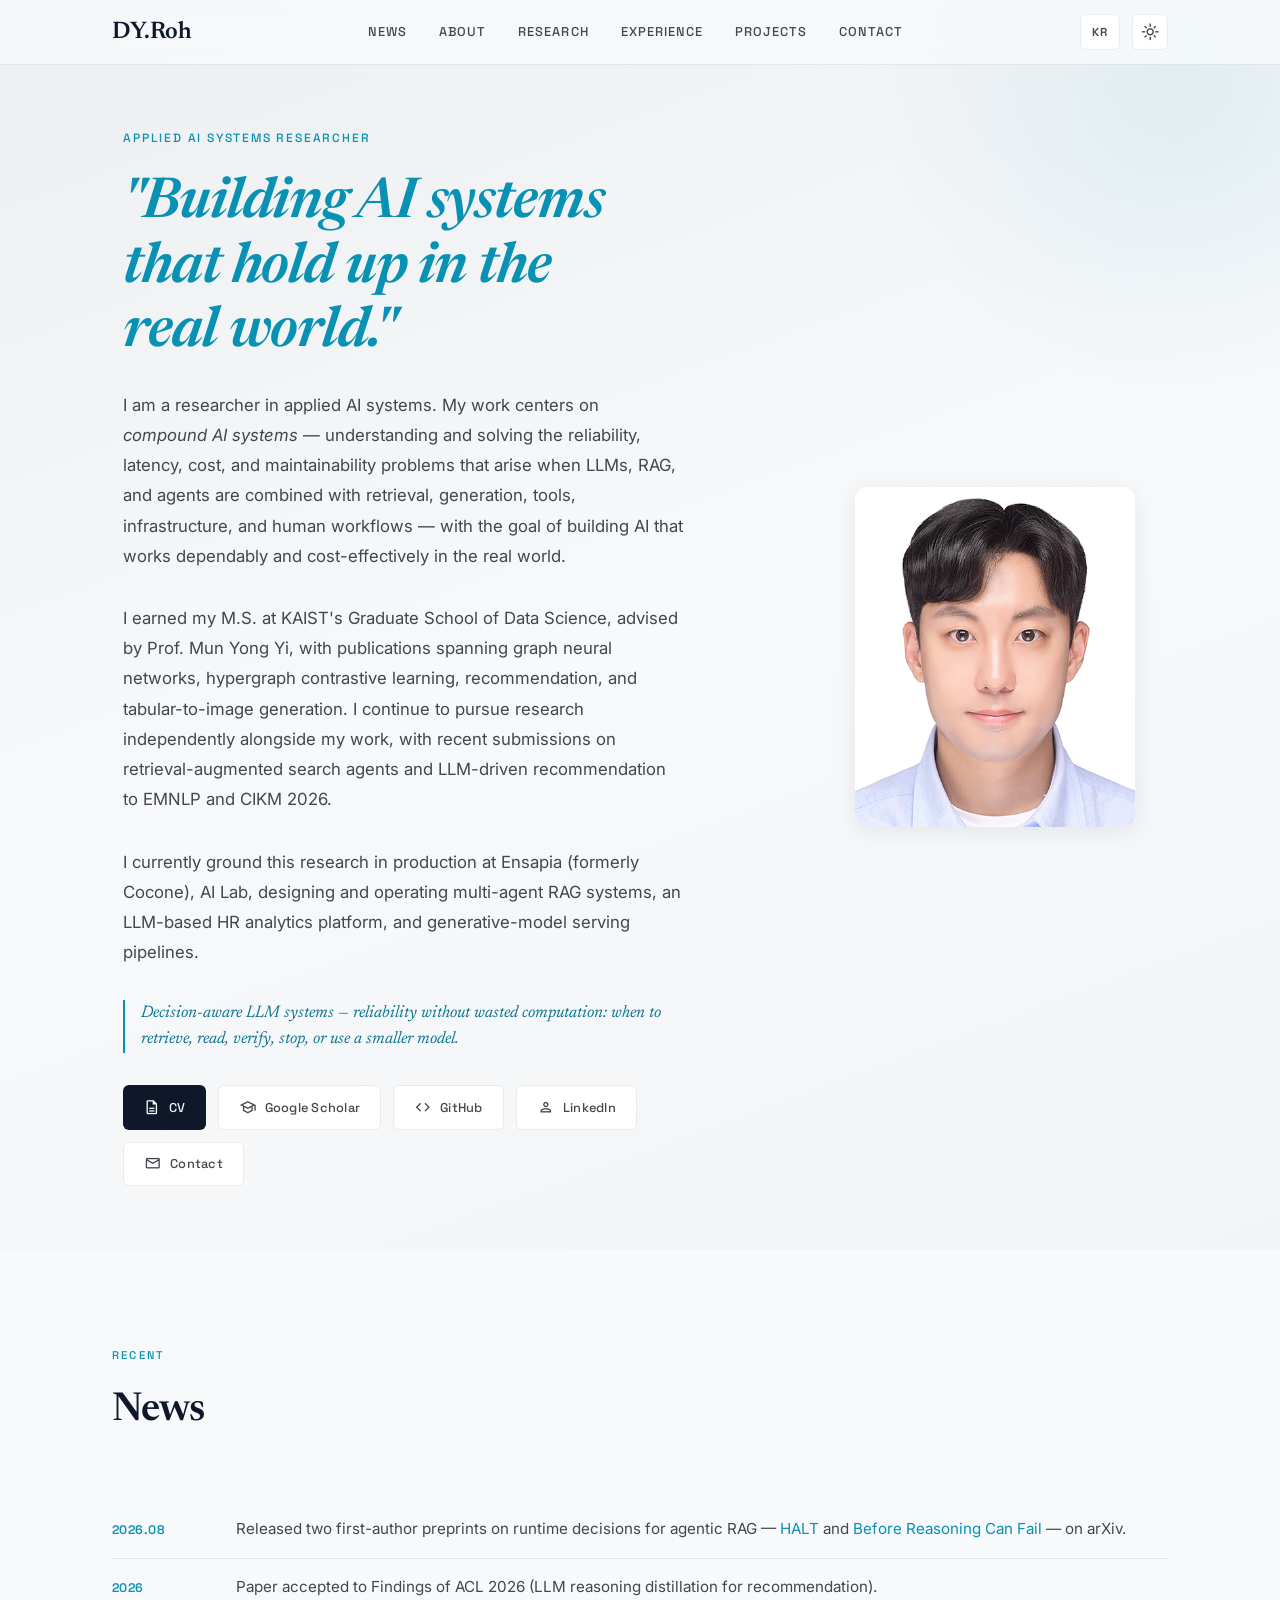
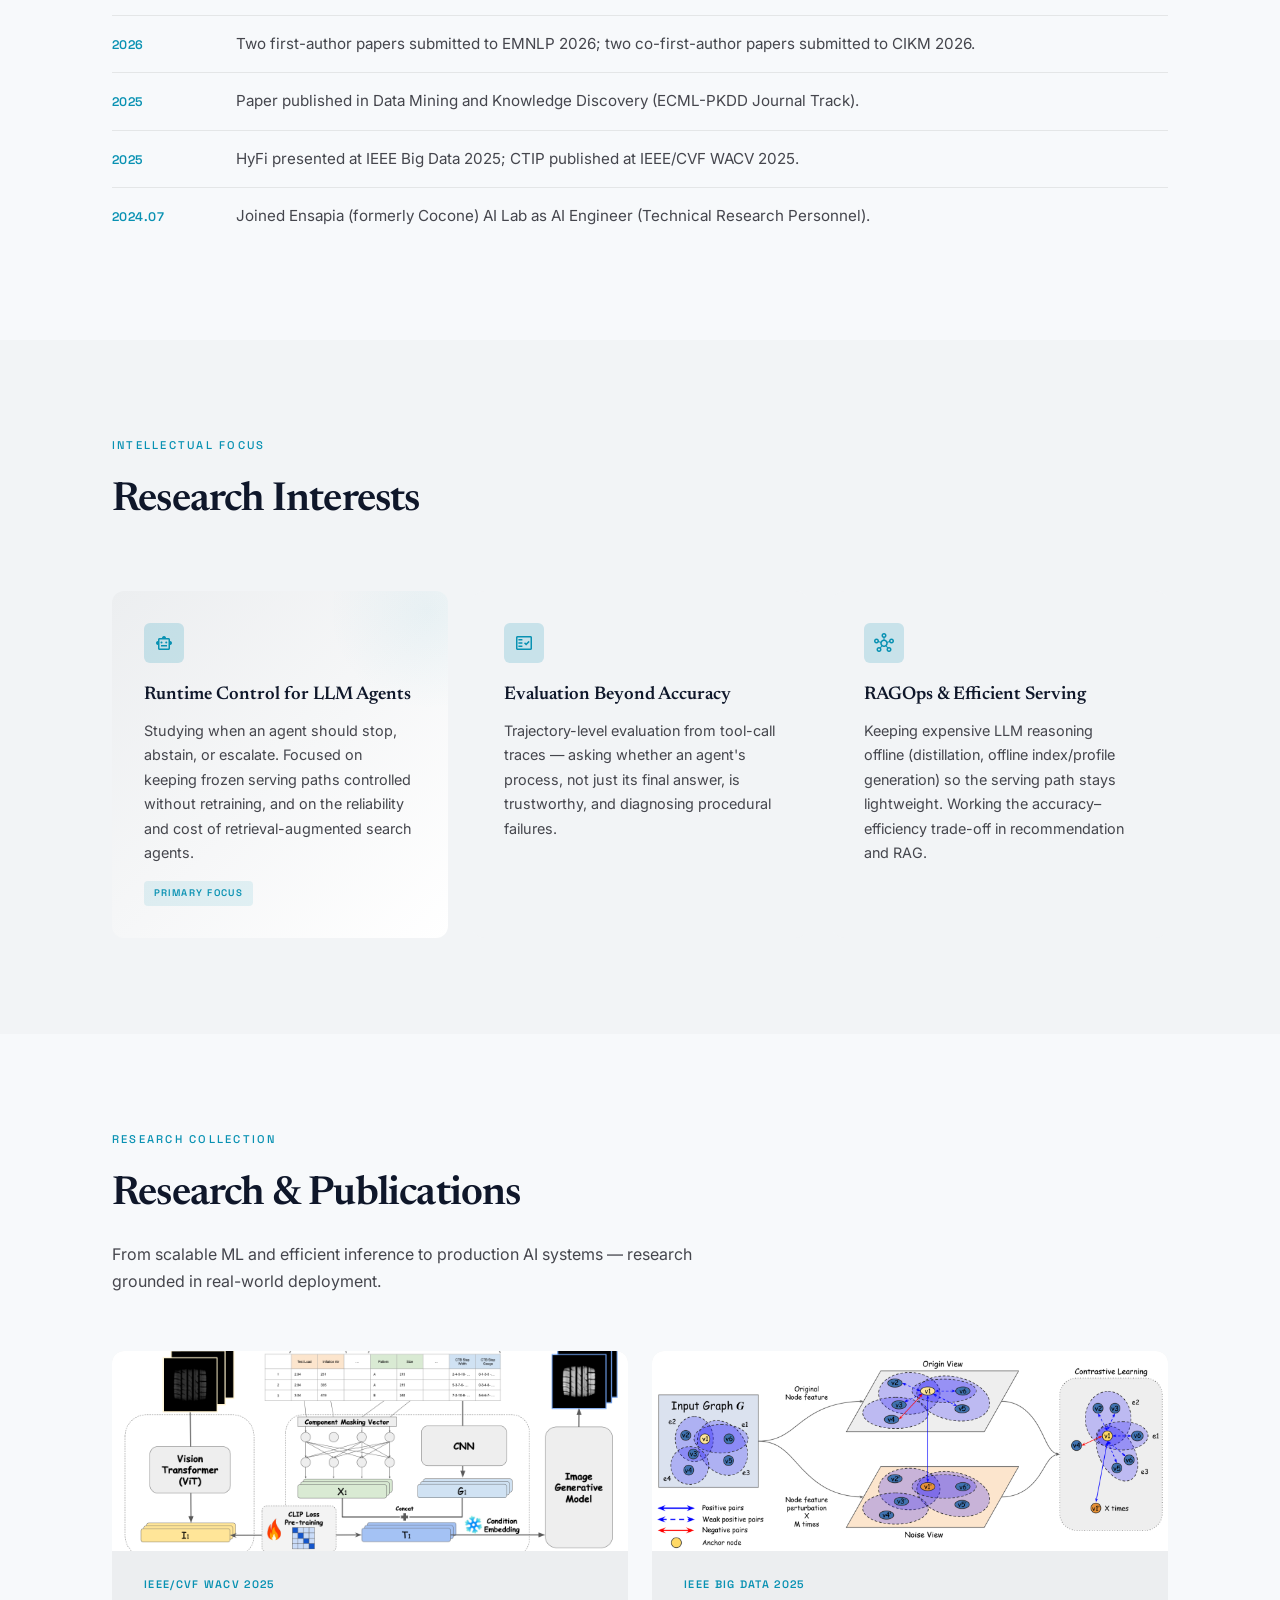
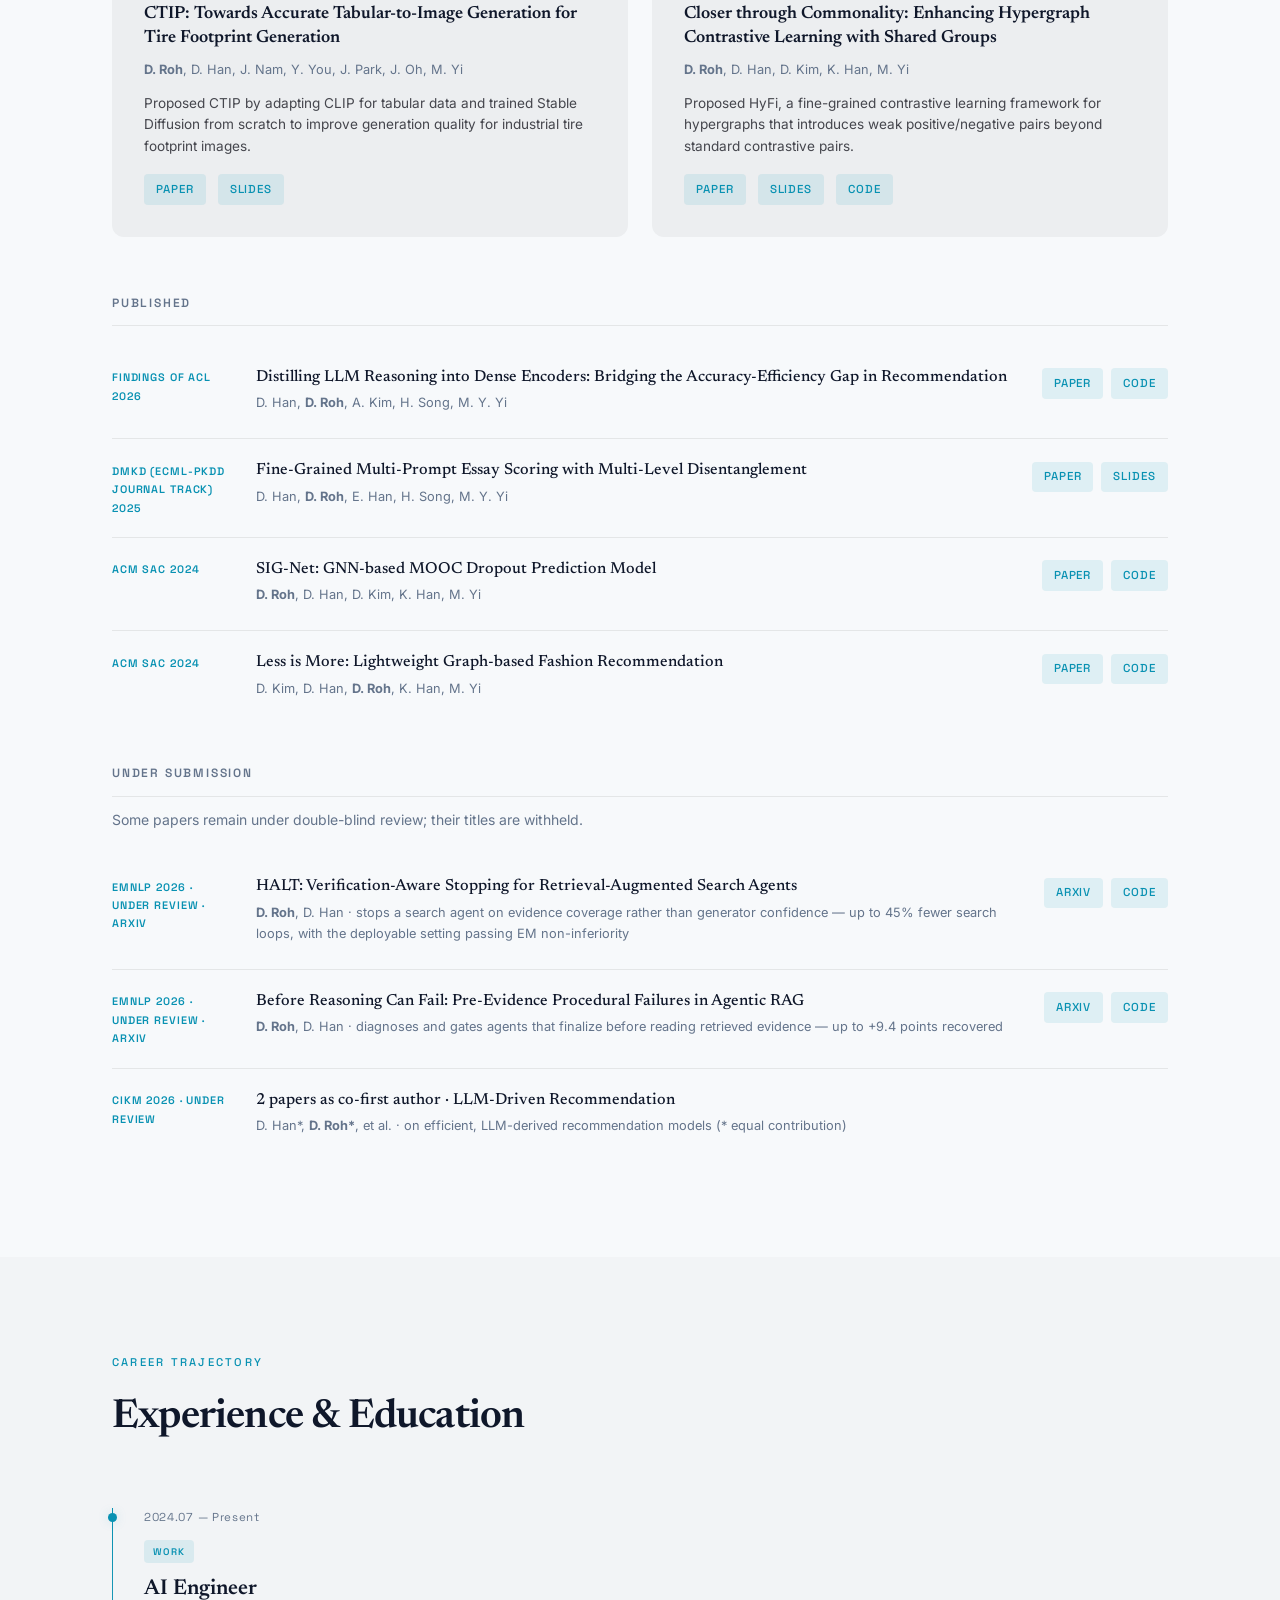
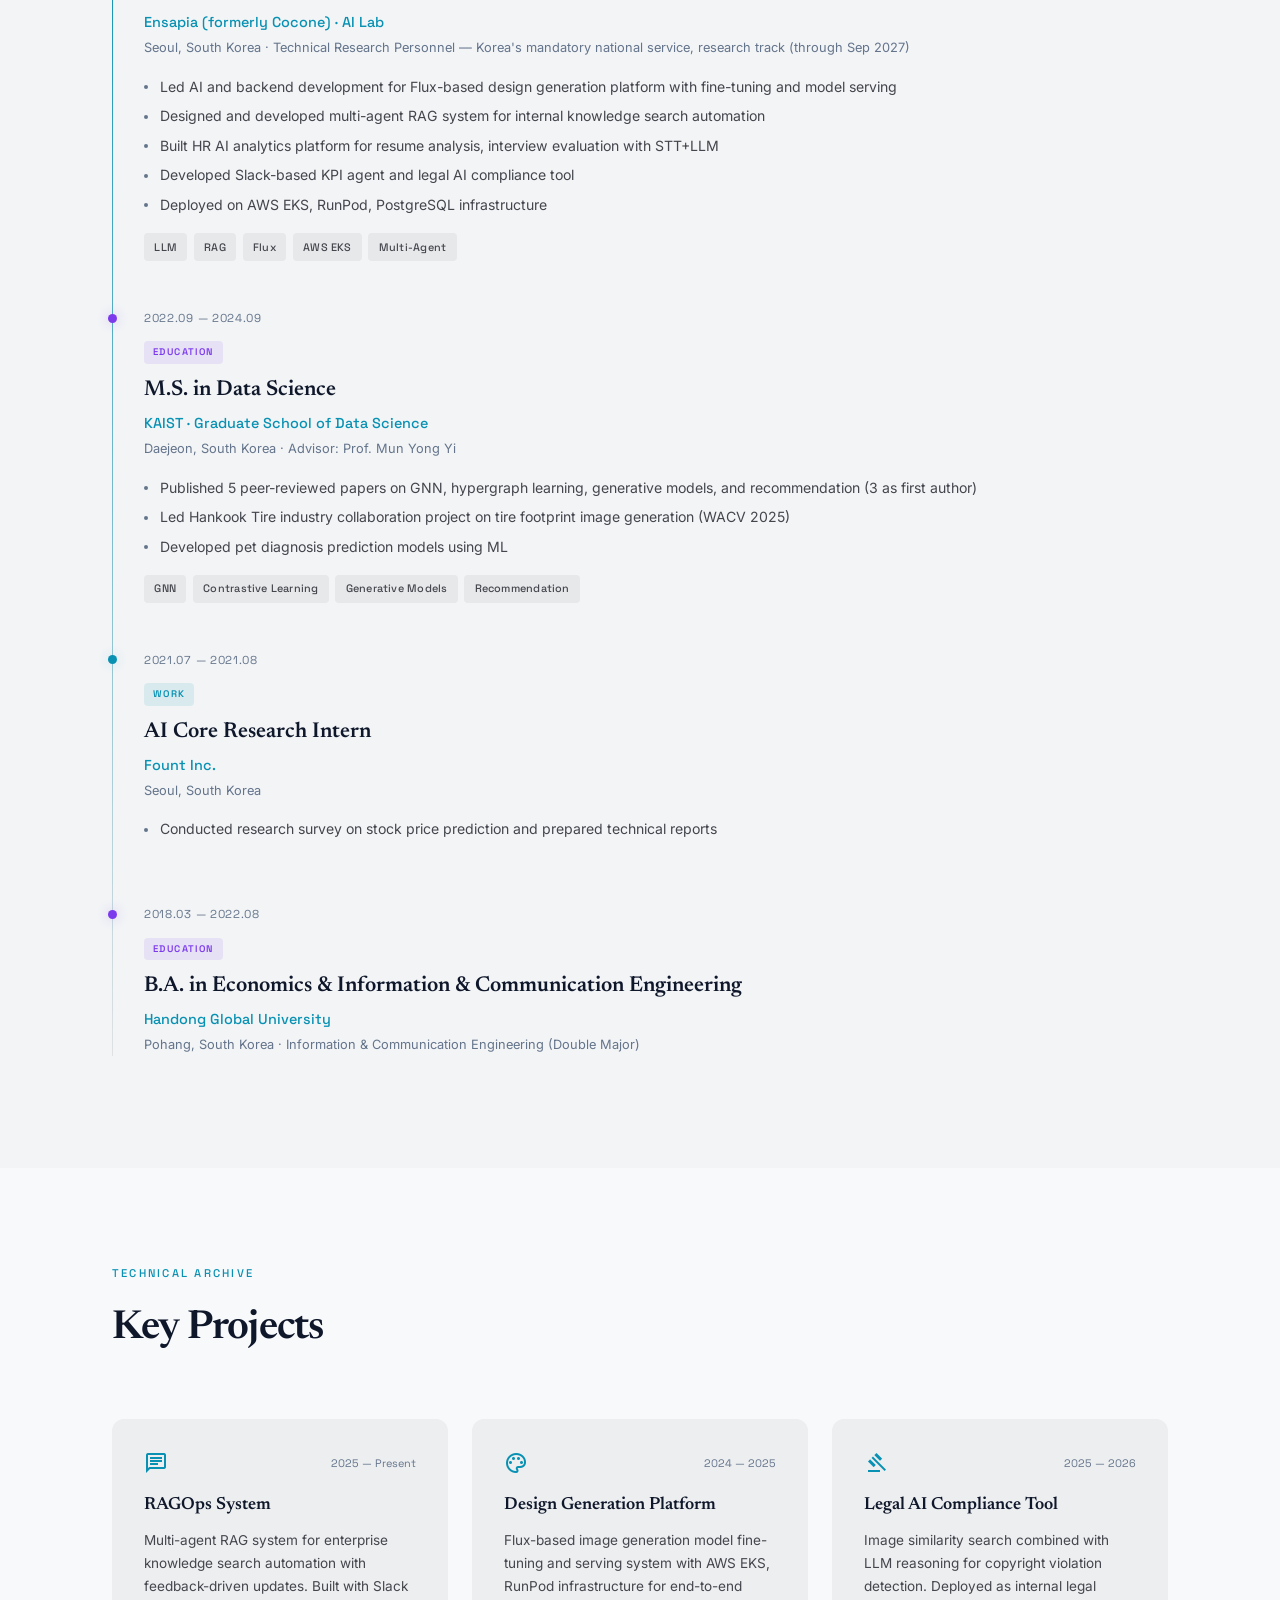
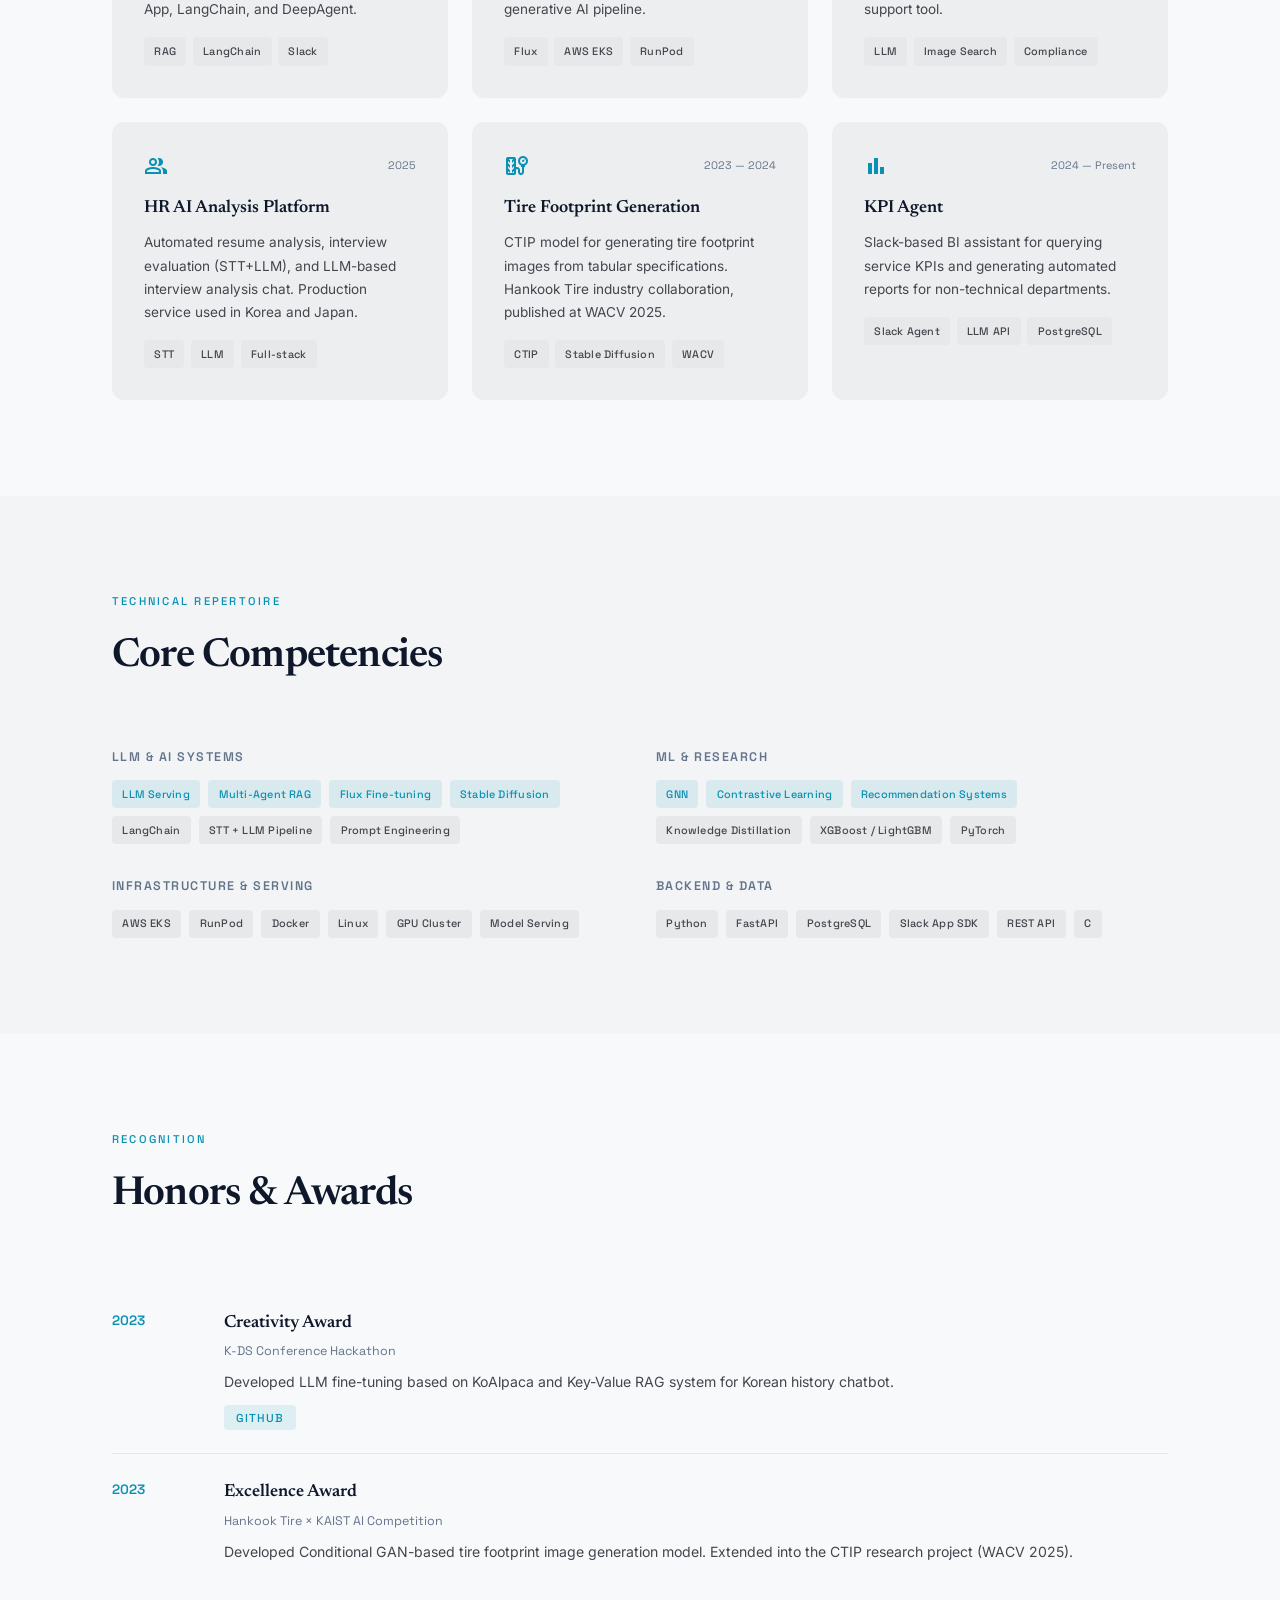
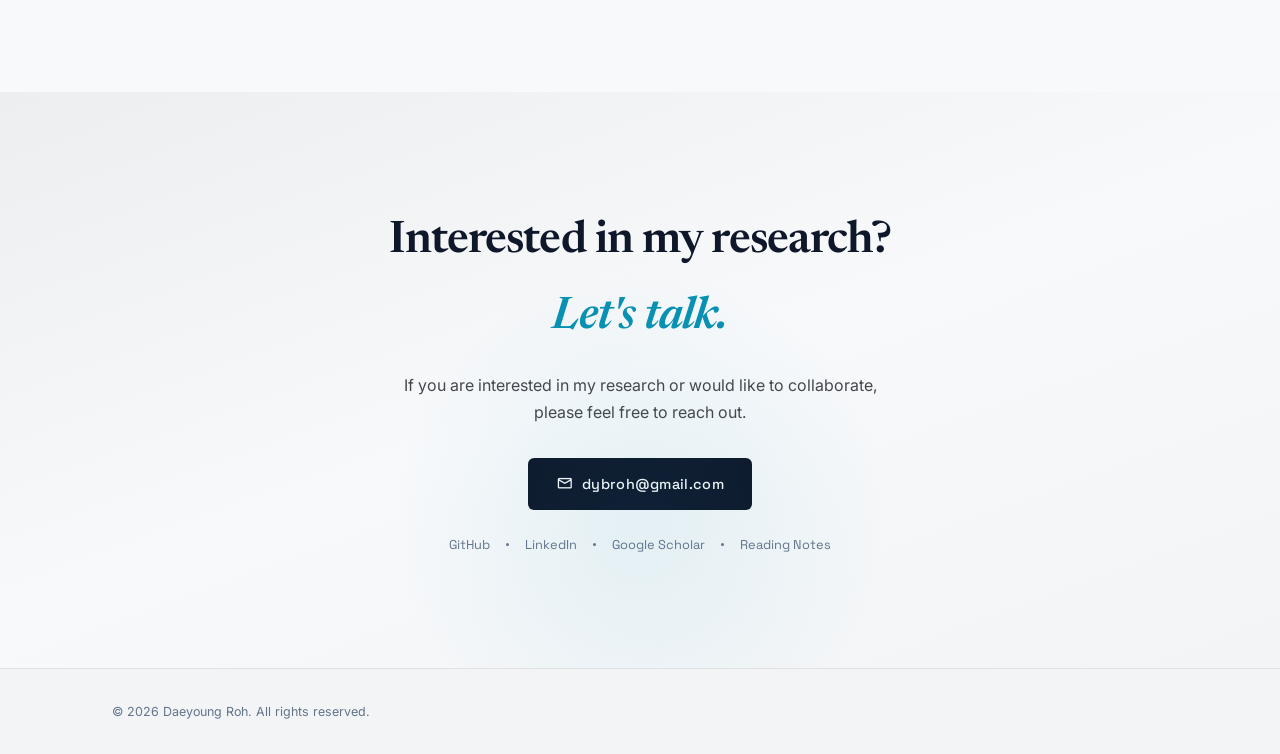
==== index.html @ 276435cd "fix: HALT numbers aligned to arXiv v2 (deployable vs diagnostic split) + READ-GATE code link" ====
<!DOCTYPE html>
<html lang="en" data-lang="en">
<head>
  <meta charset="UTF-8">
  <meta name="viewport" content="width=device-width, initial-scale=1.0">
  <title>Daeyoung Roh | Applied AI Systems Researcher</title>
  <meta name="description" content="Daeyoung Roh — Applied AI Systems Researcher. Compound AI systems, LLM agents, RAG, efficient recommendation, and AI system evaluation, grounded in production.">
  <link rel="canonical" href="https://noverse0.github.io/">

  <!-- Favicon -->
  <link rel="icon" href="favicon.svg" type="image/svg+xml">

  <!-- Open Graph -->
  <meta property="og:title" content="Daeyoung Roh | Applied AI Systems Researcher">
  <meta property="og:description" content="Compound AI systems, LLM agents, RAG, efficient recommendation, and AI system evaluation, grounded in production.">
  <meta property="og:type" content="profile">
  <meta property="og:url" content="https://noverse0.github.io/">
  <meta property="og:image" content="https://noverse0.github.io/assets/images/profile.jpg">
  <meta name="twitter:card" content="summary">
  <meta name="twitter:title" content="Daeyoung Roh | Applied AI Systems Researcher">
  <meta name="twitter:description" content="Compound AI systems, LLM agents, RAG, efficient recommendation, and AI system evaluation, grounded in production.">
  <meta name="twitter:image" content="https://noverse0.github.io/assets/images/profile.jpg">

  <link rel="preconnect" href="https://fonts.googleapis.com">
  <link rel="preconnect" href="https://fonts.gstatic.com" crossorigin>
  <link href="https://fonts.googleapis.com/css2?family=Newsreader:ital,opsz,wght@0,6..72,400;0,6..72,500;0,6..72,600;1,6..72,400;1,6..72,500;1,6..72,600&family=Inter:wght@400;500;600;700&family=Space+Grotesk:wght@400;500;600&family=Noto+Sans+KR:wght@400;500;700&display=swap" rel="stylesheet">
  <link href="https://fonts.googleapis.com/icon?family=Material+Symbols+Outlined" rel="stylesheet">
  <link rel="stylesheet" href="styles.css">

  <!-- JSON-LD Person schema -->
  <script type="application/ld+json">
  {
    "@context": "https://schema.org",
    "@type": "Person",
    "name": "Daeyoung Roh",
    "alternateName": "노대영",
    "url": "https://noverse0.github.io/",
    "image": "https://noverse0.github.io/assets/images/profile.jpg",
    "email": "mailto:dybroh@gmail.com",
    "jobTitle": "AI Engineer",
    "affiliation": {
      "@type": "Organization",
      "name": "Ensapia (formerly Cocone)"
    },
    "alumniOf": [
      {
        "@type": "CollegeOrUniversity",
        "name": "KAIST"
      },
      {
        "@type": "CollegeOrUniversity",
        "name": "Handong Global University"
      }
    ],
    "sameAs": [
      "https://github.com/Noverse0",
      "https://www.linkedin.com/in/rohdy",
      "https://scholar.google.com/citations?user=ma53skIAAAAJ"
    ]
  }
  </script>
</head>
<body>

  <!-- Navigation -->
  <nav class="nav" id="nav">
    <div class="nav-inner">
      <a href="#hero" class="nav-logo">DY.Roh</a>
      <div class="nav-links">
        <a href="#news"><span class="kr">소식</span><span class="en">News</span></a>
        <a href="#focus"><span class="kr">소개</span><span class="en">About</span></a>
        <a href="#research"><span class="kr">연구</span><span class="en">Research</span></a>
        <a href="#experience"><span class="kr">경력 및 학력</span><span class="en">Experience</span></a>
        <a href="#projects"><span class="kr">프로젝트</span><span class="en">Projects</span></a>
        <a href="#contact"><span class="kr">연락처</span><span class="en">Contact</span></a>
      </div>
      <div class="nav-right">
        <button class="lang-toggle" id="langToggle" aria-label="Toggle language">
          <span class="lang-label-kr">EN</span>
          <span class="lang-label-en">KR</span>
        </button>
        <button class="theme-toggle" id="themeToggle" aria-label="Toggle theme">
          <span class="material-symbols-outlined theme-icon-dark">dark_mode</span>
          <span class="material-symbols-outlined theme-icon-light">light_mode</span>
        </button>
        <button class="nav-toggle" id="navToggle" aria-label="Toggle menu">
          <span></span><span></span><span></span>
        </button>
      </div>
    </div>
    <div class="nav-mobile" id="navMobile">
      <a href="#news"><span class="kr">소식</span><span class="en">News</span></a>
      <a href="#focus"><span class="kr">소개</span><span class="en">About</span></a>
      <a href="#research"><span class="kr">연구</span><span class="en">Research</span></a>
      <a href="#experience"><span class="kr">경력 및 학력</span><span class="en">Experience</span></a>
      <a href="#projects"><span class="kr">프로젝트</span><span class="en">Projects</span></a>
      <a href="#contact"><span class="kr">연락처</span><span class="en">Contact</span></a>
    </div>
  </nav>

  <!-- Hero Section -->
  <section class="hero" id="hero">
    <div class="hero-inner">
      <div class="hero-content">
        <p class="hero-label">APPLIED AI SYSTEMS RESEARCHER</p>
        <h1 class="hero-title">
          <em>"Building AI systems<br>that hold up in the<br>real world."</em>
        </h1>
        <p class="hero-description">
          <span class="kr">
            저는 응용 AI 시스템을 연구합니다. LLM·RAG·에이전트가 검색, 생성, 도구, 인프라, 그리고 사람의 워크플로와 결합될 때 발생하는 신뢰성·지연·비용·유지보수 문제를 다루는 <em>compound AI systems</em>가 핵심 주제이며, 궁극적으로 실제 서비스 환경에서 신뢰 가능하고 비용 효율적으로 작동하는 시스템을 만드는 것을 목표로 합니다.
          </span>
          <span class="en">
            I am a researcher in applied AI systems. My work centers on <em>compound AI systems</em> — understanding and solving the reliability, latency, cost, and maintainability problems that arise when LLMs, RAG, and agents are combined with retrieval, generation, tools, infrastructure, and human workflows — with the goal of building AI that works dependably and cost-effectively in the real world.
          </span>
        </p>
        <p class="hero-description">
          <span class="kr">
            KAIST 데이터사이언스대학원에서 이문용 교수님 지도 아래 석사 학위를 취득했으며, 그래프 신경망·하이퍼그래프 대조 학습·추천 시스템·테이블-이미지 생성에 걸쳐 논문을 발표했습니다. 재직 중에도 독립적으로 연구를 지속하여, 최근 retrieval-augmented search agent와 LLM 기반 추천 연구를 EMNLP·CIKM 2026에 투고했습니다.
          </span>
          <span class="en">
            I earned my M.S. at KAIST's Graduate School of Data Science, advised by Prof. Mun Yong Yi, with publications spanning graph neural networks, hypergraph contrastive learning, recommendation, and tabular-to-image generation. I continue to pursue research independently alongside my work, with recent submissions on retrieval-augmented search agents and LLM-driven recommendation to EMNLP and CIKM 2026.
          </span>
        </p>
        <p class="hero-description">
          <span class="kr">
            현재 Ensapia (formerly Cocone) AI Lab에서 이 연구를 프로덕션으로 검증하고 있습니다 — 멀티 에이전트 RAG 시스템, LLM 기반 HR 분석 플랫폼, 생성 모델 서빙 파이프라인을 설계·운영합니다.
          </span>
          <span class="en">
            I currently ground this research in production at Ensapia (formerly Cocone), AI Lab, designing and operating multi-agent RAG systems, an LLM-based HR analytics platform, and generative-model serving pipelines.
          </span>
        </p>
        <p class="hero-signature">
          <span class="kr">Decision-aware LLM 시스템 — 낭비 없는 연산으로 지키는 신뢰: 언제 검색하고, 읽고, 검증하고, 멈추고, 언제 더 작은 모델을 쓸지.</span>
          <span class="en">Decision-aware LLM systems — reliability without wasted computation: when to retrieve, read, verify, stop, or use a smaller model.</span>
        </p>
        <div class="hero-actions">
          <a href="assets/papers/Daeyoung_Roh_CV.pdf" class="btn btn-primary" target="_blank" rel="noopener">
            <span class="material-symbols-outlined">description</span> CV
          </a>
          <a href="https://scholar.google.com/citations?user=ma53skIAAAAJ" class="btn btn-secondary" target="_blank" rel="noopener">
            <span class="material-symbols-outlined">school</span> Google Scholar
          </a>
          <a href="https://github.com/Noverse0" class="btn btn-secondary" target="_blank" rel="noopener">
            <span class="material-symbols-outlined">code</span> GitHub
          </a>
          <a href="https://www.linkedin.com/in/rohdy" class="btn btn-secondary" target="_blank" rel="noopener">
            <span class="material-symbols-outlined">person</span> LinkedIn
          </a>
          <a href="#contact" class="btn btn-secondary">
            <span class="material-symbols-outlined">mail</span> Contact
          </a>
        </div>
      </div>
      <div class="hero-photo">
        <img src="assets/images/profile.jpg" alt="Daeyoung Roh" class="profile-img" width="413" height="531">
      </div>
    </div>
  </section>

  <!-- News -->
  <section class="section" id="news">
    <div class="container">
      <div class="section-header">
        <p class="section-label">RECENT</p>
        <h2 class="section-title"><span class="kr">소식</span><span class="en">News</span></h2>
      </div>
      <ul class="news-list">
        <li class="news-item">
          <span class="news-date">2026.08</span>
          <span class="news-body"><span class="kr">Agentic RAG의 런타임 결정에 관한 제1저자 논문 2편(HALT · Before Reasoning Can Fail)을 arXiv에 공개했습니다.</span><span class="en">Released two first-author preprints on runtime decisions for agentic RAG — <a href="https://arxiv.org/abs/2608.02009" target="_blank" rel="noopener">HALT</a> and <a href="https://arxiv.org/abs/2608.02011" target="_blank" rel="noopener">Before Reasoning Can Fail</a> — on arXiv.</span></span>
        </li>
        <li class="news-item">
          <span class="news-date">2026</span>
          <span class="news-body"><span class="kr">추천을 위한 LLM 추론 distillation 논문이 Findings of ACL 2026에 채택되었습니다.</span><span class="en">Paper accepted to Findings of ACL 2026 (LLM reasoning distillation for recommendation).</span></span>
        </li>
        <li class="news-item">
          <span class="news-date">2026</span>
          <span class="news-body"><span class="kr">제1저자 2편을 EMNLP 2026에, 공동제1저자 2편을 CIKM 2026에 투고했습니다.</span><span class="en">Two first-author papers submitted to EMNLP 2026; two co-first-author papers submitted to CIKM 2026.</span></span>
        </li>
        <li class="news-item">
          <span class="news-date">2025</span>
          <span class="news-body"><span class="kr">Data Mining and Knowledge Discovery (ECML-PKDD Journal Track)에 논문이 게재되었습니다.</span><span class="en">Paper published in Data Mining and Knowledge Discovery (ECML-PKDD Journal Track).</span></span>
        </li>
        <li class="news-item">
          <span class="news-date">2025</span>
          <span class="news-body"><span class="kr">HyFi를 IEEE Big Data 2025에서 발표했고, CTIP가 IEEE/CVF WACV 2025에 게재되었습니다.</span><span class="en">HyFi presented at IEEE Big Data 2025; CTIP published at IEEE/CVF WACV 2025.</span></span>
        </li>
        <li class="news-item">
          <span class="news-date">2024.07</span>
          <span class="news-body"><span class="kr">Ensapia (formerly Cocone) AI Lab에 AI Engineer(전문연구요원)로 합류했습니다.</span><span class="en">Joined Ensapia (formerly Cocone) AI Lab as AI Engineer (Technical Research Personnel).</span></span>
        </li>
      </ul>
    </div>
  </section>

  <!-- Intellectual Focus -->
  <section class="section section-alt" id="focus">
    <div class="container">
      <div class="section-header">
        <p class="section-label">INTELLECTUAL FOCUS</p>
        <h2 class="section-title"><span class="kr">연구 관심사</span><span class="en">Research Interests</span></h2>
      </div>
      <div class="focus-grid focus-grid-3">
        <div class="focus-card focus-card-featured">
          <div class="focus-icon">
            <span class="material-symbols-outlined">smart_toy</span>
          </div>
          <h3>Runtime Control for LLM Agents</h3>
          <p>
            <span class="kr">에이전트가 언제 멈추고, 언제 답을 보류하고, 언제 사람에게 넘겨야 하는지를 연구합니다. 재학습 없이 고정된(frozen) 서빙 경로를 제어 가능하게 유지하고, retrieval-augmented search agent의 신뢰성과 비용을 함께 다루는 시스템 설계에 집중합니다.</span>
            <span class="en">Studying when an agent should stop, abstain, or escalate. Focused on keeping frozen serving paths controlled without retraining, and on the reliability and cost of retrieval-augmented search agents.</span>
          </p>
          <div class="focus-tag">PRIMARY FOCUS</div>
        </div>
        <div class="focus-card">
          <div class="focus-icon">
            <span class="material-symbols-outlined">fact_check</span>
          </div>
          <h3>Evaluation Beyond Accuracy</h3>
          <p>
            <span class="kr">최종 답만이 아니라 에이전트의 과정(process)이 신뢰할 만한지를 평가합니다. tool-call trace 기반의 trajectory-level 평가로 절차적 실패를 진단하는 방법을 탐구합니다.</span>
            <span class="en">Trajectory-level evaluation from tool-call traces — asking whether an agent's process, not just its final answer, is trustworthy, and diagnosing procedural failures.</span>
          </p>
        </div>
        <div class="focus-card">
          <div class="focus-icon">
            <span class="material-symbols-outlined">hub</span>
          </div>
          <h3>RAGOps & Efficient Serving</h3>
          <p>
            <span class="kr">비싼 LLM 추론을 오프라인에 두어(distillation, 오프라인 인덱스·프로파일 생성) 서빙 경로를 경량하게 유지합니다. 추천과 RAG에서의 정확도-효율 trade-off를 다룹니다.</span>
            <span class="en">Keeping expensive LLM reasoning offline (distillation, offline index/profile generation) so the serving path stays lightweight. Working the accuracy–efficiency trade-off in recommendation and RAG.</span>
          </p>
        </div>
      </div>
    </div>
  </section>

  <!-- Research & Publications -->
  <section class="section" id="research">
    <div class="container">
      <div class="section-header">
        <p class="section-label">RESEARCH COLLECTION</p>
        <h2 class="section-title"><span class="kr">연구 및 논문</span><span class="en">Research &amp; Publications</span></h2>
        <p class="section-subtitle">
          <span class="kr">확장 가능한 ML과 효율적인 추론에서 프로덕션 AI 시스템까지 — 실제 배포에 기반한 연구.</span>
          <span class="en">From scalable ML and efficient inference to production AI systems — research grounded in real-world deployment.</span>
        </p>
      </div>

      <!-- Featured Publications -->
      <div class="pub-featured-grid">
        <div class="pub-card pub-card-featured">
          <div class="pub-image">
            <img src="assets/images/ctip-framework.png" alt="CTIP framework diagram: tabular-to-image generation pipeline" loading="lazy" width="1352" height="676">
          </div>
          <div class="pub-content">
            <div class="pub-venue">IEEE/CVF WACV 2025</div>
            <h3 class="pub-title">CTIP: Towards Accurate Tabular-to-Image Generation for Tire Footprint Generation</h3>
            <p class="pub-authors"><strong>D. Roh</strong>, D. Han, J. Nam, Y. You, J. Park, J. Oh, M. Yi</p>
            <p class="pub-desc">
              <span class="kr">CLIP을 테이블 데이터에 적용한 CTIP를 제안하고, Stable Diffusion을 처음부터 학습하여 산업용 타이어 풋프린트 이미지의 생성 품질을 향상시켰습니다.</span>
              <span class="en">Proposed CTIP by adapting CLIP for tabular data and trained Stable Diffusion from scratch to improve generation quality for industrial tire footprint images.</span>
            </p>
            <div class="pub-links">
              <a href="assets/papers/ctip-paper.pdf" class="pub-link" target="_blank" rel="noopener">Paper</a>
              <a href="assets/slides/ctip-presentation.pdf" class="pub-link" target="_blank" rel="noopener">Slides</a>
            </div>
          </div>
        </div>

        <div class="pub-card pub-card-featured">
          <div class="pub-image">
            <img src="assets/images/hyfi-framework.png" alt="HyFi framework diagram: hypergraph contrastive learning with shared groups" loading="lazy" width="1600" height="645">
          </div>
          <div class="pub-content">
            <div class="pub-venue">IEEE Big Data 2025</div>
            <h3 class="pub-title">Closer through Commonality: Enhancing Hypergraph Contrastive Learning with Shared Groups</h3>
            <p class="pub-authors"><strong>D. Roh</strong>, D. Han, D. Kim, K. Han, M. Yi</p>
            <p class="pub-desc">
              <span class="kr">하이퍼그래프를 위한 세밀한 대조 학습 프레임워크 HyFi를 제안하여, 기존 대조 쌍을 넘어서는 약한 양성/음성 쌍을 도입했습니다.</span>
              <span class="en">Proposed HyFi, a fine-grained contrastive learning framework for hypergraphs that introduces weak positive/negative pairs beyond standard contrastive pairs.</span>
            </p>
            <div class="pub-links">
              <a href="assets/papers/hyfi-paper.pdf" class="pub-link" target="_blank" rel="noopener">Paper</a>
              <a href="assets/slides/hyfi-presentation.pdf" class="pub-link" target="_blank" rel="noopener">Slides</a>
              <a href="https://github.com/Noverse0/HyFi" class="pub-link" target="_blank" rel="noopener">Code</a>
            </div>
          </div>
        </div>
      </div>

      <!-- Published -->
      <div class="pub-section-sub">
        <h3 class="pub-section-title">Published</h3>
        <div class="pub-list">
          <div class="pub-item">
            <div class="pub-item-venue">Findings of ACL 2026</div>
            <div class="pub-item-body">
              <h4>Distilling LLM Reasoning into Dense Encoders: Bridging the Accuracy-Efficiency Gap in Recommendation</h4>
              <p class="pub-authors">D. Han, <strong>D. Roh</strong>, A. Kim, H. Song, M. Y. Yi</p>
            </div>
            <div class="pub-item-links">
              <a href="assets/papers/r2end-paper.pdf" class="pub-link" target="_blank" rel="noopener">Paper</a>
              <a href="https://github.com/venzino-han/R2END" class="pub-link" target="_blank" rel="noopener">Code</a>
            </div>
          </div>

          <div class="pub-item">
            <div class="pub-item-venue">DMKD (ECML-PKDD Journal Track) 2025</div>
            <div class="pub-item-body">
              <h4>Fine-Grained Multi-Prompt Essay Scoring with Multi-Level Disentanglement</h4>
              <p class="pub-authors">D. Han, <strong>D. Roh</strong>, E. Han, H. Song, M. Y. Yi</p>
            </div>
            <div class="pub-item-links">
              <a href="assets/papers/MLPAS-paper.pdf" class="pub-link" target="_blank" rel="noopener">Paper</a>
              <a href="assets/slides/mlpas-presentation.pdf" class="pub-link" target="_blank" rel="noopener">Slides</a>
            </div>
          </div>

          <div class="pub-item">
            <div class="pub-item-venue">ACM SAC 2024</div>
            <div class="pub-item-body">
              <h4>SIG-Net: GNN-based MOOC Dropout Prediction Model</h4>
              <p class="pub-authors"><strong>D. Roh</strong>, D. Han, D. Kim, K. Han, M. Yi</p>
            </div>
            <div class="pub-item-links">
              <a href="assets/papers/signet-paper.pdf" class="pub-link" target="_blank" rel="noopener">Paper</a>
              <a href="https://github.com/Noverse0/SIG-Net" class="pub-link" target="_blank" rel="noopener">Code</a>
            </div>
          </div>

          <div class="pub-item">
            <div class="pub-item-venue">ACM SAC 2024</div>
            <div class="pub-item-body">
              <h4>Less is More: Lightweight Graph-based Fashion Recommendation</h4>
              <p class="pub-authors">D. Kim, D. Han, <strong>D. Roh</strong>, K. Han, M. Yi</p>
            </div>
            <div class="pub-item-links">
              <a href="https://dl.acm.org/doi/pdf/10.1145/3605098.3636168" class="pub-link" target="_blank" rel="noopener">Paper</a>
              <a href="https://github.com/venzino-han/TGIF_SAC2024" class="pub-link" target="_blank" rel="noopener">Code</a>
            </div>
          </div>
        </div>
      </div>

      <!-- Under Submission -->
      <div class="pub-section-sub">
        <h3 class="pub-section-title">Under Submission</h3>
        <p class="pub-section-note"><span class="kr">일부 논문은 더블 블라인드 심사 중으로, 제목을 비공개합니다.</span><span class="en">Some papers remain under double-blind review; their titles are withheld.</span></p>
        <div class="pub-list">
          <div class="pub-item">
            <div class="pub-item-venue">EMNLP 2026 · Under Review · arXiv</div>
            <div class="pub-item-body">
              <h4>HALT: Verification-Aware Stopping for Retrieval-Augmented Search Agents</h4>
              <p class="pub-authors"><strong>D. Roh</strong>, D. Han<span class="kr"> · 검색 에이전트의 정지를 evidence coverage로 결정 — 최대 45% 검색 절감, 배포 설정은 EM 비열등 검증 통과</span><span class="en"> · stops a search agent on evidence coverage rather than generator confidence — up to 45% fewer search loops, with the deployable setting passing EM non-inferiority</span></p>
            </div>
            <div class="pub-item-links">
              <a href="https://arxiv.org/abs/2608.02009" class="pub-link" target="_blank" rel="noopener">arXiv</a>
              <a href="https://github.com/Noverse0/HALT" class="pub-link" target="_blank" rel="noopener">Code</a>
            </div>
          </div>

          <div class="pub-item">
            <div class="pub-item-venue">EMNLP 2026 · Under Review · arXiv</div>
            <div class="pub-item-body">
              <h4>Before Reasoning Can Fail: Pre-Evidence Procedural Failures in Agentic RAG</h4>
              <p class="pub-authors"><strong>D. Roh</strong>, D. Han<span class="kr"> · 에이전트가 검색한 증거를 읽기 전에 답을 확정하는 실패를 궤적 수준에서 진단·차단 — 최대 +9.4pt</span><span class="en"> · diagnoses and gates agents that finalize before reading retrieved evidence — up to +9.4 points recovered</span></p>
            </div>
            <div class="pub-item-links">
              <a href="https://arxiv.org/abs/2608.02011" class="pub-link" target="_blank" rel="noopener">arXiv</a>
              <a href="https://github.com/Noverse0/before-reasoning-fails" class="pub-link" target="_blank" rel="noopener">Code</a>
            </div>
          </div>

          <div class="pub-item">
            <div class="pub-item-venue">CIKM 2026 · Under Review</div>
            <div class="pub-item-body">
              <h4><span class="kr">공동제1저자 2편 · LLM 기반 추천 시스템</span><span class="en">2 papers as co-first author · LLM-Driven Recommendation</span></h4>
              <p class="pub-authors">D. Han*, <strong>D. Roh*</strong>, et al.<span class="kr"> · LLM을 활용한 경량·효율적 추천 모델에 관한 연구 (* 공동제1저자)</span><span class="en"> · on efficient, LLM-derived recommendation models (* equal contribution)</span></p>
            </div>
          </div>
        </div>
      </div>

    </div>
  </section>

  <!-- Experience & Education Section -->
  <section class="section section-alt" id="experience">
    <div class="container">
      <div class="section-header-split">
        <div>
          <p class="section-label">CAREER TRAJECTORY</p>
          <h2 class="section-title"><span class="kr">경력 및 학력</span><span class="en">Experience &amp; Education</span></h2>
        </div>
      </div>

      <div class="timeline">
        <div class="timeline-item">
          <div class="timeline-marker"></div>
          <div class="timeline-date">2024.07 — Present</div>
          <div class="timeline-content">
            <div class="timeline-badge">WORK</div>
            <div class="timeline-role">AI Engineer</div>
            <div class="timeline-company">Ensapia (formerly Cocone) · AI Lab</div>
            <div class="timeline-location"><span class="kr">Seoul, South Korea · 전문연구요원 (병역 대체복무, 연구직 · ~ 2027.09)</span><span class="en">Seoul, South Korea · Technical Research Personnel — Korea's mandatory national service, research track (through Sep 2027)</span></div>
            <ul class="timeline-details">
              <li><span class="kr">Flux 기반 디자인 생성 플랫폼의 AI 및 백엔드 개발 리드</span><span class="en">Led AI and backend development for Flux-based design generation platform with fine-tuning and model serving</span></li>
              <li><span class="kr">사내 지식 검색 자동화를 위한 멀티 에이전트 RAG 시스템 설계 및 개발</span><span class="en">Designed and developed multi-agent RAG system for internal knowledge search automation</span></li>
              <li><span class="kr">이력서 분석, STT+LLM 면접 평가 리포트 자동 생성 시스템 구축</span><span class="en">Built HR AI analytics platform for resume analysis, interview evaluation with STT+LLM</span></li>
              <li><span class="kr">Slack 기반 KPI 에이전트 및 법률 AI 저작권 분석 도구 개발</span><span class="en">Developed Slack-based KPI agent and legal AI compliance tool</span></li>
              <li><span class="kr">AWS EKS, RunPod, PostgreSQL 인프라에 배포 및 운영</span><span class="en">Deployed on AWS EKS, RunPod, PostgreSQL infrastructure</span></li>
            </ul>
            <div class="timeline-tags">
              <span class="tag">LLM</span>
              <span class="tag">RAG</span>
              <span class="tag">Flux</span>
              <span class="tag">AWS EKS</span>
              <span class="tag">Multi-Agent</span>
            </div>
          </div>
        </div>

        <div class="timeline-item">
          <div class="timeline-marker timeline-marker-edu"></div>
          <div class="timeline-date">2022.09 — 2024.09</div>
          <div class="timeline-content">
            <div class="timeline-badge timeline-badge-edu">EDUCATION</div>
            <div class="timeline-role"><span class="kr">데이터사이언스 석사</span><span class="en">M.S. in Data Science</span></div>
            <div class="timeline-company">KAIST · Graduate School of Data Science</div>
            <div class="timeline-location"><span class="kr">대전, 대한민국 · 지도교수: 이문용</span><span class="en">Daejeon, South Korea · Advisor: Prof. Mun Yong Yi</span></div>
            <ul class="timeline-details">
              <li><span class="kr">GNN, 하이퍼그래프 학습, 생성 모델, 추천 시스템 분야에서 5편의 동료 심사 논문 출판 (제1저자 3편)</span><span class="en">Published 5 peer-reviewed papers on GNN, hypergraph learning, generative models, and recommendation (3 as first author)</span></li>
              <li><span class="kr">한국타이어 산학협력 프로젝트 리드 — 타이어 풋프린트 이미지 생성 (WACV 2025)</span><span class="en">Led Hankook Tire industry collaboration project on tire footprint image generation (WACV 2025)</span></li>
              <li><span class="kr">ML 기반 반려동물 진단 예측 모델 개발</span><span class="en">Developed pet diagnosis prediction models using ML</span></li>
            </ul>
            <div class="timeline-tags">
              <span class="tag">GNN</span>
              <span class="tag">Contrastive Learning</span>
              <span class="tag">Generative Models</span>
              <span class="tag">Recommendation</span>
            </div>
          </div>
        </div>

        <div class="timeline-item">
          <div class="timeline-marker"></div>
          <div class="timeline-date">2021.07 — 2021.08</div>
          <div class="timeline-content">
            <div class="timeline-badge">WORK</div>
            <div class="timeline-role">AI Core Research Intern</div>
            <div class="timeline-company">Fount Inc.</div>
            <div class="timeline-location">Seoul, South Korea</div>
            <ul class="timeline-details">
              <li><span class="kr">주가 예측 관련 최신 연구 조사 및 기술 보고서 작성</span><span class="en">Conducted research survey on stock price prediction and prepared technical reports</span></li>
            </ul>
          </div>
        </div>

        <div class="timeline-item">
          <div class="timeline-marker timeline-marker-edu"></div>
          <div class="timeline-date">2018.03 — 2022.08</div>
          <div class="timeline-content">
            <div class="timeline-badge timeline-badge-edu">EDUCATION</div>
            <div class="timeline-role"><span class="kr">경제학 · 정보통신공학 학사</span><span class="en">B.A. in Economics &amp; Information &amp; Communication Engineering</span></div>
            <div class="timeline-company"><span class="kr">한동대학교</span><span class="en">Handong Global University</span></div>
            <div class="timeline-location"><span class="kr">포항, 대한민국 · 정보통신공학 복수전공</span><span class="en">Pohang, South Korea · Information &amp; Communication Engineering (Double Major)</span></div>
          </div>
        </div>
      </div>
    </div>
  </section>

  <!-- Projects Section -->
  <section class="section" id="projects">
    <div class="container">
      <div class="section-header">
        <p class="section-label">TECHNICAL ARCHIVE</p>
        <h2 class="section-title"><span class="kr">주요 프로젝트</span><span class="en">Key Projects</span></h2>
      </div>
      <div class="projects-grid">
        <div class="project-card">
          <div class="project-header">
            <span class="material-symbols-outlined">chat</span>
            <span class="project-date">2025 — Present</span>
          </div>
          <h3><span class="kr">RAGOps 시스템</span><span class="en">RAGOps System</span></h3>
          <p>
            <span class="kr">사내 지식(PDF, 포털, Google 데이터) 검색 자동화를 위한 멀티 에이전트 RAG 시스템. Slack App, LangChain, DeepAgent 기반.</span>
            <span class="en">Multi-agent RAG system for enterprise knowledge search automation with feedback-driven updates. Built with Slack App, LangChain, and DeepAgent.</span>
          </p>
          <div class="project-tags">
            <span class="tag">RAG</span>
            <span class="tag">LangChain</span>
            <span class="tag">Slack</span>
          </div>
        </div>

        <div class="project-card">
          <div class="project-header">
            <span class="material-symbols-outlined">palette</span>
            <span class="project-date">2024 — 2025</span>
          </div>
          <h3><span class="kr">디자인 생성 플랫폼</span><span class="en">Design Generation Platform</span></h3>
          <p>
            <span class="kr">Flux 기반 이미지 생성 모델 파인튜닝 및 서빙 시스템. AWS EKS, RunPod 인프라에서 end-to-end 생성 AI 파이프라인 구축.</span>
            <span class="en">Flux-based image generation model fine-tuning and serving system with AWS EKS, RunPod infrastructure for end-to-end generative AI pipeline.</span>
          </p>
          <div class="project-tags">
            <span class="tag">Flux</span>
            <span class="tag">AWS EKS</span>
            <span class="tag">RunPod</span>
          </div>
        </div>

        <div class="project-card">
          <div class="project-header">
            <span class="material-symbols-outlined">gavel</span>
            <span class="project-date">2025 — 2026</span>
          </div>
          <h3><span class="kr">법률 AI 저작권 분석 도구</span><span class="en">Legal AI Compliance Tool</span></h3>
          <p>
            <span class="kr">이미지 유사도 검색과 LLM 추론을 결합한 저작권 위반 판단 시스템. 법무팀 실제 검토 프로세스에 적용.</span>
            <span class="en">Image similarity search combined with LLM reasoning for copyright violation detection. Deployed as internal legal support tool.</span>
          </p>
          <div class="project-tags">
            <span class="tag">LLM</span>
            <span class="tag">Image Search</span>
            <span class="tag">Compliance</span>
          </div>
        </div>

        <div class="project-card">
          <div class="project-header">
            <span class="material-symbols-outlined">group</span>
            <span class="project-date">2025</span>
          </div>
          <h3><span class="kr">HR AI 분석 플랫폼</span><span class="en">HR AI Analysis Platform</span></h3>
          <p>
            <span class="kr">이력서 분석, 면접 평가(STT+LLM), LLM 기반 인터뷰 분석 챗. 한국·일본에서 실제 HR이 사용하는 프로덕션 서비스.</span>
            <span class="en">Automated resume analysis, interview evaluation (STT+LLM), and LLM-based interview analysis chat. Production service used in Korea and Japan.</span>
          </p>
          <div class="project-tags">
            <span class="tag">STT</span>
            <span class="tag">LLM</span>
            <span class="tag">Full-stack</span>
          </div>
        </div>

        <div class="project-card">
          <div class="project-header">
            <span class="material-symbols-outlined">tire_repair</span>
            <span class="project-date">2023 — 2024</span>
          </div>
          <h3><span class="kr">타이어 풋프린트 이미지 생성</span><span class="en">Tire Footprint Generation</span></h3>
          <p>
            <span class="kr">테이블 사양 정보로부터 타이어 풋프린트 이미지를 생성하는 CTIP 모델. 한국타이어 산학협력, WACV 2025 출판.</span>
            <span class="en">CTIP model for generating tire footprint images from tabular specifications. Hankook Tire industry collaboration, published at WACV 2025.</span>
          </p>
          <div class="project-tags">
            <span class="tag">CTIP</span>
            <span class="tag">Stable Diffusion</span>
            <span class="tag">WACV</span>
          </div>
        </div>

        <div class="project-card">
          <div class="project-header">
            <span class="material-symbols-outlined">bar_chart</span>
            <span class="project-date">2024 — Present</span>
          </div>
          <h3><span class="kr">KPI 에이전트</span><span class="en">KPI Agent</span></h3>
          <p>
            <span class="kr">서비스 KPI 조회 및 자동 보고서 생성을 위한 Slack 기반 BI 어시스턴트. 비기술 부서의 실시간 KPI 활용 지원.</span>
            <span class="en">Slack-based BI assistant for querying service KPIs and generating automated reports for non-technical departments.</span>
          </p>
          <div class="project-tags">
            <span class="tag">Slack Agent</span>
            <span class="tag">LLM API</span>
            <span class="tag">PostgreSQL</span>
          </div>
        </div>
      </div>
    </div>
  </section>

  <!-- Skills Section -->
  <section class="section section-alt">
    <div class="container">
      <div class="section-header">
        <p class="section-label">TECHNICAL REPERTOIRE</p>
        <h2 class="section-title"><span class="kr">핵심 역량</span><span class="en">Core Competencies</span></h2>
      </div>
      <div class="skills-grid">
        <div class="skill-group">
          <h3>LLM & AI Systems</h3>
          <div class="skill-tags">
            <span class="tag tag-accent">LLM Serving</span>
            <span class="tag tag-accent">Multi-Agent RAG</span>
            <span class="tag tag-accent">Flux Fine-tuning</span>
            <span class="tag tag-accent">Stable Diffusion</span>
            <span class="tag">LangChain</span>
            <span class="tag">STT + LLM Pipeline</span>
            <span class="tag">Prompt Engineering</span>
          </div>
        </div>
        <div class="skill-group">
          <h3>ML & Research</h3>
          <div class="skill-tags">
            <span class="tag tag-accent">GNN</span>
            <span class="tag tag-accent">Contrastive Learning</span>
            <span class="tag tag-accent">Recommendation Systems</span>
            <span class="tag">Knowledge Distillation</span>
            <span class="tag">XGBoost / LightGBM</span>
            <span class="tag">PyTorch</span>
          </div>
        </div>
        <div class="skill-group">
          <h3>Infrastructure & Serving</h3>
          <div class="skill-tags">
            <span class="tag">AWS EKS</span>
            <span class="tag">RunPod</span>
            <span class="tag">Docker</span>
            <span class="tag">Linux</span>
            <span class="tag">GPU Cluster</span>
            <span class="tag">Model Serving</span>
          </div>
        </div>
        <div class="skill-group">
          <h3>Backend & Data</h3>
          <div class="skill-tags">
            <span class="tag">Python</span>
            <span class="tag">FastAPI</span>
            <span class="tag">PostgreSQL</span>
            <span class="tag">Slack App SDK</span>
            <span class="tag">REST API</span>
            <span class="tag">C</span>
          </div>
        </div>
      </div>
    </div>
  </section>

  <!-- Awards Section -->
  <section class="section">
    <div class="container">
      <div class="section-header">
        <p class="section-label">RECOGNITION</p>
        <h2 class="section-title"><span class="kr">수상 경력</span><span class="en">Honors &amp; Awards</span></h2>
      </div>
      <div class="awards-list">
        <div class="award-item">
          <div class="award-year">2023</div>
          <div class="award-content">
            <h3><span class="kr">창의상</span><span class="en">Creativity Award</span></h3>
            <div class="award-org"><span class="kr">K-DS 컨퍼런스 해커톤</span><span class="en">K-DS Conference Hackathon</span></div>
            <p>
              <span class="kr">KoAlpaca 기반 LLM 파인튜닝과 Key-Value RAG 시스템을 활용한 한국 역사 챗봇 개발.</span>
              <span class="en">Developed LLM fine-tuning based on KoAlpaca and Key-Value RAG system for Korean history chatbot.</span>
            </p>
            <a href="https://github.com/Noverse0/K-HyunmooGPT" class="pub-link" target="_blank" rel="noopener">GitHub</a>
          </div>
        </div>
        <div class="award-item">
          <div class="award-year">2023</div>
          <div class="award-content">
            <h3><span class="kr">우수상</span><span class="en">Excellence Award</span></h3>
            <div class="award-org"><span class="kr">한국앤컴퍼니그룹 &times; KAIST AI 경진대회</span><span class="en">Hankook Tire &times; KAIST AI Competition</span></div>
            <p>
              <span class="kr">Conditional GAN 기반 타이어 풋프린트 이미지 생성 모델 개발. CTIP 연구 프로젝트(WACV 2025)로 확장.</span>
              <span class="en">Developed Conditional GAN-based tire footprint image generation model. Extended into the CTIP research project (WACV 2025).</span>
            </p>
          </div>
        </div>
      </div>
    </div>
  </section>

  <!-- Contact Section -->
  <section class="section section-cta" id="contact">
    <div class="container">
      <h2 class="cta-title">
        <span class="kr">제 연구에 관심이 있으시다면<br><em>언제든 연락 주세요.</em></span>
        <span class="en">Interested in my research?<br><em>Let's talk.</em></span>
      </h2>
      <p class="cta-description">
        <span class="kr">제 연구에 관심이 있으시거나 협업을 원하시면 편하게 연락 주세요.</span>
        <span class="en">If you are interested in my research or would like to collaborate, please feel free to reach out.</span>
      </p>
      <div class="cta-links">
        <a href="mailto:dybroh@gmail.com" class="btn btn-primary btn-lg">
          <span class="material-symbols-outlined">mail</span> dybroh@gmail.com
        </a>
      </div>
      <div class="cta-social">
        <a href="https://github.com/Noverse0" target="_blank" rel="noopener">GitHub</a>
        <span class="cta-dot"></span>
        <a href="https://www.linkedin.com/in/rohdy" target="_blank" rel="noopener">LinkedIn</a>
        <span class="cta-dot"></span>
        <a href="https://scholar.google.com/citations?user=ma53skIAAAAJ" target="_blank" rel="noopener">Google Scholar</a>
        <span class="cta-dot"></span>
        <a href="https://drive.google.com/drive/folders/1ZV2OU0GKbqV6w_wD-u7p3OAgCZe7-UH6" target="_blank" rel="noopener">Reading Notes</a>
      </div>
    </div>
  </section>

  <!-- Footer -->
  <footer class="footer">
    <div class="container footer-inner">
      <p>&copy; 2026 Daeyoung Roh. All rights reserved.</p>
    </div>
  </footer>

  <script src="main.js"></script>
</body>
</html>
---- styles.css ----
/* ============================================
   Design System: "The Digital Curator"
   Fonts: Newsreader (display), Inter (body), Space Grotesk (labels)
   Colors: Deep Slate + Teal Accent
   ============================================ */

/* --- CSS Custom Properties --- */
:root {
  --bg: #0d1117;
  --surface: #0f172a;
  --surface-container: #131b2e;
  --surface-container-low: #161e31;
  --surface-container-high: #1a2332;
  --surface-bright: #1e293b;
  --on-surface: #e2e8f0;
  --on-surface-variant: #94a3b8;
  --on-surface-dim: #7b889d;
  --primary: #ffffff;
  --accent: #00d2ff;
  --accent-dim: #47d6ff;
  --accent-glow: rgba(0, 210, 255, 0.15);
  --accent-glow-strong: rgba(0, 210, 255, 0.25);
  --outline: rgba(148, 163, 184, 0.12);
  --outline-hover: rgba(148, 163, 184, 0.2);

  --font-display: 'Newsreader', Georgia, serif;
  --font-body: 'Inter', -apple-system, sans-serif;
  --font-label: 'Space Grotesk', monospace;

  --radius-sm: 0.25rem;
  --radius-md: 0.375rem;
  --radius-lg: 0.5rem;
  --radius-xl: 0.75rem;
  --radius-2xl: 1rem;

  --shadow-ambient: 0 20px 40px rgba(0, 0, 0, 0.15);
  --shadow-card: 0 4px 24px rgba(0, 0, 0, 0.2);

  --nav-height: 4rem;
}

/* --- Light Theme --- */
[data-theme="light"] {
  --bg: #f7f9fb;
  --surface: #f2f4f6;
  --surface-container: #eceef0;
  --surface-container-low: #f2f4f6;
  --surface-container-high: #e6e8ea;
  --surface-bright: #ffffff;
  --on-surface: #191c1e;
  --on-surface-variant: #45464d;
  --on-surface-dim: #64748b;
  --primary: #0f172a;
  --accent: #0891b2;
  --accent-dim: #0e7490;
  --accent-glow: rgba(8, 145, 178, 0.1);
  --accent-glow-strong: rgba(8, 145, 178, 0.18);
  --outline: rgba(0, 0, 0, 0.08);
  --outline-hover: rgba(0, 0, 0, 0.15);
  --shadow-ambient: 0 20px 40px rgba(0, 0, 0, 0.06);
  --shadow-card: 0 4px 24px rgba(0, 0, 0, 0.08);
}

/* --- Language Toggle --- */
[data-lang="kr"] .en { display: none !important; }
[data-lang="en"] .kr { display: none !important; }
[data-lang="kr"] .lang-label-kr { display: inline; }
[data-lang="kr"] .lang-label-en { display: none; }
[data-lang="en"] .lang-label-kr { display: none; }
[data-lang="en"] .lang-label-en { display: inline; }

/* Korean font override */
[data-lang="kr"] body {
  word-break: keep-all;
}

/* --- Reset & Base --- */
*, *::before, *::after {
  margin: 0;
  padding: 0;
  box-sizing: border-box;
}

html {
  scroll-behavior: smooth;
  scroll-padding-top: var(--nav-height);
}

body {
  font-family: var(--font-body);
  background: var(--bg);
  color: var(--on-surface);
  line-height: 1.7;
  -webkit-font-smoothing: antialiased;
  -moz-osx-font-smoothing: grayscale;
  transition: background-color 0.3s ease, color 0.3s ease;
}

a {
  color: var(--accent);
  text-decoration: none;
  transition: color 0.2s ease;
}

a:hover {
  color: var(--accent-dim);
}

img {
  max-width: 100%;
  display: block;
}

/* --- Layout --- */
.container {
  max-width: 1120px;
  margin: 0 auto;
  padding: 0 2rem;
}

.section {
  padding: 6rem 0;
}

.section-alt {
  background: var(--surface);
}

/* --- Navigation --- */
.nav {
  position: fixed;
  top: 0;
  left: 0;
  right: 0;
  z-index: 100;
  background: rgba(13, 17, 23, 0.8);
  backdrop-filter: saturate(180%) blur(20px);
  -webkit-backdrop-filter: saturate(180%) blur(20px);
  border-bottom: 1px solid var(--outline);
  transition: background 0.3s ease;
}

.nav-inner {
  max-width: 1120px;
  margin: 0 auto;
  padding: 0 2rem;
  height: var(--nav-height);
  display: flex;
  align-items: center;
  justify-content: space-between;
}

.nav-logo {
  font-family: var(--font-display);
  font-size: 1.5rem;
  font-weight: 600;
  color: var(--primary);
  letter-spacing: -0.02em;
}

.nav-logo:hover {
  color: var(--accent);
}

.nav-links {
  display: flex;
  gap: 2rem;
}

.nav-links a {
  font-family: var(--font-label);
  font-size: 0.8rem;
  font-weight: 500;
  color: var(--on-surface-variant);
  text-transform: uppercase;
  letter-spacing: 0.08em;
  transition: color 0.2s ease;
}

.nav-links a:hover {
  color: var(--primary);
}

.nav-right {
  display: flex;
  align-items: center;
  gap: 0.75rem;
}

/* Language Toggle */
.lang-toggle {
  height: 2.25rem;
  padding: 0 0.7rem;
  background: var(--surface-bright);
  border: 1px solid var(--outline);
  border-radius: var(--radius-md);
  cursor: pointer;
  font-family: var(--font-label);
  font-size: 0.72rem;
  font-weight: 600;
  color: var(--on-surface-variant);
  letter-spacing: 0.06em;
  transition: background 0.2s ease, border-color 0.2s ease, color 0.2s ease;
}

.lang-toggle:hover {
  background: var(--surface-container-high);
  border-color: var(--outline-hover);
  color: var(--accent);
}

/* Theme Toggle */
.theme-toggle {
  position: relative;
  width: 2.25rem;
  height: 2.25rem;
  background: var(--surface-bright);
  border: 1px solid var(--outline);
  border-radius: var(--radius-md);
  cursor: pointer;
  display: flex;
  align-items: center;
  justify-content: center;
  transition: background 0.2s ease, border-color 0.2s ease;
}

.theme-toggle:hover {
  background: var(--surface-container-high);
  border-color: var(--outline-hover);
}

.theme-toggle .material-symbols-outlined {
  font-size: 1.15rem;
  position: absolute;
  transition: opacity 0.3s ease, transform 0.3s ease;
}

.theme-icon-dark {
  color: var(--on-surface-variant);
  opacity: 1;
  transform: rotate(0deg);
}

.theme-icon-light {
  color: var(--on-surface-variant);
  opacity: 0;
  transform: rotate(-90deg);
}

[data-theme="light"] .theme-icon-dark {
  opacity: 0;
  transform: rotate(90deg);
}

[data-theme="light"] .theme-icon-light {
  opacity: 1;
  transform: rotate(0deg);
}

.nav-toggle {
  display: none;
  flex-direction: column;
  gap: 5px;
  background: none;
  border: none;
  cursor: pointer;
  padding: 4px;
}

.nav-toggle span {
  display: block;
  width: 22px;
  height: 2px;
  background: var(--on-surface-variant);
  border-radius: 1px;
  transition: all 0.3s ease;
}

.nav-mobile {
  display: none;
  flex-direction: column;
  padding: 1rem 2rem 1.5rem;
  gap: 0.75rem;
  border-top: 1px solid var(--outline);
}

.nav-mobile a {
  font-family: var(--font-label);
  font-size: 0.85rem;
  color: var(--on-surface-variant);
  text-transform: uppercase;
  letter-spacing: 0.08em;
}

.nav-mobile.active {
  display: flex;
}

/* --- Hero Section --- */
.hero {
  min-height: 100vh;
  display: flex;
  align-items: center;
  background: linear-gradient(160deg, var(--surface-container) 0%, var(--bg) 50%, var(--surface) 100%);
  padding-top: var(--nav-height);
  position: relative;
  overflow: hidden;
}

.hero::before {
  content: '';
  position: absolute;
  top: -200px;
  right: -200px;
  width: 600px;
  height: 600px;
  background: radial-gradient(circle, var(--accent-glow) 0%, transparent 70%);
  pointer-events: none;
}

.hero-inner {
  max-width: 1120px;
  margin: 0 auto;
  padding: 4rem 2rem;
  display: grid;
  grid-template-columns: 2fr 1fr;
  gap: 4rem;
  align-items: center;
}

.hero-label {
  font-family: var(--font-label);
  font-size: 0.75rem;
  font-weight: 500;
  color: var(--accent);
  text-transform: uppercase;
  letter-spacing: 0.15em;
  margin-bottom: 1.5rem;
}

.hero-title {
  font-family: var(--font-display);
  font-size: 3.5rem;
  font-weight: 600;
  line-height: 1.15;
  color: var(--primary);
  margin-bottom: 1.5rem;
  letter-spacing: -0.02em;
}

.hero-title em {
  font-style: italic;
  color: var(--accent);
}

.hero-description {
  font-size: 1.05rem;
  color: var(--on-surface-variant);
  max-width: 560px;
  margin-bottom: 2rem;
  line-height: 1.8;
}

.hero-note {
  font-family: var(--font-label);
  font-size: 0.75rem;
  color: var(--on-surface-dim);
  margin-bottom: 2rem;
  letter-spacing: 0.02em;
  font-style: italic;
}

.text-accent {
  color: var(--accent-dim);
  font-weight: 500;
}

.hero-actions {
  display: flex;
  gap: 0.75rem;
  flex-wrap: wrap;
}

.hero-photo {
  display: flex;
  justify-content: center;
  align-items: center;
}

.profile-img {
  width: 280px;
  height: 340px;
  object-fit: cover;
  border-radius: var(--radius-xl);
  box-shadow: var(--shadow-card);
}

/* --- Buttons --- */
.btn {
  display: inline-flex;
  align-items: center;
  gap: 0.5rem;
  padding: 0.65rem 1.25rem;
  border-radius: var(--radius-md);
  font-family: var(--font-label);
  font-size: 0.8rem;
  font-weight: 500;
  letter-spacing: 0.02em;
  transition: all 0.2s ease;
  cursor: pointer;
  border: none;
}

.btn .material-symbols-outlined {
  font-size: 1.1rem;
}

.btn-primary {
  background: var(--primary);
  color: var(--bg);
}

.btn-primary:hover {
  background: var(--accent);
  color: var(--bg);
  transform: translateY(-1px);
}

.btn-secondary {
  background: var(--surface-bright);
  color: var(--on-surface-variant);
  border: 1px solid var(--outline);
}

.btn-secondary:hover {
  background: var(--surface-container-high);
  color: var(--primary);
  border-color: var(--outline-hover);
}

.btn-lg {
  padding: 0.85rem 1.75rem;
  font-size: 0.9rem;
}

/* --- Section Headers --- */
.section-header {
  margin-bottom: 3.5rem;
}

.section-header-split {
  margin-bottom: 3.5rem;
}

.section-label {
  font-family: var(--font-label);
  font-size: 0.7rem;
  font-weight: 500;
  color: var(--accent);
  text-transform: uppercase;
  letter-spacing: 0.2em;
  margin-bottom: 0.75rem;
}

.section-title {
  font-family: var(--font-display);
  font-size: 2.5rem;
  font-weight: 600;
  color: var(--primary);
  letter-spacing: -0.02em;
}

.section-subtitle {
  font-size: 1rem;
  color: var(--on-surface-variant);
  margin-top: 0.75rem;
  max-width: 600px;
}

/* --- Education --- */
.education-grid {
  display: grid;
  grid-template-columns: 1fr 1fr;
  gap: 1.5rem;
}

.edu-card {
  background: var(--surface-container);
  border-radius: var(--radius-xl);
  padding: 2rem;
  transition: transform 0.2s ease, box-shadow 0.2s ease;
}

.edu-card:hover {
  transform: translateY(-2px);
  box-shadow: var(--shadow-card);
}

.edu-degree {
  font-family: var(--font-display);
  font-size: 1.25rem;
  font-weight: 600;
  color: var(--primary);
  margin-bottom: 0.25rem;
}

.edu-school {
  font-family: var(--font-label);
  font-size: 1rem;
  font-weight: 600;
  color: var(--accent);
  margin-bottom: 0.25rem;
}

.edu-detail {
  font-size: 0.85rem;
  color: var(--on-surface-variant);
  margin-bottom: 1rem;
}

.edu-meta {
  display: flex;
  justify-content: space-between;
  align-items: center;
  font-family: var(--font-label);
  font-size: 0.72rem;
  color: var(--on-surface-dim);
}

.edu-date {
  font-weight: 500;
}

/* --- Research Focus --- */
.focus-grid {
  display: grid;
  grid-template-columns: repeat(2, 1fr);
  gap: 1.5rem;
}

.focus-card {
  background: var(--surface);
  border-radius: var(--radius-xl);
  padding: 2rem;
  transition: transform 0.2s ease, box-shadow 0.2s ease;
}

.focus-card:hover {
  transform: translateY(-2px);
  box-shadow: var(--shadow-card);
}

.focus-card-featured {
  grid-column: 1 / -1;
  background: linear-gradient(135deg, var(--surface-container) 0%, var(--surface-bright) 100%);
  position: relative;
  overflow: hidden;
}

.focus-card-featured::after {
  content: '';
  position: absolute;
  top: -80px;
  right: -80px;
  width: 200px;
  height: 200px;
  background: radial-gradient(circle, var(--accent-glow) 0%, transparent 70%);
  pointer-events: none;
}

.focus-icon {
  width: 2.5rem;
  height: 2.5rem;
  background: var(--accent-glow-strong);
  border-radius: var(--radius-md);
  display: flex;
  align-items: center;
  justify-content: center;
  margin-bottom: 1rem;
}

.focus-icon .material-symbols-outlined {
  font-size: 1.25rem;
  color: var(--accent);
}

.focus-grid-3 {
  grid-template-columns: repeat(3, 1fr);
}

.focus-grid-3 .focus-card-featured {
  grid-column: auto;
}

.focus-tag {
  display: inline-block;
  margin-top: 1rem;
  font-family: var(--font-label);
  font-size: 0.6rem;
  font-weight: 600;
  color: var(--accent);
  text-transform: uppercase;
  letter-spacing: 0.15em;
  background: var(--accent-glow);
  padding: 0.25rem 0.6rem;
  border-radius: var(--radius-sm);
}

.focus-card h3 {
  font-family: var(--font-display);
  font-size: 1.15rem;
  font-weight: 600;
  color: var(--primary);
  margin-bottom: 0.5rem;
}

.focus-card p {
  font-size: 0.9rem;
  color: var(--on-surface-variant);
  line-height: 1.7;
}

/* --- Publications --- */
.pub-featured-grid {
  display: grid;
  grid-template-columns: 1fr 1fr;
  gap: 1.5rem;
  margin-bottom: 3.5rem;
}

.pub-card-featured {
  background: var(--surface-container);
  border-radius: var(--radius-xl);
  overflow: hidden;
  transition: transform 0.2s ease, box-shadow 0.2s ease;
}

.pub-card-featured:hover {
  transform: translateY(-3px);
  box-shadow: var(--shadow-ambient);
}

.pub-image {
  width: 100%;
  height: 200px;
  overflow: hidden;
  background: var(--surface-container-high);
}

.pub-image img {
  width: 100%;
  height: 100%;
  object-fit: cover;
  transition: transform 0.3s ease;
}

.pub-card-featured:hover .pub-image img {
  transform: scale(1.03);
}

.pub-content {
  padding: 1.5rem 2rem 2rem;
}

.pub-venue {
  font-family: var(--font-label);
  font-size: 0.68rem;
  font-weight: 600;
  color: var(--accent);
  text-transform: uppercase;
  letter-spacing: 0.12em;
  margin-bottom: 0.5rem;
}

.pub-title {
  font-family: var(--font-display);
  font-size: 1.1rem;
  font-weight: 600;
  color: var(--primary);
  line-height: 1.4;
  margin-bottom: 0.5rem;
}

.pub-authors {
  font-size: 0.8rem;
  color: var(--on-surface-dim);
  margin-bottom: 0.75rem;
}

.pub-desc {
  font-size: 0.85rem;
  color: var(--on-surface-variant);
  line-height: 1.6;
  margin-bottom: 1rem;
}

.pub-links {
  display: flex;
  gap: 0.75rem;
}

.pub-link {
  font-family: var(--font-label);
  font-size: 0.72rem;
  font-weight: 500;
  color: var(--accent);
  text-transform: uppercase;
  letter-spacing: 0.08em;
  padding: 0.35rem 0.75rem;
  background: var(--accent-glow);
  border-radius: var(--radius-sm);
  transition: background 0.2s ease;
}

.pub-link:hover {
  background: var(--accent-glow-strong);
  color: var(--accent);
}

/* Publication Sub-sections */
.pub-section-sub {
  margin-bottom: 2.5rem;
}

.pub-section-sub:last-child {
  margin-bottom: 0;
}

.pub-section-title {
  font-family: var(--font-label);
  font-size: 0.75rem;
  font-weight: 600;
  color: var(--on-surface-dim);
  text-transform: uppercase;
  letter-spacing: 0.15em;
  margin-bottom: 1.25rem;
  padding-bottom: 0.75rem;
  border-bottom: 1px solid var(--outline);
}

.pub-section-note {
  font-size: 0.875rem;
  color: var(--on-surface-dim);
  line-height: 1.6;
  margin: -0.5rem 0 1.5rem;
}

.pub-list {
  display: flex;
  flex-direction: column;
  gap: 0;
}

.pub-item {
  display: grid;
  grid-template-columns: 120px 1fr auto;
  gap: 1.5rem;
  padding: 1.25rem 0;
  align-items: start;
  border-bottom: 1px solid var(--outline);
}

.pub-item:last-child {
  border-bottom: none;
}

.pub-item-venue {
  font-family: var(--font-label);
  font-size: 0.68rem;
  font-weight: 600;
  color: var(--accent);
  text-transform: uppercase;
  letter-spacing: 0.08em;
  padding-top: 0.15rem;
}

.pub-item-body h4 {
  font-family: var(--font-display);
  font-size: 1rem;
  font-weight: 500;
  color: var(--primary);
  line-height: 1.4;
  margin-bottom: 0.25rem;
}

.pub-item-body .pub-authors {
  margin-bottom: 0.25rem;
}

.pub-note {
  font-size: 0.78rem;
  color: var(--on-surface-dim);
  font-style: italic;
}

.pub-item-links {
  display: flex;
  gap: 0.5rem;
  padding-top: 0.15rem;
}

/* --- Timeline (Experience) --- */
.timeline {
  position: relative;
  padding-left: 2rem;
}

.timeline::before {
  content: '';
  position: absolute;
  left: 0;
  top: 0;
  bottom: 0;
  width: 1px;
  background: linear-gradient(to bottom, var(--accent), var(--outline));
}

.timeline-item {
  position: relative;
  padding-bottom: 3rem;
}

.timeline-item:last-child {
  padding-bottom: 0;
}

.timeline-marker {
  position: absolute;
  left: -2rem;
  top: 0.3rem;
  width: 9px;
  height: 9px;
  background: var(--accent);
  border-radius: 50%;
  transform: translateX(-4px);
  box-shadow: 0 0 12px var(--accent-glow-strong);
}

.timeline-date {
  font-family: var(--font-label);
  font-size: 0.72rem;
  color: var(--on-surface-dim);
  letter-spacing: 0.06em;
  margin-bottom: 0.5rem;
}

.timeline-badge {
  font-family: var(--font-label);
  font-size: 0.6rem;
  font-weight: 600;
  color: var(--accent);
  text-transform: uppercase;
  letter-spacing: 0.15em;
  background: var(--accent-glow);
  padding: 0.2rem 0.55rem;
  border-radius: var(--radius-sm);
  display: inline-block;
  margin-bottom: 0.5rem;
}

.timeline-badge-edu {
  color: #a78bfa;
  background: rgba(167, 139, 250, 0.12);
}

[data-theme="light"] .timeline-badge-edu {
  color: #7c3aed;
  background: rgba(124, 58, 237, 0.1);
}

.timeline-marker-edu {
  background: #a78bfa !important;
  box-shadow: 0 0 12px rgba(167, 139, 250, 0.35) !important;
}

[data-theme="light"] .timeline-marker-edu {
  background: #7c3aed !important;
  box-shadow: 0 0 12px rgba(124, 58, 237, 0.25) !important;
}

.timeline-role {
  font-family: var(--font-display);
  font-size: 1.35rem;
  font-weight: 600;
  color: var(--primary);
  margin-bottom: 0.15rem;
}

.timeline-company {
  font-family: var(--font-label);
  font-size: 0.9rem;
  font-weight: 500;
  color: var(--accent);
  margin-bottom: 0.15rem;
}

.timeline-location {
  font-size: 0.8rem;
  color: var(--on-surface-dim);
  margin-bottom: 1rem;
}

.timeline-details {
  list-style: none;
  margin-bottom: 1rem;
}

.timeline-details li {
  position: relative;
  padding-left: 1rem;
  font-size: 0.88rem;
  color: var(--on-surface-variant);
  line-height: 1.7;
  margin-bottom: 0.35rem;
}

.timeline-details li::before {
  content: '';
  position: absolute;
  left: 0;
  top: 0.65rem;
  width: 4px;
  height: 4px;
  background: var(--on-surface-dim);
  border-radius: 50%;
}

.timeline-tags {
  display: flex;
  flex-wrap: wrap;
  gap: 0.4rem;
}

/* --- Tags --- */
.tag {
  font-family: var(--font-label);
  font-size: 0.68rem;
  font-weight: 500;
  color: var(--on-surface-variant);
  background: var(--surface-container-high);
  padding: 0.3rem 0.65rem;
  border-radius: var(--radius-sm);
  letter-spacing: 0.02em;
}

.tag-accent {
  color: var(--accent);
  background: var(--accent-glow);
}

/* --- Projects --- */
.projects-grid {
  display: grid;
  grid-template-columns: repeat(3, 1fr);
  gap: 1.5rem;
}

.project-card {
  background: var(--surface-container);
  border-radius: var(--radius-xl);
  padding: 2rem;
  transition: transform 0.2s ease, box-shadow 0.2s ease;
}

.project-card:hover {
  transform: translateY(-3px);
  box-shadow: var(--shadow-card);
}

.project-header {
  display: flex;
  justify-content: space-between;
  align-items: center;
  margin-bottom: 1rem;
}

.project-header .material-symbols-outlined {
  font-size: 1.5rem;
  color: var(--accent);
}

.project-date {
  font-family: var(--font-label);
  font-size: 0.68rem;
  color: var(--on-surface-dim);
}

.project-card h3 {
  font-family: var(--font-display);
  font-size: 1.1rem;
  font-weight: 600;
  color: var(--primary);
  margin-bottom: 0.5rem;
}

.project-card p {
  font-size: 0.85rem;
  color: var(--on-surface-variant);
  line-height: 1.7;
  margin-bottom: 1rem;
}

.project-tags {
  display: flex;
  flex-wrap: wrap;
  gap: 0.4rem;
}

/* --- Skills --- */
.skills-grid {
  display: grid;
  grid-template-columns: repeat(2, 1fr);
  gap: 2rem;
}

.skill-group h3 {
  font-family: var(--font-label);
  font-size: 0.78rem;
  font-weight: 600;
  color: var(--on-surface-dim);
  text-transform: uppercase;
  letter-spacing: 0.12em;
  margin-bottom: 0.75rem;
}

.skill-tags {
  display: flex;
  flex-wrap: wrap;
  gap: 0.5rem;
}

/* --- Awards --- */
.awards-list {
  display: flex;
  flex-direction: column;
  gap: 0;
}

.award-item {
  display: grid;
  grid-template-columns: 80px 1fr;
  gap: 2rem;
  padding: 1.5rem 0;
  border-bottom: 1px solid var(--outline);
}

.award-item:last-child {
  border-bottom: none;
}

.award-year {
  font-family: var(--font-label);
  font-size: 0.85rem;
  font-weight: 600;
  color: var(--accent);
}

.award-content h3 {
  font-family: var(--font-display);
  font-size: 1.1rem;
  font-weight: 600;
  color: var(--primary);
  margin-bottom: 0.15rem;
}

.award-org {
  font-family: var(--font-label);
  font-size: 0.78rem;
  color: var(--on-surface-dim);
  margin-bottom: 0.5rem;
}

.award-content p {
  font-size: 0.88rem;
  color: var(--on-surface-variant);
  line-height: 1.7;
  margin-bottom: 0.5rem;
}

/* --- Contact CTA --- */
.section-cta {
  background: linear-gradient(160deg, var(--surface-container) 0%, var(--bg) 50%, var(--surface) 100%);
  text-align: center;
  padding: 7rem 0;
  position: relative;
  overflow: hidden;
}

.section-cta::before {
  content: '';
  position: absolute;
  bottom: -100px;
  left: 50%;
  transform: translateX(-50%);
  width: 500px;
  height: 500px;
  background: radial-gradient(circle, var(--accent-glow) 0%, transparent 70%);
  pointer-events: none;
}

.cta-title {
  font-family: var(--font-display);
  font-size: 2.8rem;
  font-weight: 600;
  color: var(--primary);
  margin-bottom: 1rem;
  letter-spacing: -0.02em;
}

.cta-title em {
  color: var(--accent);
  font-style: italic;
}

.cta-description {
  font-size: 1rem;
  color: var(--on-surface-variant);
  max-width: 480px;
  margin: 0 auto 2rem;
}

.cta-links {
  margin-bottom: 1.5rem;
}

.cta-social {
  display: flex;
  align-items: center;
  justify-content: center;
  gap: 1rem;
  font-family: var(--font-label);
  font-size: 0.8rem;
}

.cta-social a {
  color: var(--on-surface-dim);
}

.cta-social a:hover {
  color: var(--accent);
}

.cta-dot {
  width: 3px;
  height: 3px;
  background: var(--on-surface-dim);
  border-radius: 50%;
}

/* --- Footer --- */
.footer {
  background: var(--surface);
  padding: 2rem 0;
  border-top: 1px solid var(--outline);
}

.footer-inner {
  display: flex;
  justify-content: space-between;
  align-items: center;
}

.footer p {
  font-size: 0.78rem;
  color: var(--on-surface-dim);
}

.footer-quote {
  font-family: var(--font-display);
  font-style: italic;
}

/* ============================================
   Responsive Design
   ============================================ */

@media (max-width: 1024px) {
  .hero-inner {
    grid-template-columns: 1fr;
    text-align: center;
  }

  .hero-description {
    margin-left: auto;
    margin-right: auto;
  }

  .hero-actions {
    justify-content: center;
  }

  .hero-photo {
    order: -1;
  }

  .photo-placeholder {
    width: 200px;
    height: 240px;
  }

  .pub-featured-grid {
    grid-template-columns: 1fr;
  }

  .projects-grid {
    grid-template-columns: repeat(2, 1fr);
  }
}

@media (max-width: 768px) {
  .nav-links {
    display: none;
  }

  .nav-toggle {
    display: flex;
  }

  .hero-title {
    font-size: 2.5rem;
  }

  .section {
    padding: 4rem 0;
  }

  .section-title {
    font-size: 2rem;
  }

  .education-grid {
    grid-template-columns: 1fr;
  }

  .focus-grid,
  .focus-grid-3 {
    grid-template-columns: 1fr;
  }

  .focus-card-featured {
    grid-column: auto;
  }

  .pub-item {
    grid-template-columns: 1fr;
    gap: 0.5rem;
  }

  .pub-item-links {
    padding-top: 0.5rem;
  }

  .projects-grid {
    grid-template-columns: 1fr;
  }

  .skills-grid {
    grid-template-columns: 1fr;
  }

  .award-item {
    grid-template-columns: 1fr;
    gap: 0.5rem;
  }

  .cta-title {
    font-size: 2rem;
  }

  .footer-inner {
    flex-direction: column;
    gap: 0.5rem;
    text-align: center;
  }
}

@media (max-width: 480px) {
  .container {
    padding: 0 1.25rem;
  }

  .hero-title {
    font-size: 2rem;
  }

  .hero-actions {
    flex-direction: column;
    align-items: center;
  }

  .btn {
    width: 100%;
    justify-content: center;
  }
}

/* --- Light Theme Overrides --- */
[data-theme="light"] .nav {
  background: rgba(247, 249, 251, 0.85);
}

[data-theme="light"] .hero {
  background: linear-gradient(160deg, #eceef0 0%, #f7f9fb 50%, #f2f4f6 100%);
}

[data-theme="light"] .hero::before {
  background: radial-gradient(circle, rgba(8, 145, 178, 0.08) 0%, transparent 70%);
}

[data-theme="light"] .section-cta {
  background: linear-gradient(160deg, #eceef0 0%, #f7f9fb 50%, #f2f4f6 100%);
}

[data-theme="light"] .section-cta::before {
  background: radial-gradient(circle, rgba(8, 145, 178, 0.08) 0%, transparent 70%);
}

[data-theme="light"] .focus-card-featured {
  background: linear-gradient(135deg, #eceef0 0%, #ffffff 100%);
}

[data-theme="light"] .focus-card-featured::after {
  background: radial-gradient(circle, rgba(8, 145, 178, 0.06) 0%, transparent 70%);
}

[data-theme="light"] .pub-image-placeholder {
  background: linear-gradient(135deg, #e0e7ef 0%, #f2f4f6 100%);
}

/* --- Animations --- */
@keyframes fadeInUp {
  from {
    opacity: 0;
    transform: translateY(20px);
  }
  to {
    opacity: 1;
    transform: translateY(0);
  }
}

.fade-in {
  opacity: 0;
  transform: translateY(20px);
  transition: opacity 0.6s ease, transform 0.6s ease;
}

.fade-in.visible {
  opacity: 1;
  transform: translateY(0);
}

/* --- Hero Signature --- */
.hero-signature {
  font-family: var(--font-display);
  font-style: italic;
  font-size: 1.05rem;
  line-height: 1.6;
  color: var(--accent-dim);
  max-width: 560px;
  margin-bottom: 2rem;
  padding-left: 1rem;
  border-left: 2px solid var(--accent);
}

@media (max-width: 1024px) {
  .hero-signature {
    margin-left: auto;
    margin-right: auto;
    text-align: left;
  }
}

/* --- News --- */
.news-list {
  list-style: none;
  display: flex;
  flex-direction: column;
}

.news-item {
  display: grid;
  grid-template-columns: 100px 1fr;
  gap: 1.5rem;
  padding: 1rem 0;
  border-bottom: 1px solid var(--outline);
  align-items: baseline;
}

.news-item:last-child {
  border-bottom: none;
}

.news-date {
  font-family: var(--font-label);
  font-size: 0.78rem;
  font-weight: 600;
  color: var(--accent);
  letter-spacing: 0.04em;
}

.news-body {
  font-size: 0.95rem;
  color: var(--on-surface-variant);
  line-height: 1.6;
}

@media (max-width: 768px) {
  .news-item {
    grid-template-columns: 1fr;
    gap: 0.35rem;
  }
}

/* --- Active Nav Link --- */
.nav-links a.active {
  color: var(--accent);
}

/* --- Reduced Motion --- */
@media (prefers-reduced-motion: reduce) {
  html {
    scroll-behavior: auto;
  }

  *, *::before, *::after {
    animation-duration: 0.001ms !important;
    animation-iteration-count: 1 !important;
    transition-duration: 0.001ms !important;
  }

  .fade-in {
    opacity: 1;
    transform: none;
  }
}
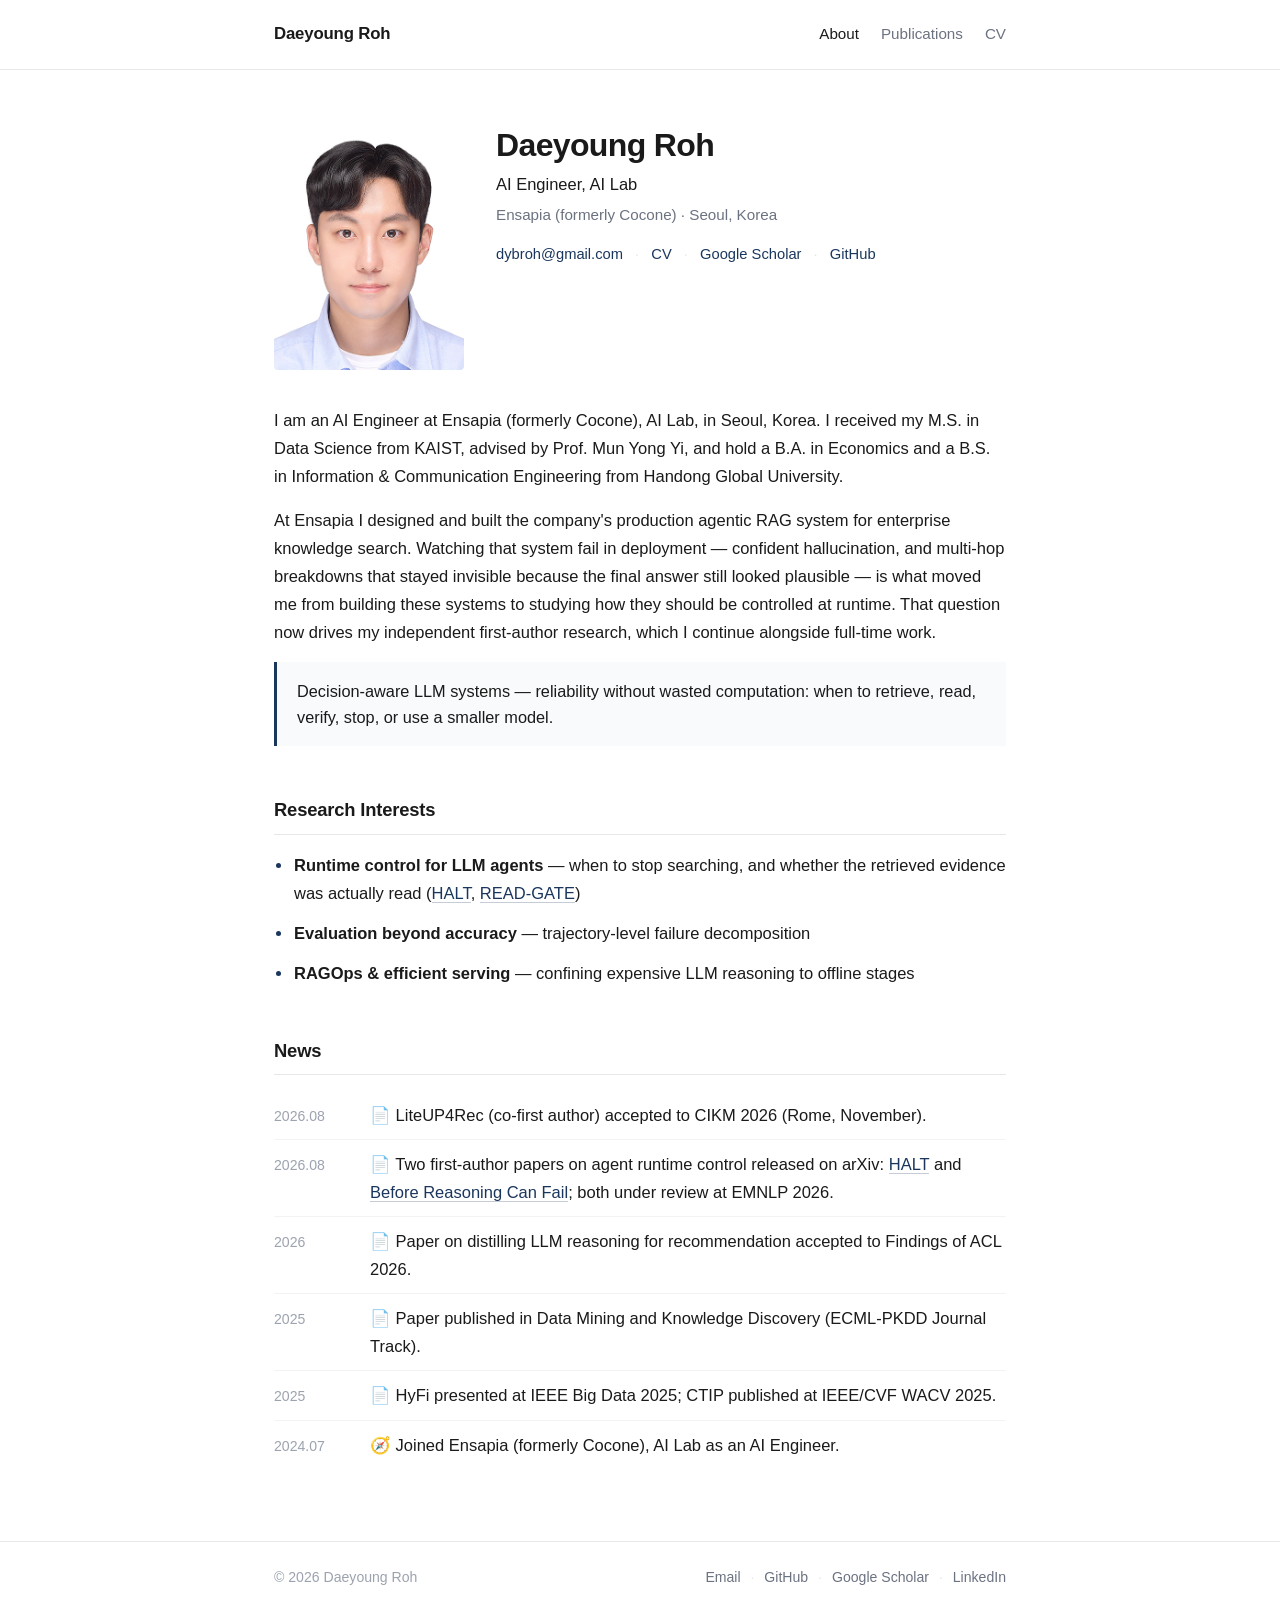
==== commit 1c93b49c: "refactor(site): rebuild as minimal two-page academic homepage Replace the single-page marketing-styl" ====
--- a/index.html
+++ b/index.html
@@ -1,30 +1,26 @@
 <!DOCTYPE html>
-<html lang="en" data-lang="en">
+<html lang="en">
 <head>
   <meta charset="UTF-8">
   <meta name="viewport" content="width=device-width, initial-scale=1.0">
-  <title>Daeyoung Roh | Applied AI Systems Researcher</title>
-  <meta name="description" content="Daeyoung Roh — Applied AI Systems Researcher. Compound AI systems, LLM agents, RAG, efficient recommendation, and AI system evaluation, grounded in production.">
+  <title>Daeyoung Roh</title>
+  <meta name="description" content="Daeyoung Roh — AI Engineer at Ensapia AI Lab, Seoul. Decision-aware LLM systems: runtime control for LLM agents, trajectory-level evaluation, and efficient serving for RAG and recommendation.">
   <link rel="canonical" href="https://noverse0.github.io/">
 
   <!-- Favicon -->
   <link rel="icon" href="favicon.svg" type="image/svg+xml">
 
   <!-- Open Graph -->
-  <meta property="og:title" content="Daeyoung Roh | Applied AI Systems Researcher">
-  <meta property="og:description" content="Compound AI systems, LLM agents, RAG, efficient recommendation, and AI system evaluation, grounded in production.">
+  <meta property="og:title" content="Daeyoung Roh">
+  <meta property="og:description" content="Decision-aware LLM systems — reliability without wasted computation: when to retrieve, read, verify, stop, or use a smaller model.">
   <meta property="og:type" content="profile">
   <meta property="og:url" content="https://noverse0.github.io/">
   <meta property="og:image" content="https://noverse0.github.io/assets/images/profile.jpg">
   <meta name="twitter:card" content="summary">
-  <meta name="twitter:title" content="Daeyoung Roh | Applied AI Systems Researcher">
-  <meta name="twitter:description" content="Compound AI systems, LLM agents, RAG, efficient recommendation, and AI system evaluation, grounded in production.">
+  <meta name="twitter:title" content="Daeyoung Roh">
+  <meta name="twitter:description" content="Decision-aware LLM systems — reliability without wasted computation: when to retrieve, read, verify, stop, or use a smaller model.">
   <meta name="twitter:image" content="https://noverse0.github.io/assets/images/profile.jpg">
 
-  <link rel="preconnect" href="https://fonts.googleapis.com">
-  <link rel="preconnect" href="https://fonts.gstatic.com" crossorigin>
-  <link href="https://fonts.googleapis.com/css2?family=Newsreader:ital,opsz,wght@0,6..72,400;0,6..72,500;0,6..72,600;1,6..72,400;1,6..72,500;1,6..72,600&family=Inter:wght@400;500;600;700&family=Space+Grotesk:wght@400;500;600&family=Noto+Sans+KR:wght@400;500;700&display=swap" rel="stylesheet">
-  <link href="https://fonts.googleapis.com/icon?family=Material+Symbols+Outlined" rel="stylesheet">
   <link rel="stylesheet" href="styles.css">
 
   <!-- JSON-LD Person schema -->
@@ -38,6 +34,7 @@
     "image": "https://noverse0.github.io/assets/images/profile.jpg",
     "email": "mailto:dybroh@gmail.com",
     "jobTitle": "AI Engineer",
+    "description": "Decision-aware LLM systems — reliability without wasted computation: when to retrieve, read, verify, stop, or use a smaller model.",
     "affiliation": {
       "@type": "Organization",
       "name": "Ensapia (formerly Cocone)"
@@ -62,657 +59,117 @@
 </head>
 <body>
 
-  <!-- Navigation -->
-  <nav class="nav" id="nav">
+  <nav class="nav">
     <div class="nav-inner">
-      <a href="#hero" class="nav-logo">DY.Roh</a>
+      <a href="index.html" class="nav-name">Daeyoung Roh</a>
       <div class="nav-links">
-        <a href="#news"><span class="kr">소식</span><span class="en">News</span></a>
-        <a href="#focus"><span class="kr">소개</span><span class="en">About</span></a>
-        <a href="#research"><span class="kr">연구</span><span class="en">Research</span></a>
-        <a href="#experience"><span class="kr">경력 및 학력</span><span class="en">Experience</span></a>
-        <a href="#projects"><span class="kr">프로젝트</span><span class="en">Projects</span></a>
-        <a href="#contact"><span class="kr">연락처</span><span class="en">Contact</span></a>
+        <a href="index.html" class="current">About</a>
+        <a href="publications.html">Publications</a>
+        <a href="assets/papers/Daeyoung_Roh_CV.pdf" target="_blank" rel="noopener">CV</a>
       </div>
-      <div class="nav-right">
-        <button class="lang-toggle" id="langToggle" aria-label="Toggle language">
-          <span class="lang-label-kr">EN</span>
-          <span class="lang-label-en">KR</span>
-        </button>
-        <button class="theme-toggle" id="themeToggle" aria-label="Toggle theme">
-          <span class="material-symbols-outlined theme-icon-dark">dark_mode</span>
-          <span class="material-symbols-outlined theme-icon-light">light_mode</span>
-        </button>
-        <button class="nav-toggle" id="navToggle" aria-label="Toggle menu">
-          <span></span><span></span><span></span>
-        </button>
-      </div>
-    </div>
-    <div class="nav-mobile" id="navMobile">
-      <a href="#news"><span class="kr">소식</span><span class="en">News</span></a>
-      <a href="#focus"><span class="kr">소개</span><span class="en">About</span></a>
-      <a href="#research"><span class="kr">연구</span><span class="en">Research</span></a>
-      <a href="#experience"><span class="kr">경력 및 학력</span><span class="en">Experience</span></a>
-      <a href="#projects"><span class="kr">프로젝트</span><span class="en">Projects</span></a>
-      <a href="#contact"><span class="kr">연락처</span><span class="en">Contact</span></a>
     </div>
   </nav>
 
-  <!-- Hero Section -->
-  <section class="hero" id="hero">
-    <div class="hero-inner">
-      <div class="hero-content">
-        <p class="hero-label">APPLIED AI SYSTEMS RESEARCHER</p>
-        <h1 class="hero-title">
-          <em>"Building AI systems<br>that hold up in the<br>real world."</em>
-        </h1>
-        <p class="hero-description">
-          <span class="kr">
-            저는 응용 AI 시스템을 연구합니다. LLM·RAG·에이전트가 검색, 생성, 도구, 인프라, 그리고 사람의 워크플로와 결합될 때 발생하는 신뢰성·지연·비용·유지보수 문제를 다루는 <em>compound AI systems</em>가 핵심 주제이며, 궁극적으로 실제 서비스 환경에서 신뢰 가능하고 비용 효율적으로 작동하는 시스템을 만드는 것을 목표로 합니다.
-          </span>
-          <span class="en">
-            I am a researcher in applied AI systems. My work centers on <em>compound AI systems</em> — understanding and solving the reliability, latency, cost, and maintainability problems that arise when LLMs, RAG, and agents are combined with retrieval, generation, tools, infrastructure, and human workflows — with the goal of building AI that works dependably and cost-effectively in the real world.
-          </span>
-        </p>
-        <p class="hero-description">
-          <span class="kr">
-            KAIST 데이터사이언스대학원에서 이문용 교수님 지도 아래 석사 학위를 취득했으며, 그래프 신경망·하이퍼그래프 대조 학습·추천 시스템·테이블-이미지 생성에 걸쳐 논문을 발표했습니다. 재직 중에도 독립적으로 연구를 지속하여, 최근 retrieval-augmented search agent와 LLM 기반 추천 연구를 EMNLP·CIKM 2026에 투고했습니다.
-          </span>
-          <span class="en">
-            I earned my M.S. at KAIST's Graduate School of Data Science, advised by Prof. Mun Yong Yi, with publications spanning graph neural networks, hypergraph contrastive learning, recommendation, and tabular-to-image generation. I continue to pursue research independently alongside my work, with recent submissions on retrieval-augmented search agents and LLM-driven recommendation to EMNLP and CIKM 2026.
-          </span>
-        </p>
-        <p class="hero-description">
-          <span class="kr">
-            현재 Ensapia (formerly Cocone) AI Lab에서 이 연구를 프로덕션으로 검증하고 있습니다 — 멀티 에이전트 RAG 시스템, LLM 기반 HR 분석 플랫폼, 생성 모델 서빙 파이프라인을 설계·운영합니다.
-          </span>
-          <span class="en">
-            I currently ground this research in production at Ensapia (formerly Cocone), AI Lab, designing and operating multi-agent RAG systems, an LLM-based HR analytics platform, and generative-model serving pipelines.
-          </span>
-        </p>
-        <p class="hero-signature">
-          <span class="kr">Decision-aware LLM 시스템 — 낭비 없는 연산으로 지키는 신뢰: 언제 검색하고, 읽고, 검증하고, 멈추고, 언제 더 작은 모델을 쓸지.</span>
-          <span class="en">Decision-aware LLM systems — reliability without wasted computation: when to retrieve, read, verify, stop, or use a smaller model.</span>
-        </p>
-        <div class="hero-actions">
-          <a href="assets/papers/Daeyoung_Roh_CV.pdf" class="btn btn-primary" target="_blank" rel="noopener">
-            <span class="material-symbols-outlined">description</span> CV
-          </a>
-          <a href="https://scholar.google.com/citations?user=ma53skIAAAAJ" class="btn btn-secondary" target="_blank" rel="noopener">
-            <span class="material-symbols-outlined">school</span> Google Scholar
-          </a>
-          <a href="https://github.com/Noverse0" class="btn btn-secondary" target="_blank" rel="noopener">
-            <span class="material-symbols-outlined">code</span> GitHub
-          </a>
-          <a href="https://www.linkedin.com/in/rohdy" class="btn btn-secondary" target="_blank" rel="noopener">
-            <span class="material-symbols-outlined">person</span> LinkedIn
-          </a>
-          <a href="#contact" class="btn btn-secondary">
-            <span class="material-symbols-outlined">mail</span> Contact
-          </a>
-        </div>
-      </div>
-      <div class="hero-photo">
-        <img src="assets/images/profile.jpg" alt="Daeyoung Roh" class="profile-img" width="413" height="531">
-      </div>
-    </div>
-  </section>
+  <main class="wrap">
 
-  <!-- News -->
-  <section class="section" id="news">
-    <div class="container">
-      <div class="section-header">
-        <p class="section-label">RECENT</p>
-        <h2 class="section-title"><span class="kr">소식</span><span class="en">News</span></h2>
-      </div>
-      <ul class="news-list">
-        <li class="news-item">
-          <span class="news-date">2026.08</span>
-          <span class="news-body"><span class="kr">Agentic RAG의 런타임 결정에 관한 제1저자 논문 2편(HALT · Before Reasoning Can Fail)을 arXiv에 공개했습니다.</span><span class="en">Released two first-author preprints on runtime decisions for agentic RAG — <a href="https://arxiv.org/abs/2608.02009" target="_blank" rel="noopener">HALT</a> and <a href="https://arxiv.org/abs/2608.02011" target="_blank" rel="noopener">Before Reasoning Can Fail</a> — on arXiv.</span></span>
-        </li>
-        <li class="news-item">
-          <span class="news-date">2026</span>
-          <span class="news-body"><span class="kr">추천을 위한 LLM 추론 distillation 논문이 Findings of ACL 2026에 채택되었습니다.</span><span class="en">Paper accepted to Findings of ACL 2026 (LLM reasoning distillation for recommendation).</span></span>
-        </li>
-        <li class="news-item">
-          <span class="news-date">2026</span>
-          <span class="news-body"><span class="kr">제1저자 2편을 EMNLP 2026에, 공동제1저자 2편을 CIKM 2026에 투고했습니다.</span><span class="en">Two first-author papers submitted to EMNLP 2026; two co-first-author papers submitted to CIKM 2026.</span></span>
-        </li>
-        <li class="news-item">
-          <span class="news-date">2025</span>
-          <span class="news-body"><span class="kr">Data Mining and Knowledge Discovery (ECML-PKDD Journal Track)에 논문이 게재되었습니다.</span><span class="en">Paper published in Data Mining and Knowledge Discovery (ECML-PKDD Journal Track).</span></span>
-        </li>
-        <li class="news-item">
-          <span class="news-date">2025</span>
-          <span class="news-body"><span class="kr">HyFi를 IEEE Big Data 2025에서 발표했고, CTIP가 IEEE/CVF WACV 2025에 게재되었습니다.</span><span class="en">HyFi presented at IEEE Big Data 2025; CTIP published at IEEE/CVF WACV 2025.</span></span>
-        </li>
-        <li class="news-item">
-          <span class="news-date">2024.07</span>
-          <span class="news-body"><span class="kr">Ensapia (formerly Cocone) AI Lab에 AI Engineer(전문연구요원)로 합류했습니다.</span><span class="en">Joined Ensapia (formerly Cocone) AI Lab as AI Engineer (Technical Research Personnel).</span></span>
-        </li>
-      </ul>
-    </div>
-  </section>
-
-  <!-- Intellectual Focus -->
-  <section class="section section-alt" id="focus">
-    <div class="container">
-      <div class="section-header">
-        <p class="section-label">INTELLECTUAL FOCUS</p>
-        <h2 class="section-title"><span class="kr">연구 관심사</span><span class="en">Research Interests</span></h2>
-      </div>
-      <div class="focus-grid focus-grid-3">
-        <div class="focus-card focus-card-featured">
-          <div class="focus-icon">
-            <span class="material-symbols-outlined">smart_toy</span>
-          </div>
-          <h3>Runtime Control for LLM Agents</h3>
-          <p>
-            <span class="kr">에이전트가 언제 멈추고, 언제 답을 보류하고, 언제 사람에게 넘겨야 하는지를 연구합니다. 재학습 없이 고정된(frozen) 서빙 경로를 제어 가능하게 유지하고, retrieval-augmented search agent의 신뢰성과 비용을 함께 다루는 시스템 설계에 집중합니다.</span>
-            <span class="en">Studying when an agent should stop, abstain, or escalate. Focused on keeping frozen serving paths controlled without retraining, and on the reliability and cost of retrieval-augmented search agents.</span>
-          </p>
-          <div class="focus-tag">PRIMARY FOCUS</div>
-        </div>
-        <div class="focus-card">
-          <div class="focus-icon">
-            <span class="material-symbols-outlined">fact_check</span>
-          </div>
-          <h3>Evaluation Beyond Accuracy</h3>
-          <p>
-            <span class="kr">최종 답만이 아니라 에이전트의 과정(process)이 신뢰할 만한지를 평가합니다. tool-call trace 기반의 trajectory-level 평가로 절차적 실패를 진단하는 방법을 탐구합니다.</span>
-            <span class="en">Trajectory-level evaluation from tool-call traces — asking whether an agent's process, not just its final answer, is trustworthy, and diagnosing procedural failures.</span>
-          </p>
-        </div>
-        <div class="focus-card">
-          <div class="focus-icon">
-            <span class="material-symbols-outlined">hub</span>
-          </div>
-          <h3>RAGOps & Efficient Serving</h3>
-          <p>
-            <span class="kr">비싼 LLM 추론을 오프라인에 두어(distillation, 오프라인 인덱스·프로파일 생성) 서빙 경로를 경량하게 유지합니다. 추천과 RAG에서의 정확도-효율 trade-off를 다룹니다.</span>
-            <span class="en">Keeping expensive LLM reasoning offline (distillation, offline index/profile generation) so the serving path stays lightweight. Working the accuracy–efficiency trade-off in recommendation and RAG.</span>
-          </p>
-        </div>
-      </div>
-    </div>
-  </section>
-
-  <!-- Research & Publications -->
-  <section class="section" id="research">
-    <div class="container">
-      <div class="section-header">
-        <p class="section-label">RESEARCH COLLECTION</p>
-        <h2 class="section-title"><span class="kr">연구 및 논문</span><span class="en">Research &amp; Publications</span></h2>
-        <p class="section-subtitle">
-          <span class="kr">확장 가능한 ML과 효율적인 추론에서 프로덕션 AI 시스템까지 — 실제 배포에 기반한 연구.</span>
-          <span class="en">From scalable ML and efficient inference to production AI systems — research grounded in real-world deployment.</span>
+    <header class="profile">
+      <img src="assets/images/profile.jpg" alt="Daeyoung Roh" class="profile-photo" width="413" height="531">
+      <div class="profile-head">
+        <h1>Daeyoung Roh</h1>
+        <p class="profile-role">AI Engineer, AI Lab</p>
+        <p class="profile-affil">Ensapia (formerly Cocone) &middot; Seoul, Korea</p>
+        <p class="profile-links">
+          <a href="mailto:dybroh@gmail.com">dybroh@gmail.com</a>
+          <span class="sep">&middot;</span>
+          <a href="assets/papers/Daeyoung_Roh_CV.pdf" target="_blank" rel="noopener">CV</a>
+          <span class="sep">&middot;</span>
+          <a href="https://scholar.google.com/citations?user=ma53skIAAAAJ" target="_blank" rel="noopener">Google Scholar</a>
+          <span class="sep">&middot;</span>
+          <a href="https://github.com/Noverse0" target="_blank" rel="noopener">GitHub</a>
         </p>
       </div>
+    </header>
 
-      <!-- Featured Publications -->
-      <div class="pub-featured-grid">
-        <div class="pub-card pub-card-featured">
-          <div class="pub-image">
-            <img src="assets/images/ctip-framework.png" alt="CTIP framework diagram: tabular-to-image generation pipeline" loading="lazy" width="1352" height="676">
-          </div>
-          <div class="pub-content">
-            <div class="pub-venue">IEEE/CVF WACV 2025</div>
-            <h3 class="pub-title">CTIP: Towards Accurate Tabular-to-Image Generation for Tire Footprint Generation</h3>
-            <p class="pub-authors"><strong>D. Roh</strong>, D. Han, J. Nam, Y. You, J. Park, J. Oh, M. Yi</p>
-            <p class="pub-desc">
-              <span class="kr">CLIP을 테이블 데이터에 적용한 CTIP를 제안하고, Stable Diffusion을 처음부터 학습하여 산업용 타이어 풋프린트 이미지의 생성 품질을 향상시켰습니다.</span>
-              <span class="en">Proposed CTIP by adapting CLIP for tabular data and trained Stable Diffusion from scratch to improve generation quality for industrial tire footprint images.</span>
-            </p>
-            <div class="pub-links">
-              <a href="assets/papers/ctip-paper.pdf" class="pub-link" target="_blank" rel="noopener">Paper</a>
-              <a href="assets/slides/ctip-presentation.pdf" class="pub-link" target="_blank" rel="noopener">Slides</a>
-            </div>
-          </div>
-        </div>
+    <section class="bio">
+      <p>
+        I am an AI Engineer at Ensapia (formerly Cocone), AI Lab, in Seoul, Korea. I received my M.S. in Data Science
+        from KAIST, advised by Prof. Mun Yong Yi, and hold a B.A. in Economics and a B.S. in Information &amp;
+        Communication Engineering from Handong Global University.
+      </p>
+      <p>
+        At Ensapia I designed and built the company's production agentic RAG system for enterprise knowledge search.
+        Watching that system fail in deployment — confident hallucination, and multi-hop breakdowns that stayed
+        invisible because the final answer still looked plausible — is what moved me from building these systems to
+        studying how they should be controlled at runtime. That question now drives my independent first-author
+        research, which I continue alongside full-time work.
+      </p>
+      <p class="signature">
+        Decision-aware LLM systems — reliability without wasted computation: when to retrieve, read, verify, stop,
+        or use a smaller model.
+      </p>
+    </section>
 
-        <div class="pub-card pub-card-featured">
-          <div class="pub-image">
-            <img src="assets/images/hyfi-framework.png" alt="HyFi framework diagram: hypergraph contrastive learning with shared groups" loading="lazy" width="1600" height="645">
-          </div>
-          <div class="pub-content">
-            <div class="pub-venue">IEEE Big Data 2025</div>
-            <h3 class="pub-title">Closer through Commonality: Enhancing Hypergraph Contrastive Learning with Shared Groups</h3>
-            <p class="pub-authors"><strong>D. Roh</strong>, D. Han, D. Kim, K. Han, M. Yi</p>
-            <p class="pub-desc">
-              <span class="kr">하이퍼그래프를 위한 세밀한 대조 학습 프레임워크 HyFi를 제안하여, 기존 대조 쌍을 넘어서는 약한 양성/음성 쌍을 도입했습니다.</span>
-              <span class="en">Proposed HyFi, a fine-grained contrastive learning framework for hypergraphs that introduces weak positive/negative pairs beyond standard contrastive pairs.</span>
-            </p>
-            <div class="pub-links">
-              <a href="assets/papers/hyfi-paper.pdf" class="pub-link" target="_blank" rel="noopener">Paper</a>
-              <a href="assets/slides/hyfi-presentation.pdf" class="pub-link" target="_blank" rel="noopener">Slides</a>
-              <a href="https://github.com/Noverse0/HyFi" class="pub-link" target="_blank" rel="noopener">Code</a>
-            </div>
-          </div>
-        </div>
-      </div>
+    <h2 class="section-title">Research Interests</h2>
+    <ul class="interests">
+      <li>
+        <strong>Runtime control for LLM agents</strong> — when to stop searching, and whether the retrieved evidence
+        was actually read (<a href="publications.html">HALT</a>, <a href="publications.html">READ-GATE</a>)
+      </li>
+      <li>
+        <strong>Evaluation beyond accuracy</strong> — trajectory-level failure decomposition
+      </li>
+      <li>
+        <strong>RAGOps &amp; efficient serving</strong> — confining expensive LLM reasoning to offline stages
+      </li>
+    </ul>
 
-      <!-- Published -->
-      <div class="pub-section-sub">
-        <h3 class="pub-section-title">Published</h3>
-        <div class="pub-list">
-          <div class="pub-item">
-            <div class="pub-item-venue">Findings of ACL 2026</div>
-            <div class="pub-item-body">
-              <h4>Distilling LLM Reasoning into Dense Encoders: Bridging the Accuracy-Efficiency Gap in Recommendation</h4>
-              <p class="pub-authors">D. Han, <strong>D. Roh</strong>, A. Kim, H. Song, M. Y. Yi</p>
-            </div>
-            <div class="pub-item-links">
-              <a href="assets/papers/r2end-paper.pdf" class="pub-link" target="_blank" rel="noopener">Paper</a>
-              <a href="https://github.com/venzino-han/R2END" class="pub-link" target="_blank" rel="noopener">Code</a>
-            </div>
-          </div>
+    <h2 class="section-title">News</h2>
+    <ul class="news">
+      <li>
+        <span class="news-date">2026.08</span>
+        <span class="news-body">📄 LiteUP4Rec (co-first author) accepted to CIKM 2026 (Rome, November).</span>
+      </li>
+      <li>
+        <span class="news-date">2026.08</span>
+        <span class="news-body">📄 Two first-author papers on agent runtime control released on arXiv:
+          <a href="https://arxiv.org/abs/2608.02009" target="_blank" rel="noopener">HALT</a> and
+          <a href="https://arxiv.org/abs/2608.02011" target="_blank" rel="noopener">Before Reasoning Can Fail</a>;
+          both under review at EMNLP 2026.</span>
+      </li>
+      <li>
+        <span class="news-date">2026</span>
+        <span class="news-body">📄 Paper on distilling LLM reasoning for recommendation accepted to Findings of ACL 2026.</span>
+      </li>
+      <li>
+        <span class="news-date">2025</span>
+        <span class="news-body">📄 Paper published in Data Mining and Knowledge Discovery (ECML-PKDD Journal Track).</span>
+      </li>
+      <li>
+        <span class="news-date">2025</span>
+        <span class="news-body">📄 HyFi presented at IEEE Big Data 2025; CTIP published at IEEE/CVF WACV 2025.</span>
+      </li>
+      <li>
+        <span class="news-date">2024.07</span>
+        <span class="news-body">🧭 Joined Ensapia (formerly Cocone), AI Lab as an AI Engineer.</span>
+      </li>
+    </ul>
 
-          <div class="pub-item">
-            <div class="pub-item-venue">DMKD (ECML-PKDD Journal Track) 2025</div>
-            <div class="pub-item-body">
-              <h4>Fine-Grained Multi-Prompt Essay Scoring with Multi-Level Disentanglement</h4>
-              <p class="pub-authors">D. Han, <strong>D. Roh</strong>, E. Han, H. Song, M. Y. Yi</p>
-            </div>
-            <div class="pub-item-links">
-              <a href="assets/papers/MLPAS-paper.pdf" class="pub-link" target="_blank" rel="noopener">Paper</a>
-              <a href="assets/slides/mlpas-presentation.pdf" class="pub-link" target="_blank" rel="noopener">Slides</a>
-            </div>
-          </div>
+  </main>
 
-          <div class="pub-item">
-            <div class="pub-item-venue">ACM SAC 2024</div>
-            <div class="pub-item-body">
-              <h4>SIG-Net: GNN-based MOOC Dropout Prediction Model</h4>
-              <p class="pub-authors"><strong>D. Roh</strong>, D. Han, D. Kim, K. Han, M. Yi</p>
-            </div>
-            <div class="pub-item-links">
-              <a href="assets/papers/signet-paper.pdf" class="pub-link" target="_blank" rel="noopener">Paper</a>
-              <a href="https://github.com/Noverse0/SIG-Net" class="pub-link" target="_blank" rel="noopener">Code</a>
-            </div>
-          </div>
-
-          <div class="pub-item">
-            <div class="pub-item-venue">ACM SAC 2024</div>
-            <div class="pub-item-body">
-              <h4>Less is More: Lightweight Graph-based Fashion Recommendation</h4>
-              <p class="pub-authors">D. Kim, D. Han, <strong>D. Roh</strong>, K. Han, M. Yi</p>
-            </div>
-            <div class="pub-item-links">
-              <a href="https://dl.acm.org/doi/pdf/10.1145/3605098.3636168" class="pub-link" target="_blank" rel="noopener">Paper</a>
-              <a href="https://github.com/venzino-han/TGIF_SAC2024" class="pub-link" target="_blank" rel="noopener">Code</a>
-            </div>
-          </div>
-        </div>
-      </div>
-
-      <!-- Under Submission -->
-      <div class="pub-section-sub">
-        <h3 class="pub-section-title">Under Submission</h3>
-        <p class="pub-section-note"><span class="kr">일부 논문은 더블 블라인드 심사 중으로, 제목을 비공개합니다.</span><span class="en">Some papers remain under double-blind review; their titles are withheld.</span></p>
-        <div class="pub-list">
-          <div class="pub-item">
-            <div class="pub-item-venue">EMNLP 2026 · Under Review · arXiv</div>
-            <div class="pub-item-body">
-              <h4>HALT: Verification-Aware Stopping for Retrieval-Augmented Search Agents</h4>
-              <p class="pub-authors"><strong>D. Roh</strong>, D. Han<span class="kr"> · 검색 에이전트의 정지를 evidence coverage로 결정 — 최대 45% 검색 절감, 배포 설정은 EM 비열등 검증 통과</span><span class="en"> · stops a search agent on evidence coverage rather than generator confidence — up to 45% fewer search loops, with the deployable setting passing EM non-inferiority</span></p>
-            </div>
-            <div class="pub-item-links">
-              <a href="https://arxiv.org/abs/2608.02009" class="pub-link" target="_blank" rel="noopener">arXiv</a>
-              <a href="https://github.com/Noverse0/HALT" class="pub-link" target="_blank" rel="noopener">Code</a>
-            </div>
-          </div>
-
-          <div class="pub-item">
-            <div class="pub-item-venue">EMNLP 2026 · Under Review · arXiv</div>
-            <div class="pub-item-body">
-              <h4>Before Reasoning Can Fail: Pre-Evidence Procedural Failures in Agentic RAG</h4>
-              <p class="pub-authors"><strong>D. Roh</strong>, D. Han<span class="kr"> · 에이전트가 검색한 증거를 읽기 전에 답을 확정하는 실패를 궤적 수준에서 진단·차단 — 최대 +9.4pt</span><span class="en"> · diagnoses and gates agents that finalize before reading retrieved evidence — up to +9.4 points recovered</span></p>
-            </div>
-            <div class="pub-item-links">
-              <a href="https://arxiv.org/abs/2608.02011" class="pub-link" target="_blank" rel="noopener">arXiv</a>
-              <a href="https://github.com/Noverse0/before-reasoning-fails" class="pub-link" target="_blank" rel="noopener">Code</a>
-            </div>
-          </div>
-
-          <div class="pub-item">
-            <div class="pub-item-venue">CIKM 2026 · Under Review</div>
-            <div class="pub-item-body">
-              <h4><span class="kr">공동제1저자 2편 · LLM 기반 추천 시스템</span><span class="en">2 papers as co-first author · LLM-Driven Recommendation</span></h4>
-              <p class="pub-authors">D. Han*, <strong>D. Roh*</strong>, et al.<span class="kr"> · LLM을 활용한 경량·효율적 추천 모델에 관한 연구 (* 공동제1저자)</span><span class="en"> · on efficient, LLM-derived recommendation models (* equal contribution)</span></p>
-            </div>
-          </div>
-        </div>
-      </div>
-
-    </div>
-  </section>
-
-  <!-- Experience & Education Section -->
-  <section class="section section-alt" id="experience">
-    <div class="container">
-      <div class="section-header-split">
-        <div>
-          <p class="section-label">CAREER TRAJECTORY</p>
-          <h2 class="section-title"><span class="kr">경력 및 학력</span><span class="en">Experience &amp; Education</span></h2>
-        </div>
-      </div>
-
-      <div class="timeline">
-        <div class="timeline-item">
-          <div class="timeline-marker"></div>
-          <div class="timeline-date">2024.07 — Present</div>
-          <div class="timeline-content">
-            <div class="timeline-badge">WORK</div>
-            <div class="timeline-role">AI Engineer</div>
-            <div class="timeline-company">Ensapia (formerly Cocone) · AI Lab</div>
-            <div class="timeline-location"><span class="kr">Seoul, South Korea · 전문연구요원 (병역 대체복무, 연구직 · ~ 2027.09)</span><span class="en">Seoul, South Korea · Technical Research Personnel — Korea's mandatory national service, research track (through Sep 2027)</span></div>
-            <ul class="timeline-details">
-              <li><span class="kr">Flux 기반 디자인 생성 플랫폼의 AI 및 백엔드 개발 리드</span><span class="en">Led AI and backend development for Flux-based design generation platform with fine-tuning and model serving</span></li>
-              <li><span class="kr">사내 지식 검색 자동화를 위한 멀티 에이전트 RAG 시스템 설계 및 개발</span><span class="en">Designed and developed multi-agent RAG system for internal knowledge search automation</span></li>
-              <li><span class="kr">이력서 분석, STT+LLM 면접 평가 리포트 자동 생성 시스템 구축</span><span class="en">Built HR AI analytics platform for resume analysis, interview evaluation with STT+LLM</span></li>
-              <li><span class="kr">Slack 기반 KPI 에이전트 및 법률 AI 저작권 분석 도구 개발</span><span class="en">Developed Slack-based KPI agent and legal AI compliance tool</span></li>
-              <li><span class="kr">AWS EKS, RunPod, PostgreSQL 인프라에 배포 및 운영</span><span class="en">Deployed on AWS EKS, RunPod, PostgreSQL infrastructure</span></li>
-            </ul>
-            <div class="timeline-tags">
-              <span class="tag">LLM</span>
-              <span class="tag">RAG</span>
-              <span class="tag">Flux</span>
-              <span class="tag">AWS EKS</span>
-              <span class="tag">Multi-Agent</span>
-            </div>
-          </div>
-        </div>
-
-        <div class="timeline-item">
-          <div class="timeline-marker timeline-marker-edu"></div>
-          <div class="timeline-date">2022.09 — 2024.09</div>
-          <div class="timeline-content">
-            <div class="timeline-badge timeline-badge-edu">EDUCATION</div>
-            <div class="timeline-role"><span class="kr">데이터사이언스 석사</span><span class="en">M.S. in Data Science</span></div>
-            <div class="timeline-company">KAIST · Graduate School of Data Science</div>
-            <div class="timeline-location"><span class="kr">대전, 대한민국 · 지도교수: 이문용</span><span class="en">Daejeon, South Korea · Advisor: Prof. Mun Yong Yi</span></div>
-            <ul class="timeline-details">
-              <li><span class="kr">GNN, 하이퍼그래프 학습, 생성 모델, 추천 시스템 분야에서 5편의 동료 심사 논문 출판 (제1저자 3편)</span><span class="en">Published 5 peer-reviewed papers on GNN, hypergraph learning, generative models, and recommendation (3 as first author)</span></li>
-              <li><span class="kr">한국타이어 산학협력 프로젝트 리드 — 타이어 풋프린트 이미지 생성 (WACV 2025)</span><span class="en">Led Hankook Tire industry collaboration project on tire footprint image generation (WACV 2025)</span></li>
-              <li><span class="kr">ML 기반 반려동물 진단 예측 모델 개발</span><span class="en">Developed pet diagnosis prediction models using ML</span></li>
-            </ul>
-            <div class="timeline-tags">
-              <span class="tag">GNN</span>
-              <span class="tag">Contrastive Learning</span>
-              <span class="tag">Generative Models</span>
-              <span class="tag">Recommendation</span>
-            </div>
-          </div>
-        </div>
-
-        <div class="timeline-item">
-          <div class="timeline-marker"></div>
-          <div class="timeline-date">2021.07 — 2021.08</div>
-          <div class="timeline-content">
-            <div class="timeline-badge">WORK</div>
-            <div class="timeline-role">AI Core Research Intern</div>
-            <div class="timeline-company">Fount Inc.</div>
-            <div class="timeline-location">Seoul, South Korea</div>
-            <ul class="timeline-details">
-              <li><span class="kr">주가 예측 관련 최신 연구 조사 및 기술 보고서 작성</span><span class="en">Conducted research survey on stock price prediction and prepared technical reports</span></li>
-            </ul>
-          </div>
-        </div>
-
-        <div class="timeline-item">
-          <div class="timeline-marker timeline-marker-edu"></div>
-          <div class="timeline-date">2018.03 — 2022.08</div>
-          <div class="timeline-content">
-            <div class="timeline-badge timeline-badge-edu">EDUCATION</div>
-            <div class="timeline-role"><span class="kr">경제학 · 정보통신공학 학사</span><span class="en">B.A. in Economics &amp; Information &amp; Communication Engineering</span></div>
-            <div class="timeline-company"><span class="kr">한동대학교</span><span class="en">Handong Global University</span></div>
-            <div class="timeline-location"><span class="kr">포항, 대한민국 · 정보통신공학 복수전공</span><span class="en">Pohang, South Korea · Information &amp; Communication Engineering (Double Major)</span></div>
-          </div>
-        </div>
-      </div>
-    </div>
-  </section>
-
-  <!-- Projects Section -->
-  <section class="section" id="projects">
-    <div class="container">
-      <div class="section-header">
-        <p class="section-label">TECHNICAL ARCHIVE</p>
-        <h2 class="section-title"><span class="kr">주요 프로젝트</span><span class="en">Key Projects</span></h2>
-      </div>
-      <div class="projects-grid">
-        <div class="project-card">
-          <div class="project-header">
-            <span class="material-symbols-outlined">chat</span>
-            <span class="project-date">2025 — Present</span>
-          </div>
-          <h3><span class="kr">RAGOps 시스템</span><span class="en">RAGOps System</span></h3>
-          <p>
-            <span class="kr">사내 지식(PDF, 포털, Google 데이터) 검색 자동화를 위한 멀티 에이전트 RAG 시스템. Slack App, LangChain, DeepAgent 기반.</span>
-            <span class="en">Multi-agent RAG system for enterprise knowledge search automation with feedback-driven updates. Built with Slack App, LangChain, and DeepAgent.</span>
-          </p>
-          <div class="project-tags">
-            <span class="tag">RAG</span>
-            <span class="tag">LangChain</span>
-            <span class="tag">Slack</span>
-          </div>
-        </div>
-
-        <div class="project-card">
-          <div class="project-header">
-            <span class="material-symbols-outlined">palette</span>
-            <span class="project-date">2024 — 2025</span>
-          </div>
-          <h3><span class="kr">디자인 생성 플랫폼</span><span class="en">Design Generation Platform</span></h3>
-          <p>
-            <span class="kr">Flux 기반 이미지 생성 모델 파인튜닝 및 서빙 시스템. AWS EKS, RunPod 인프라에서 end-to-end 생성 AI 파이프라인 구축.</span>
-            <span class="en">Flux-based image generation model fine-tuning and serving system with AWS EKS, RunPod infrastructure for end-to-end generative AI pipeline.</span>
-          </p>
-          <div class="project-tags">
-            <span class="tag">Flux</span>
-            <span class="tag">AWS EKS</span>
-            <span class="tag">RunPod</span>
-          </div>
-        </div>
-
-        <div class="project-card">
-          <div class="project-header">
-            <span class="material-symbols-outlined">gavel</span>
-            <span class="project-date">2025 — 2026</span>
-          </div>
-          <h3><span class="kr">법률 AI 저작권 분석 도구</span><span class="en">Legal AI Compliance Tool</span></h3>
-          <p>
-            <span class="kr">이미지 유사도 검색과 LLM 추론을 결합한 저작권 위반 판단 시스템. 법무팀 실제 검토 프로세스에 적용.</span>
-            <span class="en">Image similarity search combined with LLM reasoning for copyright violation detection. Deployed as internal legal support tool.</span>
-          </p>
-          <div class="project-tags">
-            <span class="tag">LLM</span>
-            <span class="tag">Image Search</span>
-            <span class="tag">Compliance</span>
-          </div>
-        </div>
-
-        <div class="project-card">
-          <div class="project-header">
-            <span class="material-symbols-outlined">group</span>
-            <span class="project-date">2025</span>
-          </div>
-          <h3><span class="kr">HR AI 분석 플랫폼</span><span class="en">HR AI Analysis Platform</span></h3>
-          <p>
-            <span class="kr">이력서 분석, 면접 평가(STT+LLM), LLM 기반 인터뷰 분석 챗. 한국·일본에서 실제 HR이 사용하는 프로덕션 서비스.</span>
-            <span class="en">Automated resume analysis, interview evaluation (STT+LLM), and LLM-based interview analysis chat. Production service used in Korea and Japan.</span>
-          </p>
-          <div class="project-tags">
-            <span class="tag">STT</span>
-            <span class="tag">LLM</span>
-            <span class="tag">Full-stack</span>
-          </div>
-        </div>
-
-        <div class="project-card">
-          <div class="project-header">
-            <span class="material-symbols-outlined">tire_repair</span>
-            <span class="project-date">2023 — 2024</span>
-          </div>
-          <h3><span class="kr">타이어 풋프린트 이미지 생성</span><span class="en">Tire Footprint Generation</span></h3>
-          <p>
-            <span class="kr">테이블 사양 정보로부터 타이어 풋프린트 이미지를 생성하는 CTIP 모델. 한국타이어 산학협력, WACV 2025 출판.</span>
-            <span class="en">CTIP model for generating tire footprint images from tabular specifications. Hankook Tire industry collaboration, published at WACV 2025.</span>
-          </p>
-          <div class="project-tags">
-            <span class="tag">CTIP</span>
-            <span class="tag">Stable Diffusion</span>
-            <span class="tag">WACV</span>
-          </div>
-        </div>
-
-        <div class="project-card">
-          <div class="project-header">
-            <span class="material-symbols-outlined">bar_chart</span>
-            <span class="project-date">2024 — Present</span>
-          </div>
-          <h3><span class="kr">KPI 에이전트</span><span class="en">KPI Agent</span></h3>
-          <p>
-            <span class="kr">서비스 KPI 조회 및 자동 보고서 생성을 위한 Slack 기반 BI 어시스턴트. 비기술 부서의 실시간 KPI 활용 지원.</span>
-            <span class="en">Slack-based BI assistant for querying service KPIs and generating automated reports for non-technical departments.</span>
-          </p>
-          <div class="project-tags">
-            <span class="tag">Slack Agent</span>
-            <span class="tag">LLM API</span>
-            <span class="tag">PostgreSQL</span>
-          </div>
-        </div>
-      </div>
-    </div>
-  </section>
-
-  <!-- Skills Section -->
-  <section class="section section-alt">
-    <div class="container">
-      <div class="section-header">
-        <p class="section-label">TECHNICAL REPERTOIRE</p>
-        <h2 class="section-title"><span class="kr">핵심 역량</span><span class="en">Core Competencies</span></h2>
-      </div>
-      <div class="skills-grid">
-        <div class="skill-group">
-          <h3>LLM & AI Systems</h3>
-          <div class="skill-tags">
-            <span class="tag tag-accent">LLM Serving</span>
-            <span class="tag tag-accent">Multi-Agent RAG</span>
-            <span class="tag tag-accent">Flux Fine-tuning</span>
-            <span class="tag tag-accent">Stable Diffusion</span>
-            <span class="tag">LangChain</span>
-            <span class="tag">STT + LLM Pipeline</span>
-            <span class="tag">Prompt Engineering</span>
-          </div>
-        </div>
-        <div class="skill-group">
-          <h3>ML & Research</h3>
-          <div class="skill-tags">
-            <span class="tag tag-accent">GNN</span>
-            <span class="tag tag-accent">Contrastive Learning</span>
-            <span class="tag tag-accent">Recommendation Systems</span>
-            <span class="tag">Knowledge Distillation</span>
-            <span class="tag">XGBoost / LightGBM</span>
-            <span class="tag">PyTorch</span>
-          </div>
-        </div>
-        <div class="skill-group">
-          <h3>Infrastructure & Serving</h3>
-          <div class="skill-tags">
-            <span class="tag">AWS EKS</span>
-            <span class="tag">RunPod</span>
-            <span class="tag">Docker</span>
-            <span class="tag">Linux</span>
-            <span class="tag">GPU Cluster</span>
-            <span class="tag">Model Serving</span>
-          </div>
-        </div>
-        <div class="skill-group">
-          <h3>Backend & Data</h3>
-          <div class="skill-tags">
-            <span class="tag">Python</span>
-            <span class="tag">FastAPI</span>
-            <span class="tag">PostgreSQL</span>
-            <span class="tag">Slack App SDK</span>
-            <span class="tag">REST API</span>
-            <span class="tag">C</span>
-          </div>
-        </div>
-      </div>
-    </div>
-  </section>
-
-  <!-- Awards Section -->
-  <section class="section">
-    <div class="container">
-      <div class="section-header">
-        <p class="section-label">RECOGNITION</p>
-        <h2 class="section-title"><span class="kr">수상 경력</span><span class="en">Honors &amp; Awards</span></h2>
-      </div>
-      <div class="awards-list">
-        <div class="award-item">
-          <div class="award-year">2023</div>
-          <div class="award-content">
-            <h3><span class="kr">창의상</span><span class="en">Creativity Award</span></h3>
-            <div class="award-org"><span class="kr">K-DS 컨퍼런스 해커톤</span><span class="en">K-DS Conference Hackathon</span></div>
-            <p>
-              <span class="kr">KoAlpaca 기반 LLM 파인튜닝과 Key-Value RAG 시스템을 활용한 한국 역사 챗봇 개발.</span>
-              <span class="en">Developed LLM fine-tuning based on KoAlpaca and Key-Value RAG system for Korean history chatbot.</span>
-            </p>
-            <a href="https://github.com/Noverse0/K-HyunmooGPT" class="pub-link" target="_blank" rel="noopener">GitHub</a>
-          </div>
-        </div>
-        <div class="award-item">
-          <div class="award-year">2023</div>
-          <div class="award-content">
-            <h3><span class="kr">우수상</span><span class="en">Excellence Award</span></h3>
-            <div class="award-org"><span class="kr">한국앤컴퍼니그룹 &times; KAIST AI 경진대회</span><span class="en">Hankook Tire &times; KAIST AI Competition</span></div>
-            <p>
-              <span class="kr">Conditional GAN 기반 타이어 풋프린트 이미지 생성 모델 개발. CTIP 연구 프로젝트(WACV 2025)로 확장.</span>
-              <span class="en">Developed Conditional GAN-based tire footprint image generation model. Extended into the CTIP research project (WACV 2025).</span>
-            </p>
-          </div>
-        </div>
-      </div>
-    </div>
-  </section>
-
-  <!-- Contact Section -->
-  <section class="section section-cta" id="contact">
-    <div class="container">
-      <h2 class="cta-title">
-        <span class="kr">제 연구에 관심이 있으시다면<br><em>언제든 연락 주세요.</em></span>
-        <span class="en">Interested in my research?<br><em>Let's talk.</em></span>
-      </h2>
-      <p class="cta-description">
-        <span class="kr">제 연구에 관심이 있으시거나 협업을 원하시면 편하게 연락 주세요.</span>
-        <span class="en">If you are interested in my research or would like to collaborate, please feel free to reach out.</span>
-      </p>
-      <div class="cta-links">
-        <a href="mailto:dybroh@gmail.com" class="btn btn-primary btn-lg">
-          <span class="material-symbols-outlined">mail</span> dybroh@gmail.com
-        </a>
-      </div>
-      <div class="cta-social">
+  <footer class="footer">
+    <div class="footer-inner">
+      <span>&copy; 2026 Daeyoung Roh</span>
+      <span>
+        <a href="mailto:dybroh@gmail.com">Email</a>
+        <span class="sep">&middot;</span>
         <a href="https://github.com/Noverse0" target="_blank" rel="noopener">GitHub</a>
-        <span class="cta-dot"></span>
+        <span class="sep">&middot;</span>
+        <a href="https://scholar.google.com/citations?user=ma53skIAAAAJ" target="_blank" rel="noopener">Google Scholar</a>
+        <span class="sep">&middot;</span>
         <a href="https://www.linkedin.com/in/rohdy" target="_blank" rel="noopener">LinkedIn</a>
-        <span class="cta-dot"></span>
-        <a href="https://scholar.google.com/citations?user=ma53skIAAAAJ" target="_blank" rel="noopener">Google Scholar</a>
-        <span class="cta-dot"></span>
-        <a href="https://drive.google.com/drive/folders/1ZV2OU0GKbqV6w_wD-u7p3OAgCZe7-UH6" target="_blank" rel="noopener">Reading Notes</a>
-      </div>
-    </div>
-  </section>
-
-  <!-- Footer -->
-  <footer class="footer">
-    <div class="container footer-inner">
-      <p>&copy; 2026 Daeyoung Roh. All rights reserved.</p>
+      </span>
     </div>
   </footer>
 
-  <script src="main.js"></script>
 </body>
 </html>
--- a/styles.css
+++ b/styles.css
@@ -1,1436 +1,353 @@
-/* ============================================
-   Design System: "The Digital Curator"
-   Fonts: Newsreader (display), Inter (body), Space Grotesk (labels)
-   Colors: Deep Slate + Teal Accent
-   ============================================ */
-
-/* --- CSS Custom Properties --- */
+/* Daeyoung Roh — minimal academic homepage */
+
 :root {
-  --bg: #0d1117;
-  --surface: #0f172a;
-  --surface-container: #131b2e;
-  --surface-container-low: #161e31;
-  --surface-container-high: #1a2332;
-  --surface-bright: #1e293b;
-  --on-surface: #e2e8f0;
-  --on-surface-variant: #94a3b8;
-  --on-surface-dim: #7b889d;
-  --primary: #ffffff;
-  --accent: #00d2ff;
-  --accent-dim: #47d6ff;
-  --accent-glow: rgba(0, 210, 255, 0.15);
-  --accent-glow-strong: rgba(0, 210, 255, 0.25);
-  --outline: rgba(148, 163, 184, 0.12);
-  --outline-hover: rgba(148, 163, 184, 0.2);
-
-  --font-display: 'Newsreader', Georgia, serif;
-  --font-body: 'Inter', -apple-system, sans-serif;
-  --font-label: 'Space Grotesk', monospace;
-
-  --radius-sm: 0.25rem;
-  --radius-md: 0.375rem;
-  --radius-lg: 0.5rem;
-  --radius-xl: 0.75rem;
-  --radius-2xl: 1rem;
-
-  --shadow-ambient: 0 20px 40px rgba(0, 0, 0, 0.15);
-  --shadow-card: 0 4px 24px rgba(0, 0, 0, 0.2);
-
-  --nav-height: 4rem;
-}
-
-/* --- Light Theme --- */
-[data-theme="light"] {
-  --bg: #f7f9fb;
-  --surface: #f2f4f6;
-  --surface-container: #eceef0;
-  --surface-container-low: #f2f4f6;
-  --surface-container-high: #e6e8ea;
-  --surface-bright: #ffffff;
-  --on-surface: #191c1e;
-  --on-surface-variant: #45464d;
-  --on-surface-dim: #64748b;
-  --primary: #0f172a;
-  --accent: #0891b2;
-  --accent-dim: #0e7490;
-  --accent-glow: rgba(8, 145, 178, 0.1);
-  --accent-glow-strong: rgba(8, 145, 178, 0.18);
-  --outline: rgba(0, 0, 0, 0.08);
-  --outline-hover: rgba(0, 0, 0, 0.15);
-  --shadow-ambient: 0 20px 40px rgba(0, 0, 0, 0.06);
-  --shadow-card: 0 4px 24px rgba(0, 0, 0, 0.08);
-}
-
-/* --- Language Toggle --- */
-[data-lang="kr"] .en { display: none !important; }
-[data-lang="en"] .kr { display: none !important; }
-[data-lang="kr"] .lang-label-kr { display: inline; }
-[data-lang="kr"] .lang-label-en { display: none; }
-[data-lang="en"] .lang-label-kr { display: none; }
-[data-lang="en"] .lang-label-en { display: inline; }
-
-/* Korean font override */
-[data-lang="kr"] body {
-  word-break: keep-all;
-}
-
-/* --- Reset & Base --- */
-*, *::before, *::after {
-  margin: 0;
-  padding: 0;
-  box-sizing: border-box;
-}
-
-html {
-  scroll-behavior: smooth;
-  scroll-padding-top: var(--nav-height);
-}
+  --accent: #1A365D;
+  --accent-hover: #2C5282;
+  --text: #1a1a1a;
+  --text-muted: #6b7280;
+  --text-faint: #9ca3af;
+  --bg: #ffffff;
+  --rule: #e5e7eb;
+  --max-width: 780px;
+}
+
+*, *::before, *::after { box-sizing: border-box; }
+
+html { -webkit-text-size-adjust: 100%; }
 
 body {
-  font-family: var(--font-body);
+  margin: 0;
   background: var(--bg);
-  color: var(--on-surface);
+  color: var(--text);
+  font-family: -apple-system, BlinkMacSystemFont, "Segoe UI", Roboto, "Helvetica Neue", Arial, sans-serif;
+  font-size: 16.5px;
   line-height: 1.7;
   -webkit-font-smoothing: antialiased;
-  -moz-osx-font-smoothing: grayscale;
-  transition: background-color 0.3s ease, color 0.3s ease;
 }
 
 a {
   color: var(--accent);
   text-decoration: none;
-  transition: color 0.2s ease;
+  border-bottom: 1px solid rgba(26, 54, 93, 0.25);
 }
 
 a:hover {
-  color: var(--accent-dim);
-}
-
-img {
-  max-width: 100%;
+  color: var(--accent-hover);
+  border-bottom-color: var(--accent-hover);
+}
+
+.wrap {
+  max-width: var(--max-width);
+  margin: 0 auto;
+  padding: 0 24px;
+}
+
+/* ---------- Nav ---------- */
+
+.nav {
+  border-bottom: 1px solid var(--rule);
+  margin-bottom: 56px;
+}
+
+.nav-inner {
+  max-width: var(--max-width);
+  margin: 0 auto;
+  padding: 20px 24px;
+  display: flex;
+  flex-wrap: wrap;
+  align-items: baseline;
+  justify-content: space-between;
+  gap: 8px 24px;
+}
+
+.nav-name {
+  font-size: 1.05rem;
+  font-weight: 600;
+  color: var(--text);
+  border-bottom: none;
+  letter-spacing: -0.01em;
+}
+
+.nav-name:hover { color: var(--accent); }
+
+.nav-links {
+  display: flex;
+  gap: 22px;
+  font-size: 0.95rem;
+}
+
+.nav-links a {
+  color: var(--text-muted);
+  border-bottom: none;
+}
+
+.nav-links a:hover { color: var(--accent); }
+
+.nav-links a.current {
+  color: var(--text);
+  font-weight: 500;
+}
+
+/* ---------- Header / profile ---------- */
+
+.profile {
+  display: flex;
+  gap: 32px;
+  align-items: flex-start;
+  margin-bottom: 36px;
+}
+
+.profile-photo {
+  width: 190px;
+  flex-shrink: 0;
+  border-radius: 4px;
   display: block;
-}
-
-/* --- Layout --- */
-.container {
-  max-width: 1120px;
+  height: auto;
+}
+
+.profile-head h1 {
+  font-size: 2rem;
+  font-weight: 600;
+  letter-spacing: -0.02em;
+  margin: 0 0 6px;
+  line-height: 1.2;
+}
+
+.profile-role {
+  margin: 0 0 4px;
+  color: var(--text);
+}
+
+.profile-affil {
+  margin: 0 0 14px;
+  color: var(--text-muted);
+  font-size: 0.95rem;
+}
+
+.profile-links {
+  font-size: 0.92rem;
+  color: var(--text-faint);
+  margin: 0;
+}
+
+.profile-links a { border-bottom: none; }
+.profile-links a:hover { border-bottom: 1px solid var(--accent-hover); }
+.profile-links .sep { padding: 0 8px; color: var(--rule); }
+
+/* ---------- Sections ---------- */
+
+h2.section-title {
+  font-size: 1.15rem;
+  font-weight: 600;
+  letter-spacing: -0.01em;
+  margin: 48px 0 16px;
+  padding-bottom: 8px;
+  border-bottom: 1px solid var(--rule);
+}
+
+.bio p { margin: 0 0 16px; }
+
+.signature {
+  margin: 24px 0 8px;
+  padding: 16px 20px;
+  border-left: 3px solid var(--accent);
+  background: #f8fafc;
+  font-size: 1.02rem;
+  line-height: 1.6;
+}
+
+/* ---------- Interests ---------- */
+
+.interests {
+  list-style: none;
+  padding: 0;
+  margin: 0;
+}
+
+.interests li {
+  position: relative;
+  padding-left: 20px;
+  margin-bottom: 12px;
+}
+
+.interests li::before {
+  content: "";
+  position: absolute;
+  left: 2px;
+  top: 0.72em;
+  width: 5px;
+  height: 5px;
+  border-radius: 50%;
+  background: var(--accent);
+}
+
+.interests strong { font-weight: 600; }
+
+/* ---------- News ---------- */
+
+.news {
+  list-style: none;
+  padding: 0;
+  margin: 0;
+}
+
+.news li {
+  display: flex;
+  gap: 18px;
+  padding: 10px 0;
+  border-bottom: 1px solid #f1f3f5;
+  align-items: baseline;
+}
+
+.news li:last-child { border-bottom: none; }
+
+.news-date {
+  flex: 0 0 78px;
+  color: var(--text-faint);
+  font-size: 0.88rem;
+  font-variant-numeric: tabular-nums;
+  white-space: nowrap;
+}
+
+.news-body { flex: 1; }
+
+/* ---------- Publications ---------- */
+
+.page-title {
+  font-size: 2rem;
+  font-weight: 600;
+  letter-spacing: -0.02em;
+  line-height: 1.2;
+  margin: 0 0 6px;
+}
+
+.page-intro {
+  margin: 0;
+  color: var(--text-faint);
+  font-size: 0.92rem;
+}
+
+.pub-year {
+  font-size: 1.3rem;
+  font-weight: 600;
+  letter-spacing: -0.01em;
+  margin: 46px 0 4px;
+  padding-bottom: 8px;
+  border-bottom: 1px solid var(--rule);
+  color: var(--text);
+}
+
+.pub-list {
+  list-style: none;
+  padding: 0;
+  margin: 0;
+}
+
+.pub {
+  padding: 20px 0;
+  border-bottom: 1px solid #f1f3f5;
+}
+
+.pub:last-child { border-bottom: none; }
+
+.pub-venue {
+  font-size: 0.78rem;
+  font-weight: 600;
+  letter-spacing: 0.04em;
+  text-transform: uppercase;
+  color: var(--accent);
+  margin-bottom: 4px;
+}
+
+.pub-title {
+  font-size: 1.02rem;
+  font-weight: 600;
+  line-height: 1.45;
+  margin: 0 0 3px;
+}
+
+.pub-authors {
+  margin: 0;
+  color: var(--text-muted);
+  font-size: 0.94rem;
+}
+
+.pub-authors strong { color: var(--text); font-weight: 600; }
+
+.pub-note {
+  margin: 6px 0 0;
+  color: var(--text-faint);
+  font-size: 0.9rem;
+  line-height: 1.55;
+}
+
+.pub-links {
+  margin-top: 8px;
+  font-size: 0.86rem;
+}
+
+.pub-links a {
+  display: inline-block;
+  margin-right: 8px;
+  padding: 2px 9px;
+  border: 1px solid var(--rule);
+  border-radius: 3px;
+  color: var(--text-muted);
+}
+
+.pub-links a:hover {
+  color: var(--accent);
+  border-color: var(--accent);
+}
+
+.eq-note {
+  color: var(--text-faint);
+  font-size: 0.88rem;
+  margin: 14px 0 0;
+}
+
+/* ---------- Footer ---------- */
+
+.footer {
+  margin-top: 72px;
+  padding: 24px 0 40px;
+  border-top: 1px solid var(--rule);
+  color: var(--text-faint);
+  font-size: 0.88rem;
+}
+
+.footer-inner {
+  max-width: var(--max-width);
   margin: 0 auto;
-  padding: 0 2rem;
-}
-
-.section {
-  padding: 6rem 0;
-}
-
-.section-alt {
-  background: var(--surface);
-}
-
-/* --- Navigation --- */
-.nav {
-  position: fixed;
-  top: 0;
-  left: 0;
-  right: 0;
-  z-index: 100;
-  background: rgba(13, 17, 23, 0.8);
-  backdrop-filter: saturate(180%) blur(20px);
-  -webkit-backdrop-filter: saturate(180%) blur(20px);
-  border-bottom: 1px solid var(--outline);
-  transition: background 0.3s ease;
-}
-
-.nav-inner {
-  max-width: 1120px;
-  margin: 0 auto;
-  padding: 0 2rem;
-  height: var(--nav-height);
-  display: flex;
-  align-items: center;
+  padding: 0 24px;
+  display: flex;
+  flex-wrap: wrap;
+  gap: 6px 14px;
   justify-content: space-between;
 }
 
-.nav-logo {
-  font-family: var(--font-display);
-  font-size: 1.5rem;
-  font-weight: 600;
-  color: var(--primary);
-  letter-spacing: -0.02em;
-}
-
-.nav-logo:hover {
-  color: var(--accent);
-}
-
-.nav-links {
-  display: flex;
-  gap: 2rem;
-}
-
-.nav-links a {
-  font-family: var(--font-label);
-  font-size: 0.8rem;
-  font-weight: 500;
-  color: var(--on-surface-variant);
-  text-transform: uppercase;
-  letter-spacing: 0.08em;
-  transition: color 0.2s ease;
-}
-
-.nav-links a:hover {
-  color: var(--primary);
-}
-
-.nav-right {
-  display: flex;
-  align-items: center;
-  gap: 0.75rem;
-}
-
-/* Language Toggle */
-.lang-toggle {
-  height: 2.25rem;
-  padding: 0 0.7rem;
-  background: var(--surface-bright);
-  border: 1px solid var(--outline);
-  border-radius: var(--radius-md);
-  cursor: pointer;
-  font-family: var(--font-label);
-  font-size: 0.72rem;
-  font-weight: 600;
-  color: var(--on-surface-variant);
-  letter-spacing: 0.06em;
-  transition: background 0.2s ease, border-color 0.2s ease, color 0.2s ease;
-}
-
-.lang-toggle:hover {
-  background: var(--surface-container-high);
-  border-color: var(--outline-hover);
-  color: var(--accent);
-}
-
-/* Theme Toggle */
-.theme-toggle {
-  position: relative;
-  width: 2.25rem;
-  height: 2.25rem;
-  background: var(--surface-bright);
-  border: 1px solid var(--outline);
-  border-radius: var(--radius-md);
-  cursor: pointer;
-  display: flex;
-  align-items: center;
-  justify-content: center;
-  transition: background 0.2s ease, border-color 0.2s ease;
-}
-
-.theme-toggle:hover {
-  background: var(--surface-container-high);
-  border-color: var(--outline-hover);
-}
-
-.theme-toggle .material-symbols-outlined {
-  font-size: 1.15rem;
-  position: absolute;
-  transition: opacity 0.3s ease, transform 0.3s ease;
-}
-
-.theme-icon-dark {
-  color: var(--on-surface-variant);
-  opacity: 1;
-  transform: rotate(0deg);
-}
-
-.theme-icon-light {
-  color: var(--on-surface-variant);
-  opacity: 0;
-  transform: rotate(-90deg);
-}
-
-[data-theme="light"] .theme-icon-dark {
-  opacity: 0;
-  transform: rotate(90deg);
-}
-
-[data-theme="light"] .theme-icon-light {
-  opacity: 1;
-  transform: rotate(0deg);
-}
-
-.nav-toggle {
-  display: none;
-  flex-direction: column;
-  gap: 5px;
-  background: none;
-  border: none;
-  cursor: pointer;
-  padding: 4px;
-}
-
-.nav-toggle span {
-  display: block;
-  width: 22px;
-  height: 2px;
-  background: var(--on-surface-variant);
-  border-radius: 1px;
-  transition: all 0.3s ease;
-}
-
-.nav-mobile {
-  display: none;
-  flex-direction: column;
-  padding: 1rem 2rem 1.5rem;
-  gap: 0.75rem;
-  border-top: 1px solid var(--outline);
-}
-
-.nav-mobile a {
-  font-family: var(--font-label);
-  font-size: 0.85rem;
-  color: var(--on-surface-variant);
-  text-transform: uppercase;
-  letter-spacing: 0.08em;
-}
-
-.nav-mobile.active {
-  display: flex;
-}
-
-/* --- Hero Section --- */
-.hero {
-  min-height: 100vh;
-  display: flex;
-  align-items: center;
-  background: linear-gradient(160deg, var(--surface-container) 0%, var(--bg) 50%, var(--surface) 100%);
-  padding-top: var(--nav-height);
-  position: relative;
-  overflow: hidden;
-}
-
-.hero::before {
-  content: '';
-  position: absolute;
-  top: -200px;
-  right: -200px;
-  width: 600px;
-  height: 600px;
-  background: radial-gradient(circle, var(--accent-glow) 0%, transparent 70%);
-  pointer-events: none;
-}
-
-.hero-inner {
-  max-width: 1120px;
-  margin: 0 auto;
-  padding: 4rem 2rem;
-  display: grid;
-  grid-template-columns: 2fr 1fr;
-  gap: 4rem;
-  align-items: center;
-}
-
-.hero-label {
-  font-family: var(--font-label);
-  font-size: 0.75rem;
-  font-weight: 500;
-  color: var(--accent);
-  text-transform: uppercase;
-  letter-spacing: 0.15em;
-  margin-bottom: 1.5rem;
-}
-
-.hero-title {
-  font-family: var(--font-display);
-  font-size: 3.5rem;
-  font-weight: 600;
-  line-height: 1.15;
-  color: var(--primary);
-  margin-bottom: 1.5rem;
-  letter-spacing: -0.02em;
-}
-
-.hero-title em {
-  font-style: italic;
-  color: var(--accent);
-}
-
-.hero-description {
-  font-size: 1.05rem;
-  color: var(--on-surface-variant);
-  max-width: 560px;
-  margin-bottom: 2rem;
-  line-height: 1.8;
-}
-
-.hero-note {
-  font-family: var(--font-label);
-  font-size: 0.75rem;
-  color: var(--on-surface-dim);
-  margin-bottom: 2rem;
-  letter-spacing: 0.02em;
-  font-style: italic;
-}
-
-.text-accent {
-  color: var(--accent-dim);
-  font-weight: 500;
-}
-
-.hero-actions {
-  display: flex;
-  gap: 0.75rem;
-  flex-wrap: wrap;
-}
-
-.hero-photo {
-  display: flex;
-  justify-content: center;
-  align-items: center;
-}
-
-.profile-img {
-  width: 280px;
-  height: 340px;
-  object-fit: cover;
-  border-radius: var(--radius-xl);
-  box-shadow: var(--shadow-card);
-}
-
-/* --- Buttons --- */
-.btn {
-  display: inline-flex;
-  align-items: center;
-  gap: 0.5rem;
-  padding: 0.65rem 1.25rem;
-  border-radius: var(--radius-md);
-  font-family: var(--font-label);
-  font-size: 0.8rem;
-  font-weight: 500;
-  letter-spacing: 0.02em;
-  transition: all 0.2s ease;
-  cursor: pointer;
-  border: none;
-}
-
-.btn .material-symbols-outlined {
-  font-size: 1.1rem;
-}
-
-.btn-primary {
-  background: var(--primary);
-  color: var(--bg);
-}
-
-.btn-primary:hover {
-  background: var(--accent);
-  color: var(--bg);
-  transform: translateY(-1px);
-}
-
-.btn-secondary {
-  background: var(--surface-bright);
-  color: var(--on-surface-variant);
-  border: 1px solid var(--outline);
-}
-
-.btn-secondary:hover {
-  background: var(--surface-container-high);
-  color: var(--primary);
-  border-color: var(--outline-hover);
-}
-
-.btn-lg {
-  padding: 0.85rem 1.75rem;
-  font-size: 0.9rem;
-}
-
-/* --- Section Headers --- */
-.section-header {
-  margin-bottom: 3.5rem;
-}
-
-.section-header-split {
-  margin-bottom: 3.5rem;
-}
-
-.section-label {
-  font-family: var(--font-label);
-  font-size: 0.7rem;
-  font-weight: 500;
-  color: var(--accent);
-  text-transform: uppercase;
-  letter-spacing: 0.2em;
-  margin-bottom: 0.75rem;
-}
-
-.section-title {
-  font-family: var(--font-display);
-  font-size: 2.5rem;
-  font-weight: 600;
-  color: var(--primary);
-  letter-spacing: -0.02em;
-}
-
-.section-subtitle {
-  font-size: 1rem;
-  color: var(--on-surface-variant);
-  margin-top: 0.75rem;
-  max-width: 600px;
-}
-
-/* --- Education --- */
-.education-grid {
-  display: grid;
-  grid-template-columns: 1fr 1fr;
-  gap: 1.5rem;
-}
-
-.edu-card {
-  background: var(--surface-container);
-  border-radius: var(--radius-xl);
-  padding: 2rem;
-  transition: transform 0.2s ease, box-shadow 0.2s ease;
-}
-
-.edu-card:hover {
-  transform: translateY(-2px);
-  box-shadow: var(--shadow-card);
-}
-
-.edu-degree {
-  font-family: var(--font-display);
-  font-size: 1.25rem;
-  font-weight: 600;
-  color: var(--primary);
-  margin-bottom: 0.25rem;
-}
-
-.edu-school {
-  font-family: var(--font-label);
-  font-size: 1rem;
-  font-weight: 600;
-  color: var(--accent);
-  margin-bottom: 0.25rem;
-}
-
-.edu-detail {
-  font-size: 0.85rem;
-  color: var(--on-surface-variant);
-  margin-bottom: 1rem;
-}
-
-.edu-meta {
-  display: flex;
-  justify-content: space-between;
-  align-items: center;
-  font-family: var(--font-label);
-  font-size: 0.72rem;
-  color: var(--on-surface-dim);
-}
-
-.edu-date {
-  font-weight: 500;
-}
-
-/* --- Research Focus --- */
-.focus-grid {
-  display: grid;
-  grid-template-columns: repeat(2, 1fr);
-  gap: 1.5rem;
-}
-
-.focus-card {
-  background: var(--surface);
-  border-radius: var(--radius-xl);
-  padding: 2rem;
-  transition: transform 0.2s ease, box-shadow 0.2s ease;
-}
-
-.focus-card:hover {
-  transform: translateY(-2px);
-  box-shadow: var(--shadow-card);
-}
-
-.focus-card-featured {
-  grid-column: 1 / -1;
-  background: linear-gradient(135deg, var(--surface-container) 0%, var(--surface-bright) 100%);
-  position: relative;
-  overflow: hidden;
-}
-
-.focus-card-featured::after {
-  content: '';
-  position: absolute;
-  top: -80px;
-  right: -80px;
-  width: 200px;
-  height: 200px;
-  background: radial-gradient(circle, var(--accent-glow) 0%, transparent 70%);
-  pointer-events: none;
-}
-
-.focus-icon {
-  width: 2.5rem;
-  height: 2.5rem;
-  background: var(--accent-glow-strong);
-  border-radius: var(--radius-md);
-  display: flex;
-  align-items: center;
-  justify-content: center;
-  margin-bottom: 1rem;
-}
-
-.focus-icon .material-symbols-outlined {
-  font-size: 1.25rem;
-  color: var(--accent);
-}
-
-.focus-grid-3 {
-  grid-template-columns: repeat(3, 1fr);
-}
-
-.focus-grid-3 .focus-card-featured {
-  grid-column: auto;
-}
-
-.focus-tag {
-  display: inline-block;
-  margin-top: 1rem;
-  font-family: var(--font-label);
-  font-size: 0.6rem;
-  font-weight: 600;
-  color: var(--accent);
-  text-transform: uppercase;
-  letter-spacing: 0.15em;
-  background: var(--accent-glow);
-  padding: 0.25rem 0.6rem;
-  border-radius: var(--radius-sm);
-}
-
-.focus-card h3 {
-  font-family: var(--font-display);
-  font-size: 1.15rem;
-  font-weight: 600;
-  color: var(--primary);
-  margin-bottom: 0.5rem;
-}
-
-.focus-card p {
-  font-size: 0.9rem;
-  color: var(--on-surface-variant);
-  line-height: 1.7;
-}
-
-/* --- Publications --- */
-.pub-featured-grid {
-  display: grid;
-  grid-template-columns: 1fr 1fr;
-  gap: 1.5rem;
-  margin-bottom: 3.5rem;
-}
-
-.pub-card-featured {
-  background: var(--surface-container);
-  border-radius: var(--radius-xl);
-  overflow: hidden;
-  transition: transform 0.2s ease, box-shadow 0.2s ease;
-}
-
-.pub-card-featured:hover {
-  transform: translateY(-3px);
-  box-shadow: var(--shadow-ambient);
-}
-
-.pub-image {
-  width: 100%;
-  height: 200px;
-  overflow: hidden;
-  background: var(--surface-container-high);
-}
-
-.pub-image img {
-  width: 100%;
-  height: 100%;
-  object-fit: cover;
-  transition: transform 0.3s ease;
-}
-
-.pub-card-featured:hover .pub-image img {
-  transform: scale(1.03);
-}
-
-.pub-content {
-  padding: 1.5rem 2rem 2rem;
-}
-
-.pub-venue {
-  font-family: var(--font-label);
-  font-size: 0.68rem;
-  font-weight: 600;
-  color: var(--accent);
-  text-transform: uppercase;
-  letter-spacing: 0.12em;
-  margin-bottom: 0.5rem;
-}
-
-.pub-title {
-  font-family: var(--font-display);
-  font-size: 1.1rem;
-  font-weight: 600;
-  color: var(--primary);
-  line-height: 1.4;
-  margin-bottom: 0.5rem;
-}
-
-.pub-authors {
-  font-size: 0.8rem;
-  color: var(--on-surface-dim);
-  margin-bottom: 0.75rem;
-}
-
-.pub-desc {
-  font-size: 0.85rem;
-  color: var(--on-surface-variant);
-  line-height: 1.6;
-  margin-bottom: 1rem;
-}
-
-.pub-links {
-  display: flex;
-  gap: 0.75rem;
-}
-
-.pub-link {
-  font-family: var(--font-label);
-  font-size: 0.72rem;
-  font-weight: 500;
-  color: var(--accent);
-  text-transform: uppercase;
-  letter-spacing: 0.08em;
-  padding: 0.35rem 0.75rem;
-  background: var(--accent-glow);
-  border-radius: var(--radius-sm);
-  transition: background 0.2s ease;
-}
-
-.pub-link:hover {
-  background: var(--accent-glow-strong);
-  color: var(--accent);
-}
-
-/* Publication Sub-sections */
-.pub-section-sub {
-  margin-bottom: 2.5rem;
-}
-
-.pub-section-sub:last-child {
-  margin-bottom: 0;
-}
-
-.pub-section-title {
-  font-family: var(--font-label);
-  font-size: 0.75rem;
-  font-weight: 600;
-  color: var(--on-surface-dim);
-  text-transform: uppercase;
-  letter-spacing: 0.15em;
-  margin-bottom: 1.25rem;
-  padding-bottom: 0.75rem;
-  border-bottom: 1px solid var(--outline);
-}
-
-.pub-section-note {
-  font-size: 0.875rem;
-  color: var(--on-surface-dim);
-  line-height: 1.6;
-  margin: -0.5rem 0 1.5rem;
-}
-
-.pub-list {
-  display: flex;
-  flex-direction: column;
-  gap: 0;
-}
-
-.pub-item {
-  display: grid;
-  grid-template-columns: 120px 1fr auto;
-  gap: 1.5rem;
-  padding: 1.25rem 0;
-  align-items: start;
-  border-bottom: 1px solid var(--outline);
-}
-
-.pub-item:last-child {
-  border-bottom: none;
-}
-
-.pub-item-venue {
-  font-family: var(--font-label);
-  font-size: 0.68rem;
-  font-weight: 600;
-  color: var(--accent);
-  text-transform: uppercase;
-  letter-spacing: 0.08em;
-  padding-top: 0.15rem;
-}
-
-.pub-item-body h4 {
-  font-family: var(--font-display);
-  font-size: 1rem;
-  font-weight: 500;
-  color: var(--primary);
-  line-height: 1.4;
-  margin-bottom: 0.25rem;
-}
-
-.pub-item-body .pub-authors {
-  margin-bottom: 0.25rem;
-}
-
-.pub-note {
-  font-size: 0.78rem;
-  color: var(--on-surface-dim);
-  font-style: italic;
-}
-
-.pub-item-links {
-  display: flex;
-  gap: 0.5rem;
-  padding-top: 0.15rem;
-}
-
-/* --- Timeline (Experience) --- */
-.timeline {
-  position: relative;
-  padding-left: 2rem;
-}
-
-.timeline::before {
-  content: '';
-  position: absolute;
-  left: 0;
-  top: 0;
-  bottom: 0;
-  width: 1px;
-  background: linear-gradient(to bottom, var(--accent), var(--outline));
-}
-
-.timeline-item {
-  position: relative;
-  padding-bottom: 3rem;
-}
-
-.timeline-item:last-child {
-  padding-bottom: 0;
-}
-
-.timeline-marker {
-  position: absolute;
-  left: -2rem;
-  top: 0.3rem;
-  width: 9px;
-  height: 9px;
-  background: var(--accent);
-  border-radius: 50%;
-  transform: translateX(-4px);
-  box-shadow: 0 0 12px var(--accent-glow-strong);
-}
-
-.timeline-date {
-  font-family: var(--font-label);
-  font-size: 0.72rem;
-  color: var(--on-surface-dim);
-  letter-spacing: 0.06em;
-  margin-bottom: 0.5rem;
-}
-
-.timeline-badge {
-  font-family: var(--font-label);
-  font-size: 0.6rem;
-  font-weight: 600;
-  color: var(--accent);
-  text-transform: uppercase;
-  letter-spacing: 0.15em;
-  background: var(--accent-glow);
-  padding: 0.2rem 0.55rem;
-  border-radius: var(--radius-sm);
-  display: inline-block;
-  margin-bottom: 0.5rem;
-}
-
-.timeline-badge-edu {
-  color: #a78bfa;
-  background: rgba(167, 139, 250, 0.12);
-}
-
-[data-theme="light"] .timeline-badge-edu {
-  color: #7c3aed;
-  background: rgba(124, 58, 237, 0.1);
-}
-
-.timeline-marker-edu {
-  background: #a78bfa !important;
-  box-shadow: 0 0 12px rgba(167, 139, 250, 0.35) !important;
-}
-
-[data-theme="light"] .timeline-marker-edu {
-  background: #7c3aed !important;
-  box-shadow: 0 0 12px rgba(124, 58, 237, 0.25) !important;
-}
-
-.timeline-role {
-  font-family: var(--font-display);
-  font-size: 1.35rem;
-  font-weight: 600;
-  color: var(--primary);
-  margin-bottom: 0.15rem;
-}
-
-.timeline-company {
-  font-family: var(--font-label);
-  font-size: 0.9rem;
-  font-weight: 500;
-  color: var(--accent);
-  margin-bottom: 0.15rem;
-}
-
-.timeline-location {
-  font-size: 0.8rem;
-  color: var(--on-surface-dim);
-  margin-bottom: 1rem;
-}
-
-.timeline-details {
-  list-style: none;
-  margin-bottom: 1rem;
-}
-
-.timeline-details li {
-  position: relative;
-  padding-left: 1rem;
-  font-size: 0.88rem;
-  color: var(--on-surface-variant);
-  line-height: 1.7;
-  margin-bottom: 0.35rem;
-}
-
-.timeline-details li::before {
-  content: '';
-  position: absolute;
-  left: 0;
-  top: 0.65rem;
-  width: 4px;
-  height: 4px;
-  background: var(--on-surface-dim);
-  border-radius: 50%;
-}
-
-.timeline-tags {
-  display: flex;
-  flex-wrap: wrap;
-  gap: 0.4rem;
-}
-
-/* --- Tags --- */
-.tag {
-  font-family: var(--font-label);
-  font-size: 0.68rem;
-  font-weight: 500;
-  color: var(--on-surface-variant);
-  background: var(--surface-container-high);
-  padding: 0.3rem 0.65rem;
-  border-radius: var(--radius-sm);
-  letter-spacing: 0.02em;
-}
-
-.tag-accent {
-  color: var(--accent);
-  background: var(--accent-glow);
-}
-
-/* --- Projects --- */
-.projects-grid {
-  display: grid;
-  grid-template-columns: repeat(3, 1fr);
-  gap: 1.5rem;
-}
-
-.project-card {
-  background: var(--surface-container);
-  border-radius: var(--radius-xl);
-  padding: 2rem;
-  transition: transform 0.2s ease, box-shadow 0.2s ease;
-}
-
-.project-card:hover {
-  transform: translateY(-3px);
-  box-shadow: var(--shadow-card);
-}
-
-.project-header {
-  display: flex;
-  justify-content: space-between;
-  align-items: center;
-  margin-bottom: 1rem;
-}
-
-.project-header .material-symbols-outlined {
-  font-size: 1.5rem;
-  color: var(--accent);
-}
-
-.project-date {
-  font-family: var(--font-label);
-  font-size: 0.68rem;
-  color: var(--on-surface-dim);
-}
-
-.project-card h3 {
-  font-family: var(--font-display);
-  font-size: 1.1rem;
-  font-weight: 600;
-  color: var(--primary);
-  margin-bottom: 0.5rem;
-}
-
-.project-card p {
-  font-size: 0.85rem;
-  color: var(--on-surface-variant);
-  line-height: 1.7;
-  margin-bottom: 1rem;
-}
-
-.project-tags {
-  display: flex;
-  flex-wrap: wrap;
-  gap: 0.4rem;
-}
-
-/* --- Skills --- */
-.skills-grid {
-  display: grid;
-  grid-template-columns: repeat(2, 1fr);
-  gap: 2rem;
-}
-
-.skill-group h3 {
-  font-family: var(--font-label);
-  font-size: 0.78rem;
-  font-weight: 600;
-  color: var(--on-surface-dim);
-  text-transform: uppercase;
-  letter-spacing: 0.12em;
-  margin-bottom: 0.75rem;
-}
-
-.skill-tags {
-  display: flex;
-  flex-wrap: wrap;
-  gap: 0.5rem;
-}
-
-/* --- Awards --- */
-.awards-list {
-  display: flex;
-  flex-direction: column;
-  gap: 0;
-}
-
-.award-item {
-  display: grid;
-  grid-template-columns: 80px 1fr;
-  gap: 2rem;
-  padding: 1.5rem 0;
-  border-bottom: 1px solid var(--outline);
-}
-
-.award-item:last-child {
-  border-bottom: none;
-}
-
-.award-year {
-  font-family: var(--font-label);
-  font-size: 0.85rem;
-  font-weight: 600;
-  color: var(--accent);
-}
-
-.award-content h3 {
-  font-family: var(--font-display);
-  font-size: 1.1rem;
-  font-weight: 600;
-  color: var(--primary);
-  margin-bottom: 0.15rem;
-}
-
-.award-org {
-  font-family: var(--font-label);
-  font-size: 0.78rem;
-  color: var(--on-surface-dim);
-  margin-bottom: 0.5rem;
-}
-
-.award-content p {
-  font-size: 0.88rem;
-  color: var(--on-surface-variant);
-  line-height: 1.7;
-  margin-bottom: 0.5rem;
-}
-
-/* --- Contact CTA --- */
-.section-cta {
-  background: linear-gradient(160deg, var(--surface-container) 0%, var(--bg) 50%, var(--surface) 100%);
-  text-align: center;
-  padding: 7rem 0;
-  position: relative;
-  overflow: hidden;
-}
-
-.section-cta::before {
-  content: '';
-  position: absolute;
-  bottom: -100px;
-  left: 50%;
-  transform: translateX(-50%);
-  width: 500px;
-  height: 500px;
-  background: radial-gradient(circle, var(--accent-glow) 0%, transparent 70%);
-  pointer-events: none;
-}
-
-.cta-title {
-  font-family: var(--font-display);
-  font-size: 2.8rem;
-  font-weight: 600;
-  color: var(--primary);
-  margin-bottom: 1rem;
-  letter-spacing: -0.02em;
-}
-
-.cta-title em {
-  color: var(--accent);
-  font-style: italic;
-}
-
-.cta-description {
-  font-size: 1rem;
-  color: var(--on-surface-variant);
-  max-width: 480px;
-  margin: 0 auto 2rem;
-}
-
-.cta-links {
-  margin-bottom: 1.5rem;
-}
-
-.cta-social {
-  display: flex;
-  align-items: center;
-  justify-content: center;
-  gap: 1rem;
-  font-family: var(--font-label);
-  font-size: 0.8rem;
-}
-
-.cta-social a {
-  color: var(--on-surface-dim);
-}
-
-.cta-social a:hover {
-  color: var(--accent);
-}
-
-.cta-dot {
-  width: 3px;
-  height: 3px;
-  background: var(--on-surface-dim);
-  border-radius: 50%;
-}
-
-/* --- Footer --- */
-.footer {
-  background: var(--surface);
-  padding: 2rem 0;
-  border-top: 1px solid var(--outline);
-}
-
-.footer-inner {
-  display: flex;
-  justify-content: space-between;
-  align-items: center;
-}
-
-.footer p {
-  font-size: 0.78rem;
-  color: var(--on-surface-dim);
-}
-
-.footer-quote {
-  font-family: var(--font-display);
-  font-style: italic;
-}
-
-/* ============================================
-   Responsive Design
-   ============================================ */
-
-@media (max-width: 1024px) {
-  .hero-inner {
-    grid-template-columns: 1fr;
-    text-align: center;
+.footer a { color: var(--text-muted); border-bottom: none; }
+.footer a:hover { color: var(--accent); }
+.footer .sep { color: var(--rule); padding: 0 6px; }
+
+/* ---------- Responsive ---------- */
+
+@media (max-width: 620px) {
+  body { font-size: 16px; }
+
+  .nav { margin-bottom: 36px; }
+
+  .profile {
+    flex-direction: column;
+    gap: 20px;
+    align-items: flex-start;
   }
 
-  .hero-description {
-    margin-left: auto;
-    margin-right: auto;
-  }
-
-  .hero-actions {
-    justify-content: center;
-  }
-
-  .hero-photo {
-    order: -1;
-  }
-
-  .photo-placeholder {
-    width: 200px;
-    height: 240px;
-  }
-
-  .pub-featured-grid {
-    grid-template-columns: 1fr;
-  }
-
-  .projects-grid {
-    grid-template-columns: repeat(2, 1fr);
-  }
-}
-
-@media (max-width: 768px) {
-  .nav-links {
-    display: none;
-  }
-
-  .nav-toggle {
-    display: flex;
-  }
-
-  .hero-title {
-    font-size: 2.5rem;
-  }
-
-  .section {
-    padding: 4rem 0;
-  }
-
-  .section-title {
-    font-size: 2rem;
-  }
-
-  .education-grid {
-    grid-template-columns: 1fr;
-  }
-
-  .focus-grid,
-  .focus-grid-3 {
-    grid-template-columns: 1fr;
-  }
-
-  .focus-card-featured {
-    grid-column: auto;
-  }
-
-  .pub-item {
-    grid-template-columns: 1fr;
-    gap: 0.5rem;
-  }
-
-  .pub-item-links {
-    padding-top: 0.5rem;
-  }
-
-  .projects-grid {
-    grid-template-columns: 1fr;
-  }
-
-  .skills-grid {
-    grid-template-columns: 1fr;
-  }
-
-  .award-item {
-    grid-template-columns: 1fr;
-    gap: 0.5rem;
-  }
-
-  .cta-title {
-    font-size: 2rem;
-  }
-
-  .footer-inner {
-    flex-direction: column;
-    gap: 0.5rem;
-    text-align: center;
-  }
-}
-
-@media (max-width: 480px) {
-  .container {
-    padding: 0 1.25rem;
-  }
-
-  .hero-title {
-    font-size: 2rem;
-  }
-
-  .hero-actions {
-    flex-direction: column;
-    align-items: center;
-  }
-
-  .btn {
-    width: 100%;
-    justify-content: center;
-  }
-}
-
-/* --- Light Theme Overrides --- */
-[data-theme="light"] .nav {
-  background: rgba(247, 249, 251, 0.85);
-}
-
-[data-theme="light"] .hero {
-  background: linear-gradient(160deg, #eceef0 0%, #f7f9fb 50%, #f2f4f6 100%);
-}
-
-[data-theme="light"] .hero::before {
-  background: radial-gradient(circle, rgba(8, 145, 178, 0.08) 0%, transparent 70%);
-}
-
-[data-theme="light"] .section-cta {
-  background: linear-gradient(160deg, #eceef0 0%, #f7f9fb 50%, #f2f4f6 100%);
-}
-
-[data-theme="light"] .section-cta::before {
-  background: radial-gradient(circle, rgba(8, 145, 178, 0.08) 0%, transparent 70%);
-}
-
-[data-theme="light"] .focus-card-featured {
-  background: linear-gradient(135deg, #eceef0 0%, #ffffff 100%);
-}
-
-[data-theme="light"] .focus-card-featured::after {
-  background: radial-gradient(circle, rgba(8, 145, 178, 0.06) 0%, transparent 70%);
-}
-
-[data-theme="light"] .pub-image-placeholder {
-  background: linear-gradient(135deg, #e0e7ef 0%, #f2f4f6 100%);
-}
-
-/* --- Animations --- */
-@keyframes fadeInUp {
-  from {
-    opacity: 0;
-    transform: translateY(20px);
-  }
-  to {
-    opacity: 1;
-    transform: translateY(0);
-  }
-}
-
-.fade-in {
-  opacity: 0;
-  transform: translateY(20px);
-  transition: opacity 0.6s ease, transform 0.6s ease;
-}
-
-.fade-in.visible {
-  opacity: 1;
-  transform: translateY(0);
-}
-
-/* --- Hero Signature --- */
-.hero-signature {
-  font-family: var(--font-display);
-  font-style: italic;
-  font-size: 1.05rem;
-  line-height: 1.6;
-  color: var(--accent-dim);
-  max-width: 560px;
-  margin-bottom: 2rem;
-  padding-left: 1rem;
-  border-left: 2px solid var(--accent);
-}
-
-@media (max-width: 1024px) {
-  .hero-signature {
-    margin-left: auto;
-    margin-right: auto;
-    text-align: left;
-  }
-}
-
-/* --- News --- */
-.news-list {
-  list-style: none;
-  display: flex;
-  flex-direction: column;
-}
-
-.news-item {
-  display: grid;
-  grid-template-columns: 100px 1fr;
-  gap: 1.5rem;
-  padding: 1rem 0;
-  border-bottom: 1px solid var(--outline);
-  align-items: baseline;
-}
-
-.news-item:last-child {
-  border-bottom: none;
-}
-
-.news-date {
-  font-family: var(--font-label);
-  font-size: 0.78rem;
-  font-weight: 600;
-  color: var(--accent);
-  letter-spacing: 0.04em;
-}
-
-.news-body {
-  font-size: 0.95rem;
-  color: var(--on-surface-variant);
-  line-height: 1.6;
-}
-
-@media (max-width: 768px) {
-  .news-item {
-    grid-template-columns: 1fr;
-    gap: 0.35rem;
-  }
-}
-
-/* --- Active Nav Link --- */
-.nav-links a.active {
-  color: var(--accent);
-}
-
-/* --- Reduced Motion --- */
-@media (prefers-reduced-motion: reduce) {
-  html {
-    scroll-behavior: auto;
-  }
-
-  *, *::before, *::after {
-    animation-duration: 0.001ms !important;
-    animation-iteration-count: 1 !important;
-    transition-duration: 0.001ms !important;
-  }
-
-  .fade-in {
-    opacity: 1;
-    transform: none;
-  }
-}
+  .profile-photo { width: 150px; }
+
+  .profile-head h1 { font-size: 1.75rem; }
+
+  .news li { flex-direction: column; gap: 2px; }
+
+  .news-date { flex: none; }
+}
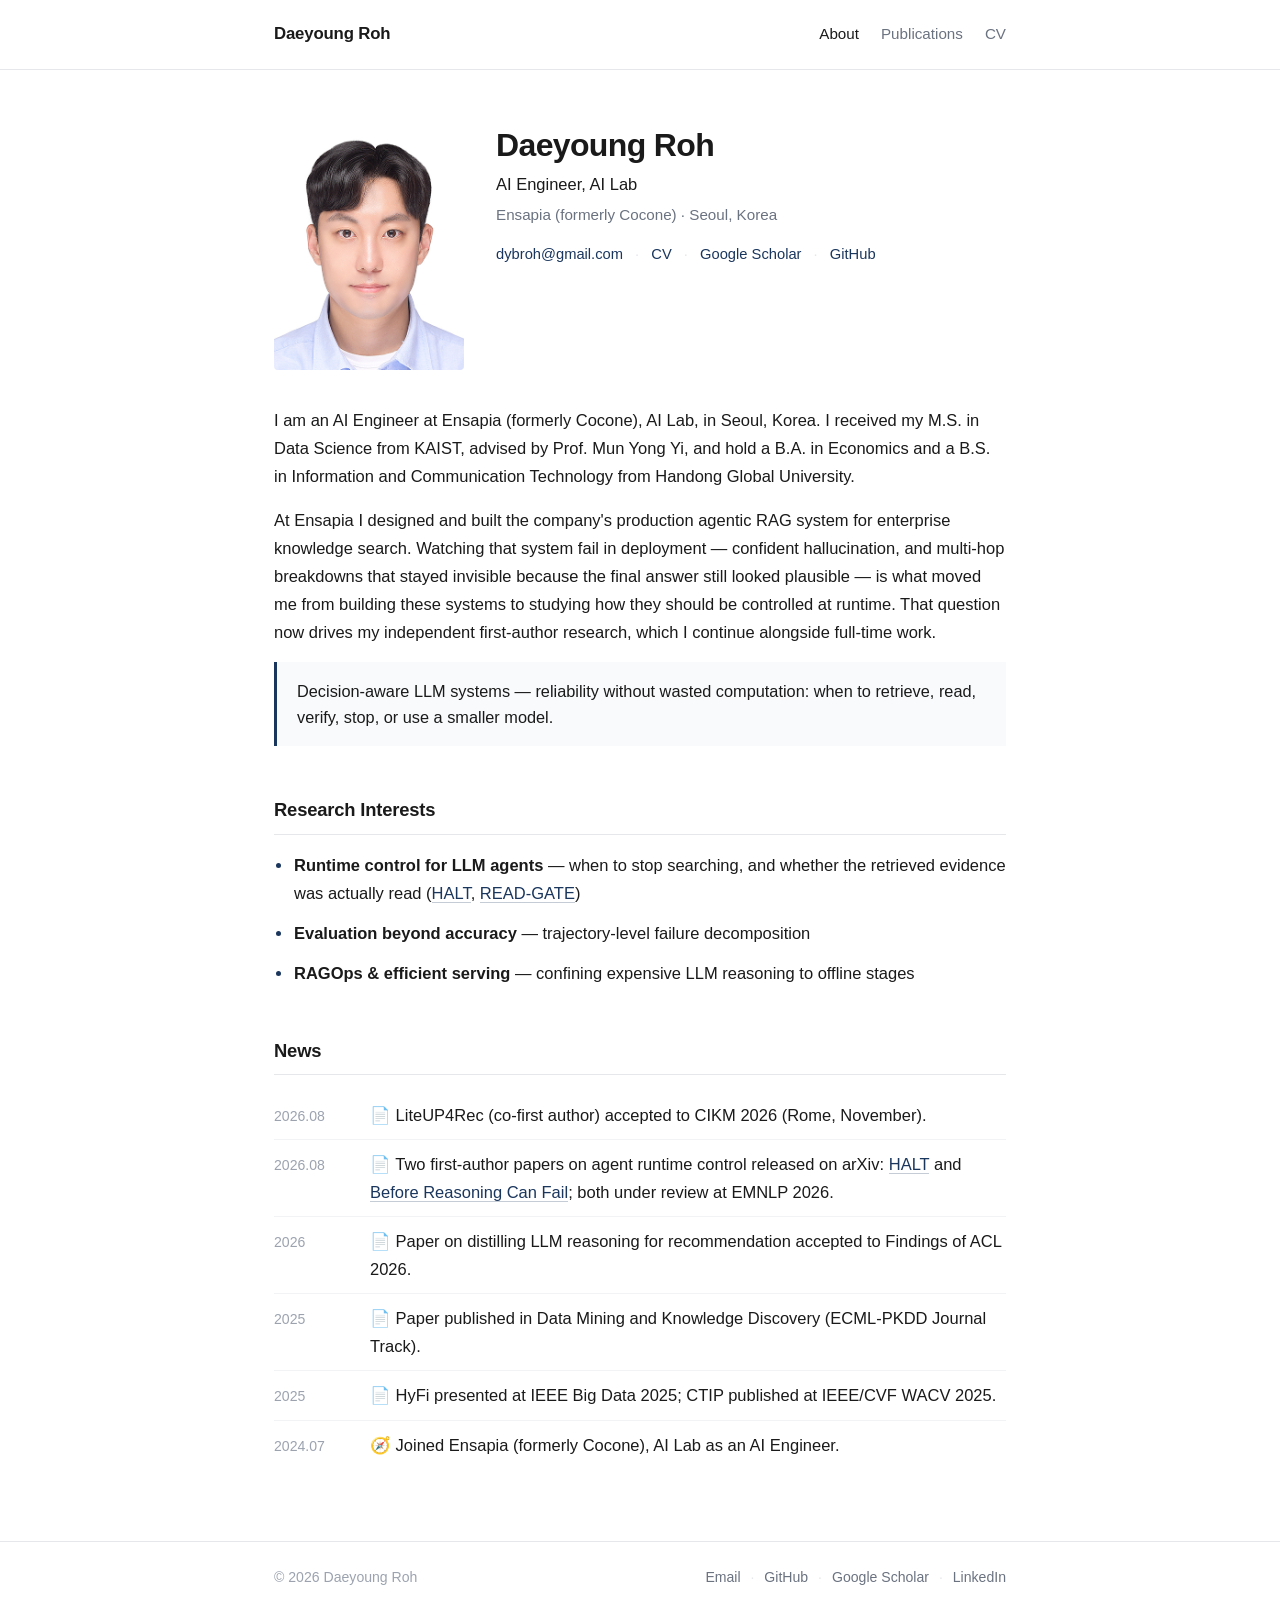
==== commit c7f1e5a0: "fix: degree name — Information and Communication Technology (per CV)" ====
--- a/index.html
+++ b/index.html
@@ -93,8 +93,8 @@
     <section class="bio">
       <p>
         I am an AI Engineer at Ensapia (formerly Cocone), AI Lab, in Seoul, Korea. I received my M.S. in Data Science
-        from KAIST, advised by Prof. Mun Yong Yi, and hold a B.A. in Economics and a B.S. in Information &amp;
-        Communication Engineering from Handong Global University.
+        from KAIST, advised by Prof. Mun Yong Yi, and hold a B.A. in Economics and a B.S. in Information and
+        Communication Technology from Handong Global University.
       </p>
       <p>
         At Ensapia I designed and built the company's production agentic RAG system for enterprise knowledge search.
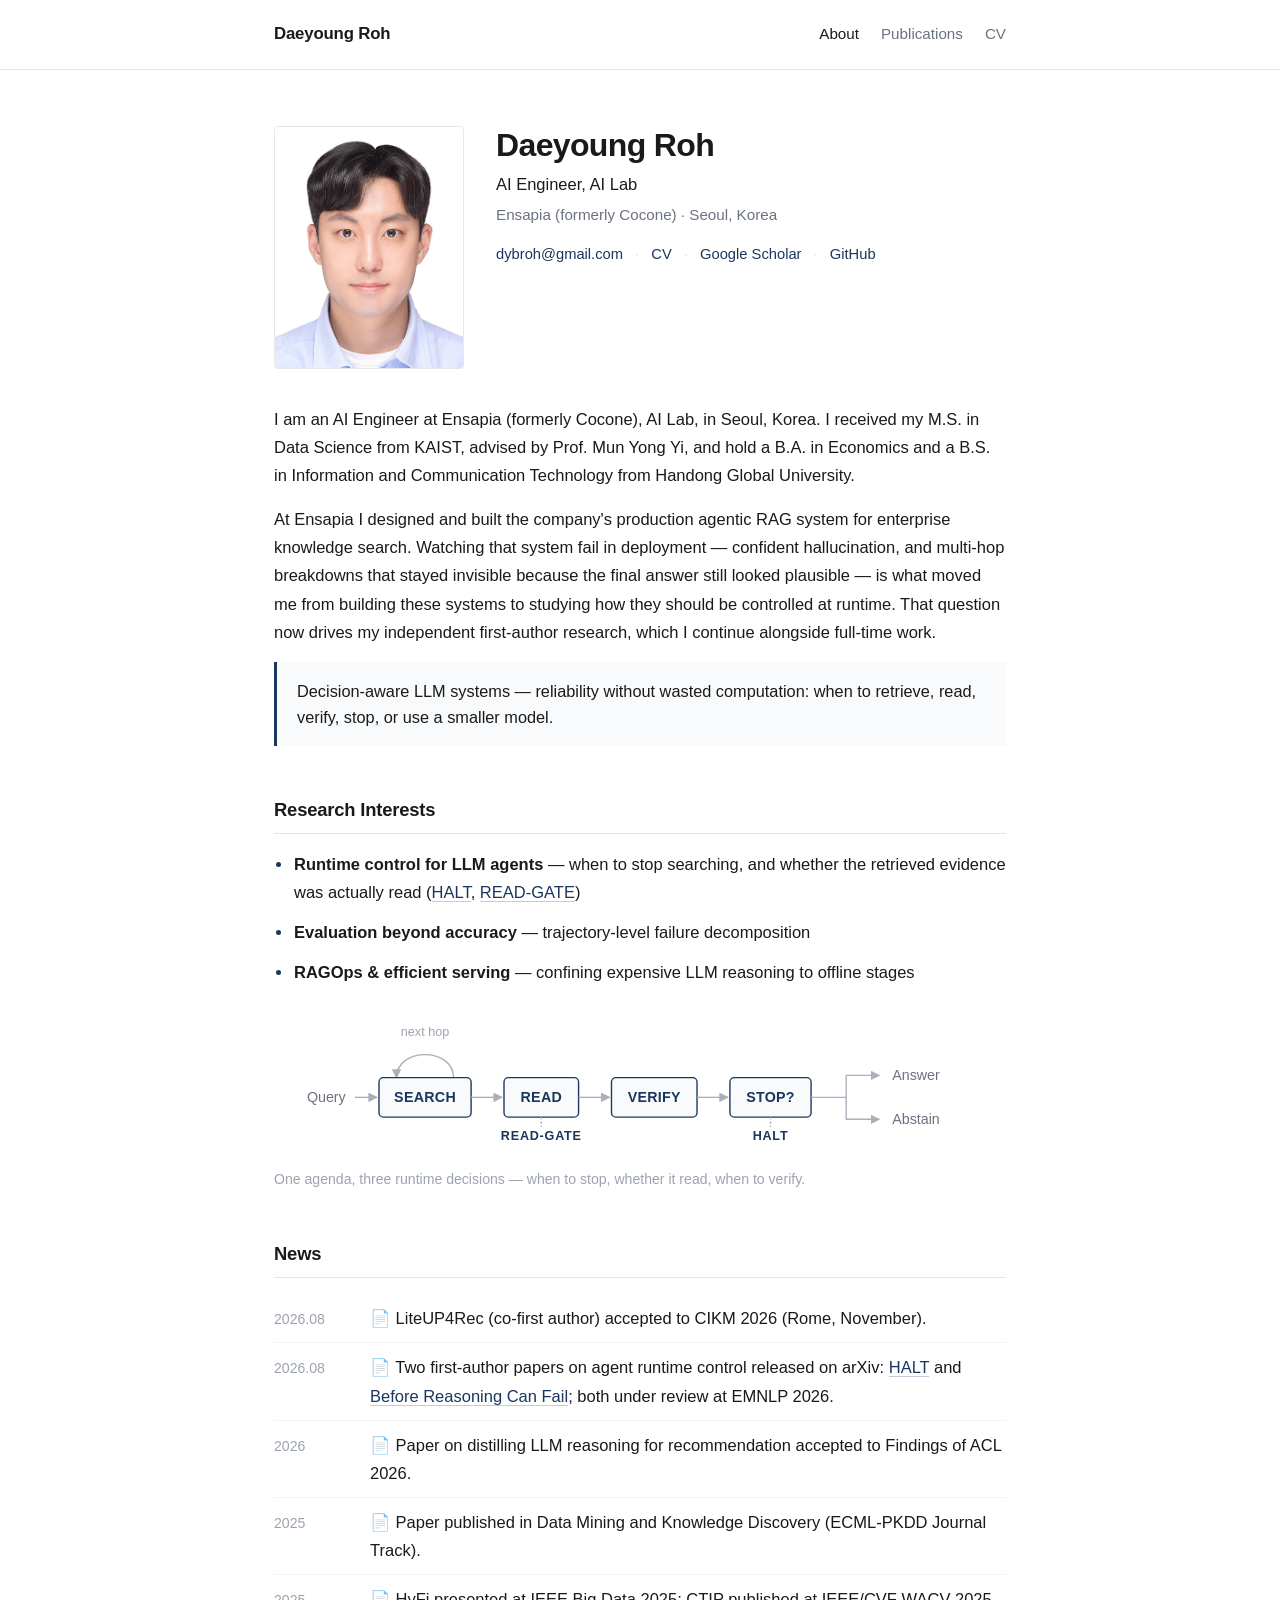
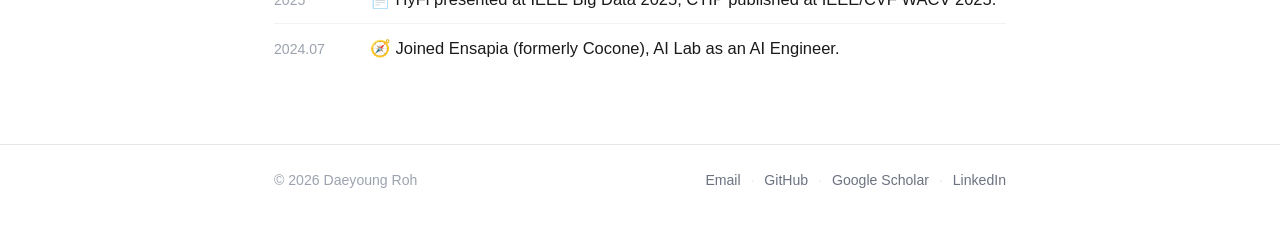
==== commit 4f69395e: "feat(site): pub notes, agent-loop diagram, and system dark mode - publications.html: add the three m" ====
--- a/index.html
+++ b/index.html
@@ -123,6 +123,60 @@
       </li>
     </ul>
 
+    <figure class="diagram">
+      <svg viewBox="0 0 620 132" role="img" aria-labelledby="dgTitle dgDesc" preserveAspectRatio="xMidYMid meet">
+        <title id="dgTitle">The agent loop and its runtime decision points</title>
+        <desc id="dgDesc">A query enters a search step that may loop for another hop, then a read step gated by READ-GATE, then a verify step, then a stopping decision gated by HALT, which branches to either answering or abstaining.</desc>
+
+        <defs>
+          <marker id="dgArrow" viewBox="0 0 8 8" refX="7" refY="4" markerWidth="7" markerHeight="7" orient="auto">
+            <path class="dg-head" d="M0,0 L8,4 L0,8 Z"/>
+          </marker>
+        </defs>
+
+        <!-- loop-back on SEARCH -->
+        <text class="dg-hint" x="114" y="20" text-anchor="middle">next hop</text>
+        <path class="dg-flow" d="M140,58 C140,30 88,30 88,58" marker-end="url(#dgArrow)"/>
+
+        <!-- query in -->
+        <text class="dg-endpoint" x="24" y="80" text-anchor="middle">Query</text>
+        <path class="dg-flow" d="M50,76 H70" marker-end="url(#dgArrow)"/>
+
+        <!-- pipeline -->
+        <rect class="dg-box" x="72" y="58" width="84" height="36" rx="4"/>
+        <text class="dg-box-label" x="114" y="80" text-anchor="middle">SEARCH</text>
+        <path class="dg-flow" d="M156,76 H184" marker-end="url(#dgArrow)"/>
+
+        <rect class="dg-box" x="186" y="58" width="68" height="36" rx="4"/>
+        <text class="dg-box-label" x="220" y="80" text-anchor="middle">READ</text>
+        <path class="dg-flow" d="M254,76 H282" marker-end="url(#dgArrow)"/>
+
+        <rect class="dg-box" x="284" y="58" width="78" height="36" rx="4"/>
+        <text class="dg-box-label" x="323" y="80" text-anchor="middle">VERIFY</text>
+        <path class="dg-flow" d="M362,76 H390" marker-end="url(#dgArrow)"/>
+
+        <rect class="dg-box" x="392" y="58" width="74" height="36" rx="4"/>
+        <text class="dg-box-label" x="429" y="80" text-anchor="middle">STOP?</text>
+
+        <!-- branch to answer / abstain -->
+        <path class="dg-flow" d="M466,76 H498"/>
+        <path class="dg-flow" d="M498,76 V56 H528" stroke-linejoin="round" marker-end="url(#dgArrow)"/>
+        <path class="dg-flow" d="M498,76 V96 H528" stroke-linejoin="round" marker-end="url(#dgArrow)"/>
+        <text class="dg-endpoint" x="540" y="60">Answer</text>
+        <text class="dg-endpoint" x="540" y="100">Abstain</text>
+
+        <!-- gate annotations -->
+        <path class="dg-flow" d="M220,94 V103" stroke-dasharray="2 2"/>
+        <text class="dg-gate" x="220" y="115" text-anchor="middle">READ-GATE</text>
+
+        <path class="dg-flow" d="M429,94 V103" stroke-dasharray="2 2"/>
+        <text class="dg-gate" x="429" y="115" text-anchor="middle">HALT</text>
+      </svg>
+      <figcaption class="diagram-caption">
+        One agenda, three runtime decisions — when to stop, whether it read, when to verify.
+      </figcaption>
+    </figure>
+
     <h2 class="section-title">News</h2>
     <ul class="news">
       <li>
--- a/styles.css
+++ b/styles.css
@@ -1,14 +1,42 @@
 /* Daeyoung Roh — minimal academic homepage */
 
 :root {
+  color-scheme: light dark;
+
   --accent: #1A365D;
   --accent-hover: #2C5282;
   --text: #1a1a1a;
   --text-muted: #6b7280;
   --text-faint: #9ca3af;
   --bg: #ffffff;
+  --surface: #f8fafc;
   --rule: #e5e7eb;
+  --rule-faint: #f1f3f5;
+  --link-underline: rgba(26, 54, 93, 0.25);
+
+  /* diagram */
+  --diagram-arrow: #a8b0ba;
+  --diagram-box-bg: #f8fafc;
+
   --max-width: 780px;
+}
+
+@media (prefers-color-scheme: dark) {
+  :root {
+    --accent: #7ea2cc;
+    --accent-hover: #a3c0e0;
+    --text: #e6e9ed;
+    --text-muted: #9aa4b0;
+    --text-faint: #7b8592;
+    --bg: #14181d;
+    --surface: #1b2027;
+    --rule: #2a313a;
+    --rule-faint: #21272e;
+    --link-underline: rgba(126, 162, 204, 0.35);
+
+    --diagram-arrow: #6d7783;
+    --diagram-box-bg: #1b2027;
+  }
 }
 
 *, *::before, *::after { box-sizing: border-box; }
@@ -28,7 +56,7 @@
 a {
   color: var(--accent);
   text-decoration: none;
-  border-bottom: 1px solid rgba(26, 54, 93, 0.25);
+  border-bottom: 1px solid var(--link-underline);
 }
 
 a:hover {
@@ -101,6 +129,7 @@
   width: 190px;
   flex-shrink: 0;
   border-radius: 4px;
+  border: 1px solid var(--rule);
   display: block;
   height: auto;
 }
@@ -151,7 +180,7 @@
   margin: 24px 0 8px;
   padding: 16px 20px;
   border-left: 3px solid var(--accent);
-  background: #f8fafc;
+  background: var(--surface);
   font-size: 1.02rem;
   line-height: 1.6;
 }
@@ -183,6 +212,69 @@
 
 .interests strong { font-weight: 600; }
 
+/* ---------- Research diagram ---------- */
+
+.diagram {
+  margin: 28px 0 0;
+  overflow-x: auto;
+  -webkit-overflow-scrolling: touch;
+}
+
+.diagram svg {
+  display: block;
+  width: 100%;
+  min-width: 600px;
+  max-width: 680px;
+  height: auto;
+  margin: 0 auto;
+}
+
+.diagram-caption {
+  margin: 10px 0 0;
+  color: var(--text-faint);
+  font-size: 0.88rem;
+  line-height: 1.5;
+}
+
+/* diagram primitives — all colors come from tokens so dark mode follows */
+.dg-box {
+  fill: var(--diagram-box-bg);
+  stroke: var(--accent);
+  stroke-width: 1.25;
+}
+
+.dg-box-label {
+  fill: var(--accent);
+  font-size: 13px;
+  font-weight: 600;
+  letter-spacing: 0.02em;
+}
+
+.dg-flow {
+  fill: none;
+  stroke: var(--diagram-arrow);
+  stroke-width: 1.25;
+}
+
+.dg-head { fill: var(--diagram-arrow); }
+
+.dg-endpoint {
+  fill: var(--text-muted);
+  font-size: 13px;
+}
+
+.dg-gate {
+  fill: var(--accent);
+  font-size: 11.5px;
+  font-weight: 600;
+  letter-spacing: 0.06em;
+}
+
+.dg-hint {
+  fill: var(--text-faint);
+  font-size: 11.5px;
+}
+
 /* ---------- News ---------- */
 
 .news {
@@ -195,7 +287,7 @@
   display: flex;
   gap: 18px;
   padding: 10px 0;
-  border-bottom: 1px solid #f1f3f5;
+  border-bottom: 1px solid var(--rule-faint);
   align-items: baseline;
 }
 
@@ -245,7 +337,7 @@
 
 .pub {
   padding: 20px 0;
-  border-bottom: 1px solid #f1f3f5;
+  border-bottom: 1px solid var(--rule-faint);
 }
 
 .pub:last-child { border-bottom: none; }
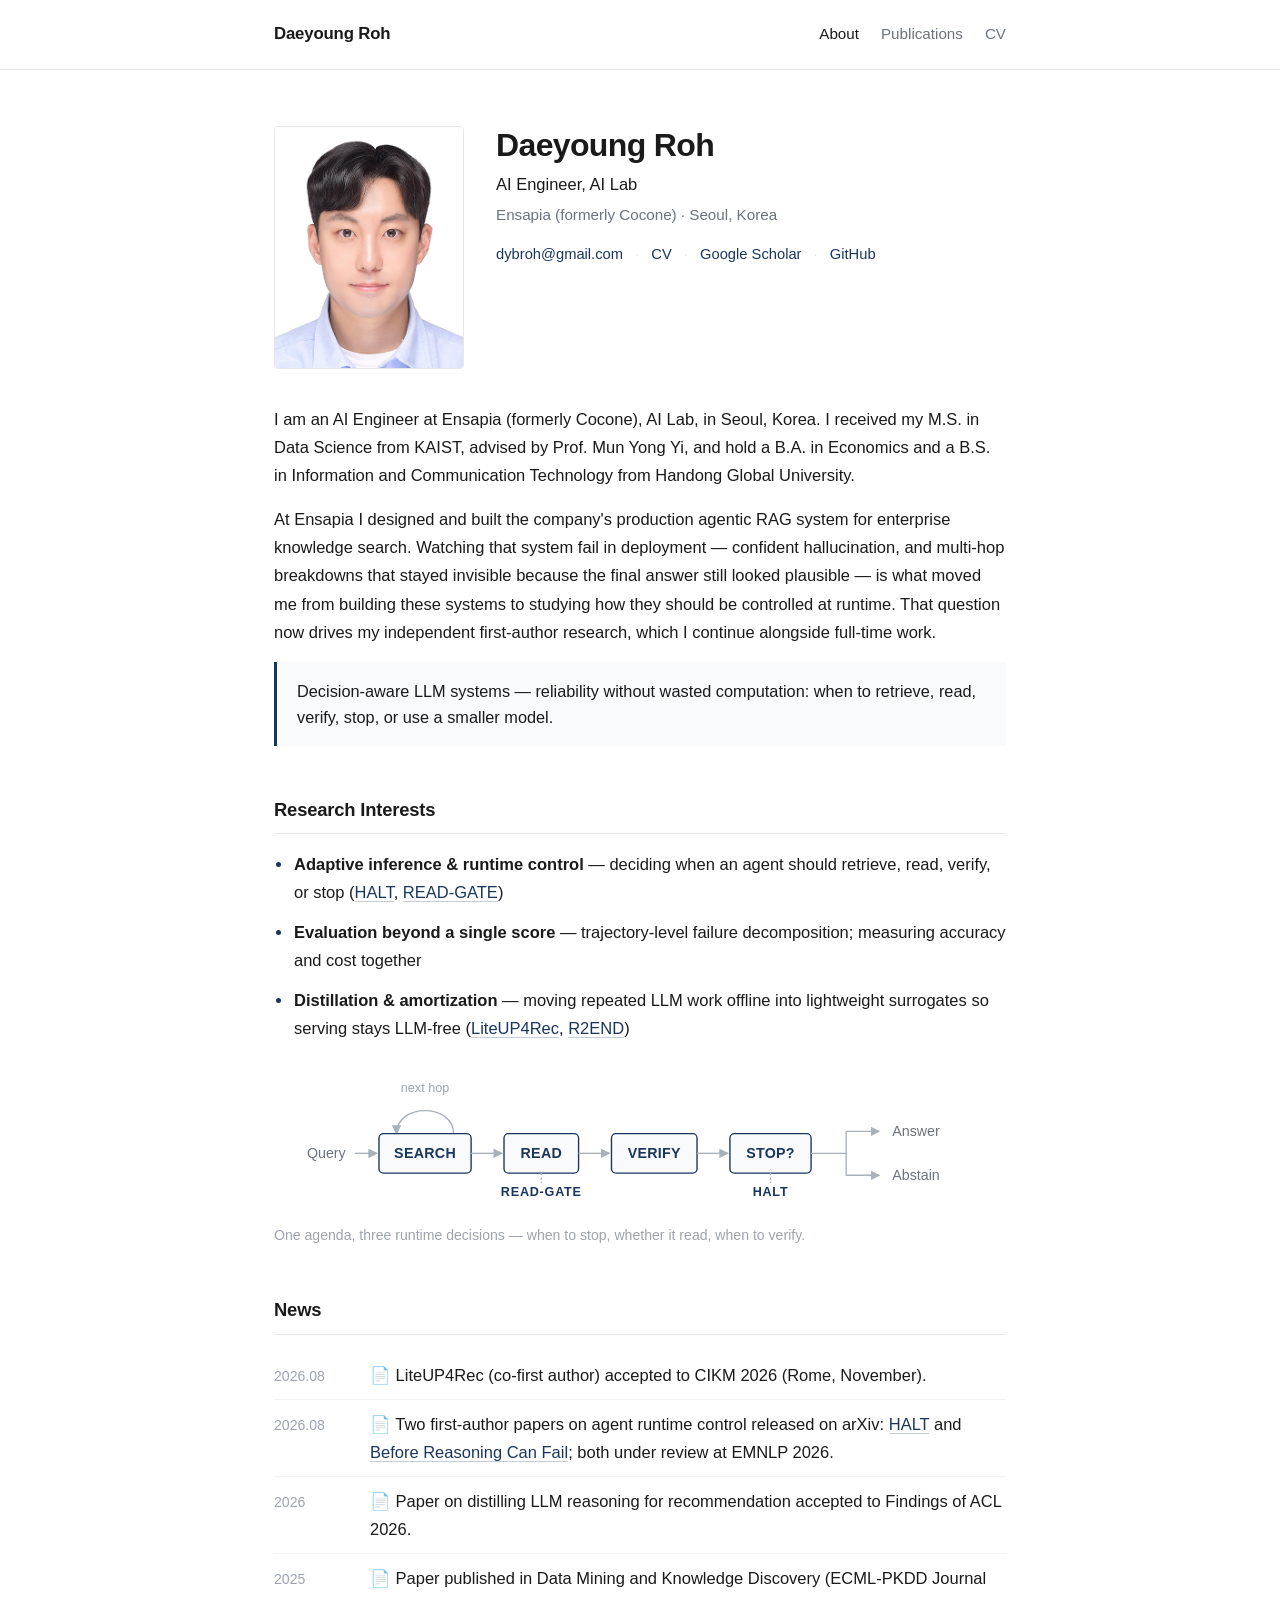
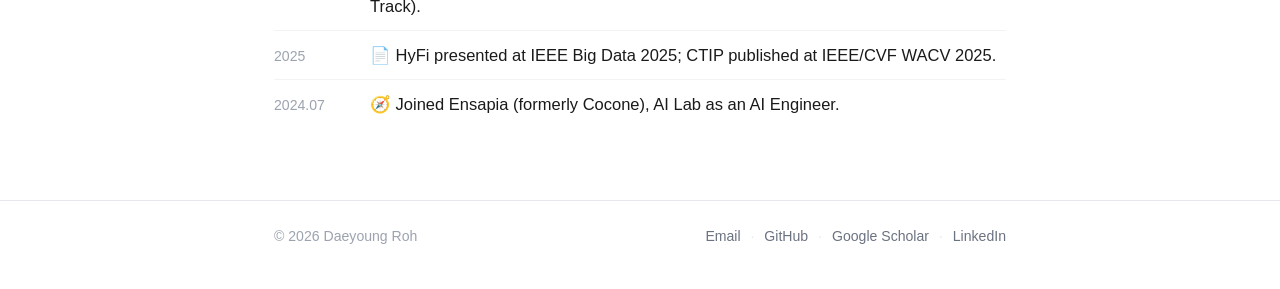
==== commit 5ccda901: "refine: research interests wording — adaptive inference / evaluation / amortization framing" ====
--- a/index.html
+++ b/index.html
@@ -112,14 +112,17 @@
     <h2 class="section-title">Research Interests</h2>
     <ul class="interests">
       <li>
-        <strong>Runtime control for LLM agents</strong> — when to stop searching, and whether the retrieved evidence
-        was actually read (<a href="publications.html">HALT</a>, <a href="publications.html">READ-GATE</a>)
-      </li>
-      <li>
-        <strong>Evaluation beyond accuracy</strong> — trajectory-level failure decomposition
-      </li>
-      <li>
-        <strong>RAGOps &amp; efficient serving</strong> — confining expensive LLM reasoning to offline stages
+        <strong>Adaptive inference &amp; runtime control</strong> — deciding when an agent should retrieve, read,
+        verify, or stop (<a href="publications.html">HALT</a>, <a href="publications.html">READ-GATE</a>)
+      </li>
+      <li>
+        <strong>Evaluation beyond a single score</strong> — trajectory-level failure decomposition; measuring
+        accuracy and cost together
+      </li>
+      <li>
+        <strong>Distillation &amp; amortization</strong> — moving repeated LLM work offline into lightweight
+        surrogates so serving stays LLM-free (<a href="publications.html">LiteUP4Rec</a>,
+        <a href="publications.html">R2END</a>)
       </li>
     </ul>
 
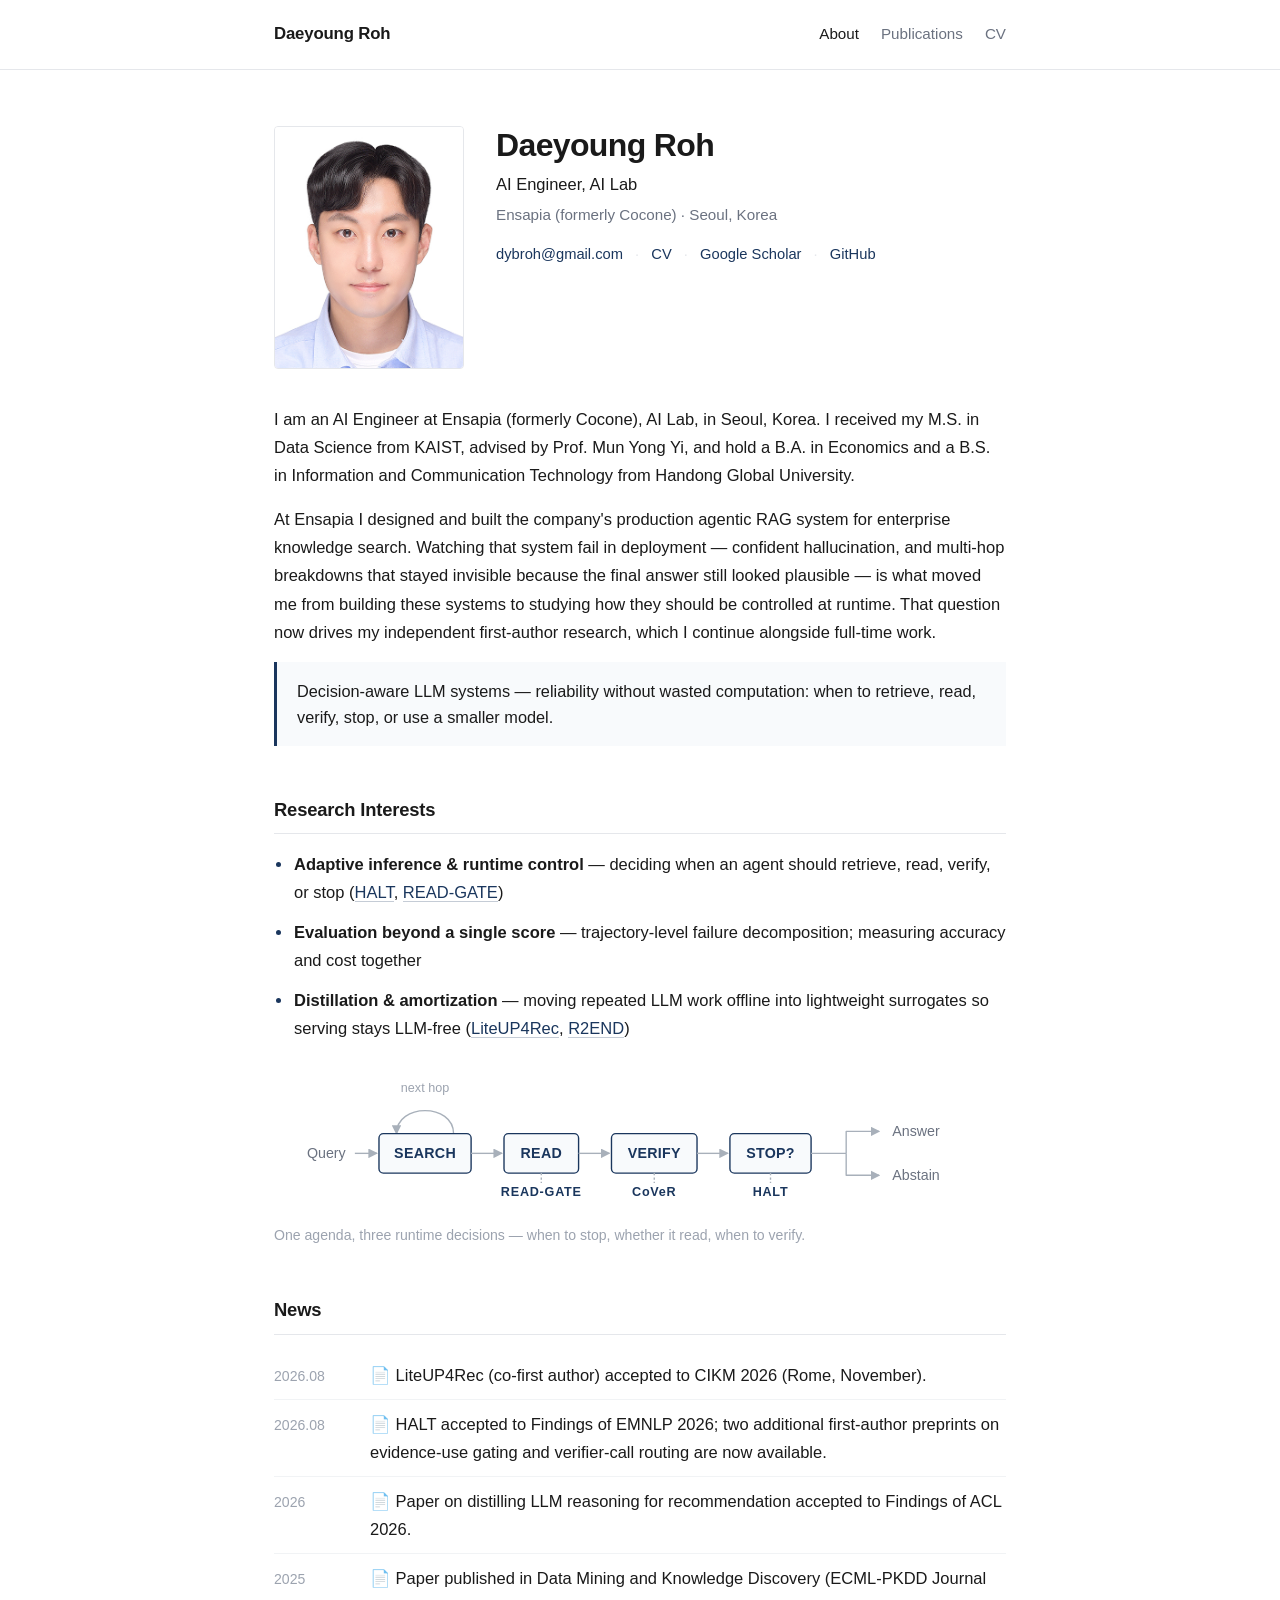
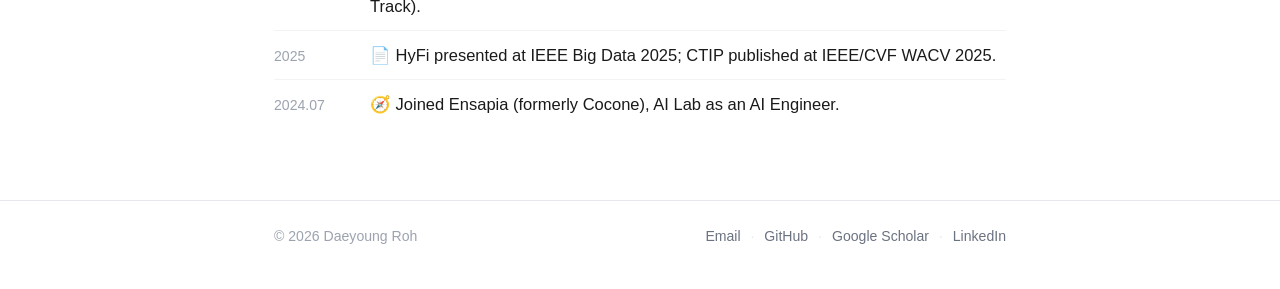
==== commit 4cad6d24: "feat: publish CoVeR preprint (personal-site PDF), HALT → Findings of EMNLP 2026, READ-GATE → Preprin" ====
--- a/index.html
+++ b/index.html
@@ -172,6 +172,9 @@
         <path class="dg-flow" d="M220,94 V103" stroke-dasharray="2 2"/>
         <text class="dg-gate" x="220" y="115" text-anchor="middle">READ-GATE</text>
 
+        <path class="dg-flow" d="M323,94 V103" stroke-dasharray="2 2"/>
+        <text class="dg-gate" x="323" y="115" text-anchor="middle">CoVeR</text>
+
         <path class="dg-flow" d="M429,94 V103" stroke-dasharray="2 2"/>
         <text class="dg-gate" x="429" y="115" text-anchor="middle">HALT</text>
       </svg>
@@ -188,10 +191,7 @@
       </li>
       <li>
         <span class="news-date">2026.08</span>
-        <span class="news-body">📄 Two first-author papers on agent runtime control released on arXiv:
-          <a href="https://arxiv.org/abs/2608.02009" target="_blank" rel="noopener">HALT</a> and
-          <a href="https://arxiv.org/abs/2608.02011" target="_blank" rel="noopener">Before Reasoning Can Fail</a>;
-          both under review at EMNLP 2026.</span>
+        <span class="news-body">📄 HALT accepted to Findings of EMNLP 2026; two additional first-author preprints on evidence-use gating and verifier-call routing are now available.</span>
       </li>
       <li>
         <span class="news-date">2026</span>
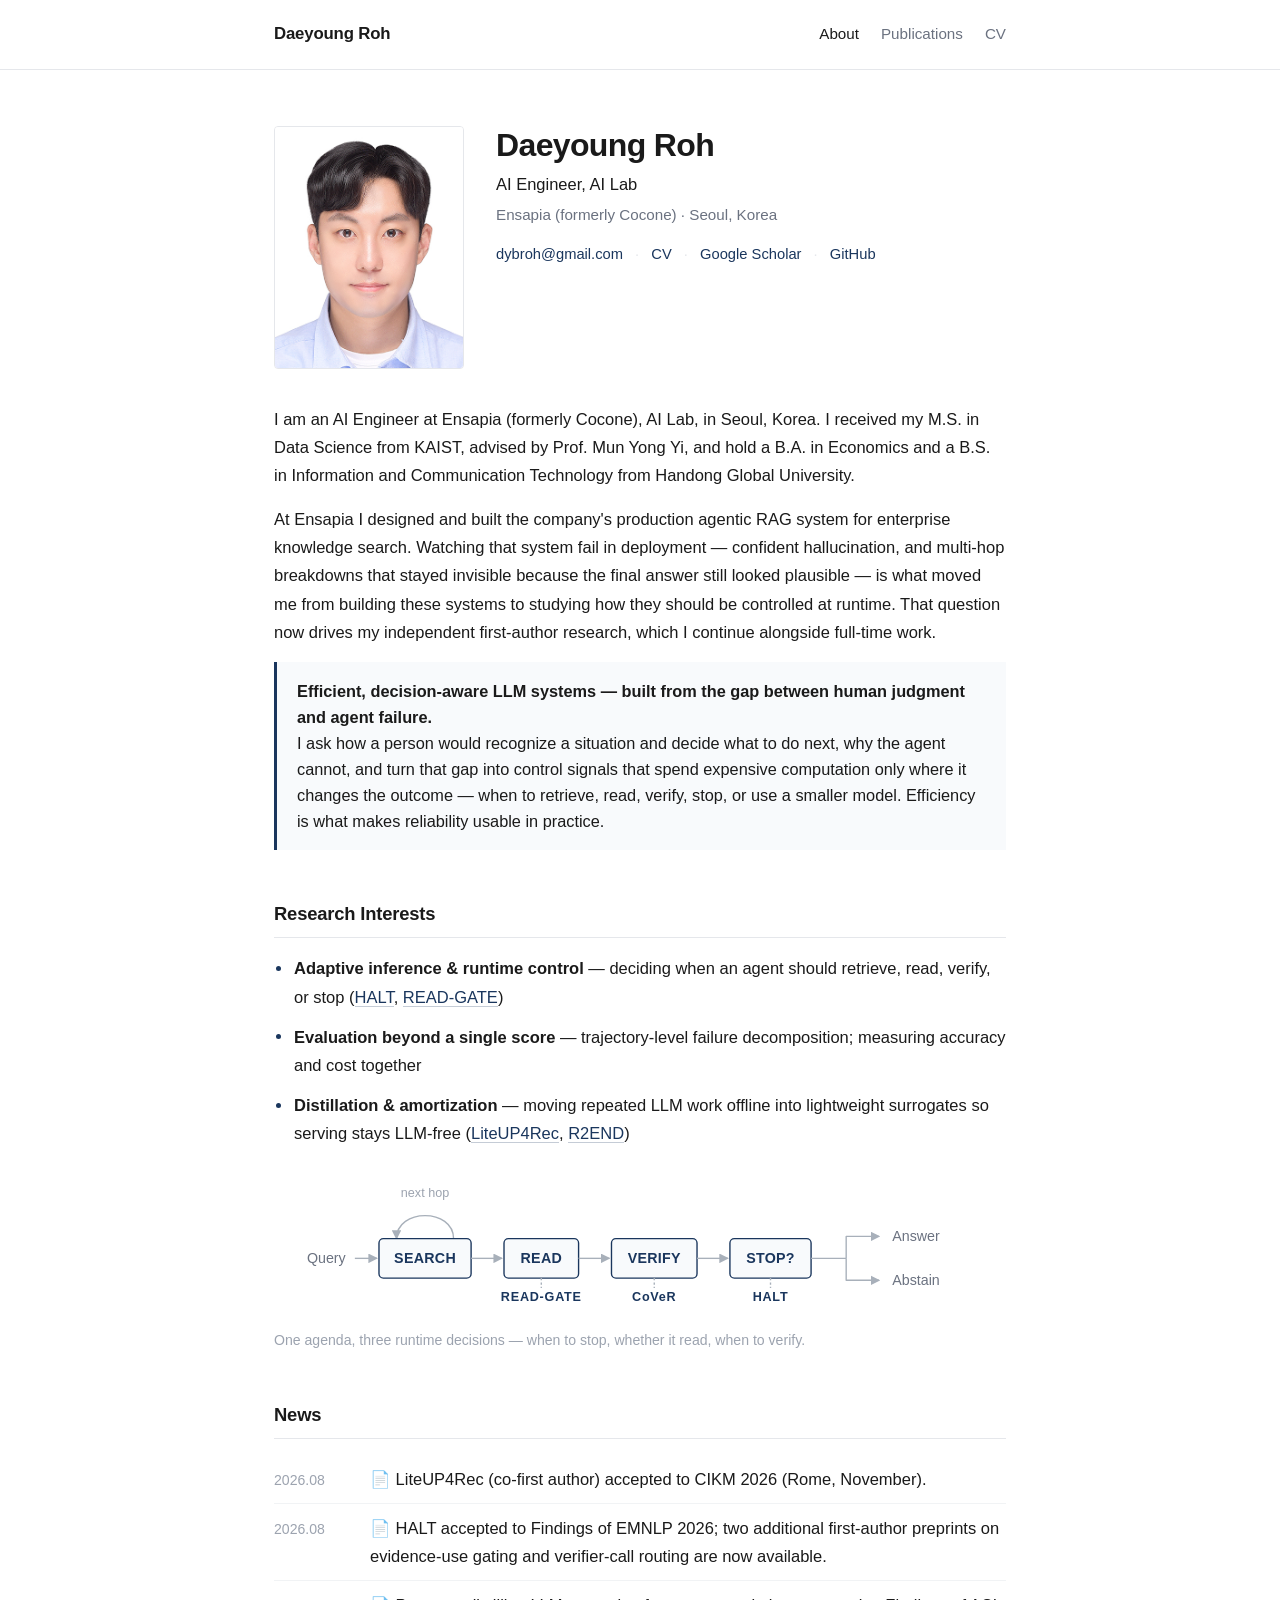
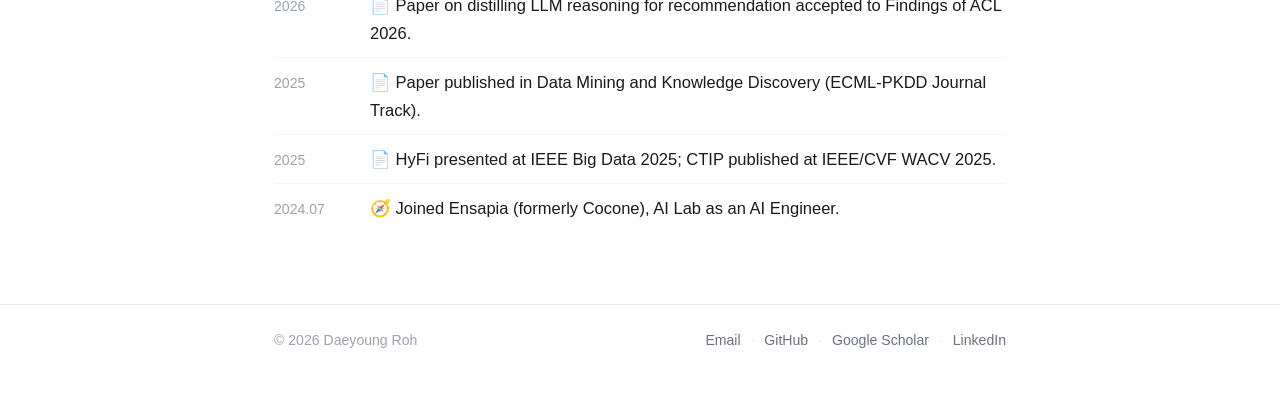
==== commit decd86fc: "feat: research signature v2 — efficient, decision-aware LLM systems built from the human–agent gap (" ====
--- a/index.html
+++ b/index.html
@@ -12,13 +12,13 @@
 
   <!-- Open Graph -->
   <meta property="og:title" content="Daeyoung Roh">
-  <meta property="og:description" content="Decision-aware LLM systems — reliability without wasted computation: when to retrieve, read, verify, stop, or use a smaller model.">
+  <meta property="og:description" content="Efficient, decision-aware LLM systems — built from the gap between human judgment and agent failure.">
   <meta property="og:type" content="profile">
   <meta property="og:url" content="https://noverse0.github.io/">
   <meta property="og:image" content="https://noverse0.github.io/assets/images/profile.jpg">
   <meta name="twitter:card" content="summary">
   <meta name="twitter:title" content="Daeyoung Roh">
-  <meta name="twitter:description" content="Decision-aware LLM systems — reliability without wasted computation: when to retrieve, read, verify, stop, or use a smaller model.">
+  <meta name="twitter:description" content="Efficient, decision-aware LLM systems — built from the gap between human judgment and agent failure.">
   <meta name="twitter:image" content="https://noverse0.github.io/assets/images/profile.jpg">
 
   <link rel="stylesheet" href="styles.css">
@@ -34,7 +34,7 @@
     "image": "https://noverse0.github.io/assets/images/profile.jpg",
     "email": "mailto:dybroh@gmail.com",
     "jobTitle": "AI Engineer",
-    "description": "Decision-aware LLM systems — reliability without wasted computation: when to retrieve, read, verify, stop, or use a smaller model.",
+    "description": "Efficient, decision-aware LLM systems — built from the gap between human judgment and agent failure.",
     "affiliation": {
       "@type": "Organization",
       "name": "Ensapia (formerly Cocone)"
@@ -104,8 +104,8 @@
         research, which I continue alongside full-time work.
       </p>
       <p class="signature">
-        Decision-aware LLM systems — reliability without wasted computation: when to retrieve, read, verify, stop,
-        or use a smaller model.
+        <strong>Efficient, decision-aware LLM systems — built from the gap between human judgment and agent failure.</strong><br>
+        I ask how a person would recognize a situation and decide what to do next, why the agent cannot, and turn that gap into control signals that spend expensive computation only where it changes the outcome — when to retrieve, read, verify, stop, or use a smaller model. Efficiency is what makes reliability usable in practice.
       </p>
     </section>
 
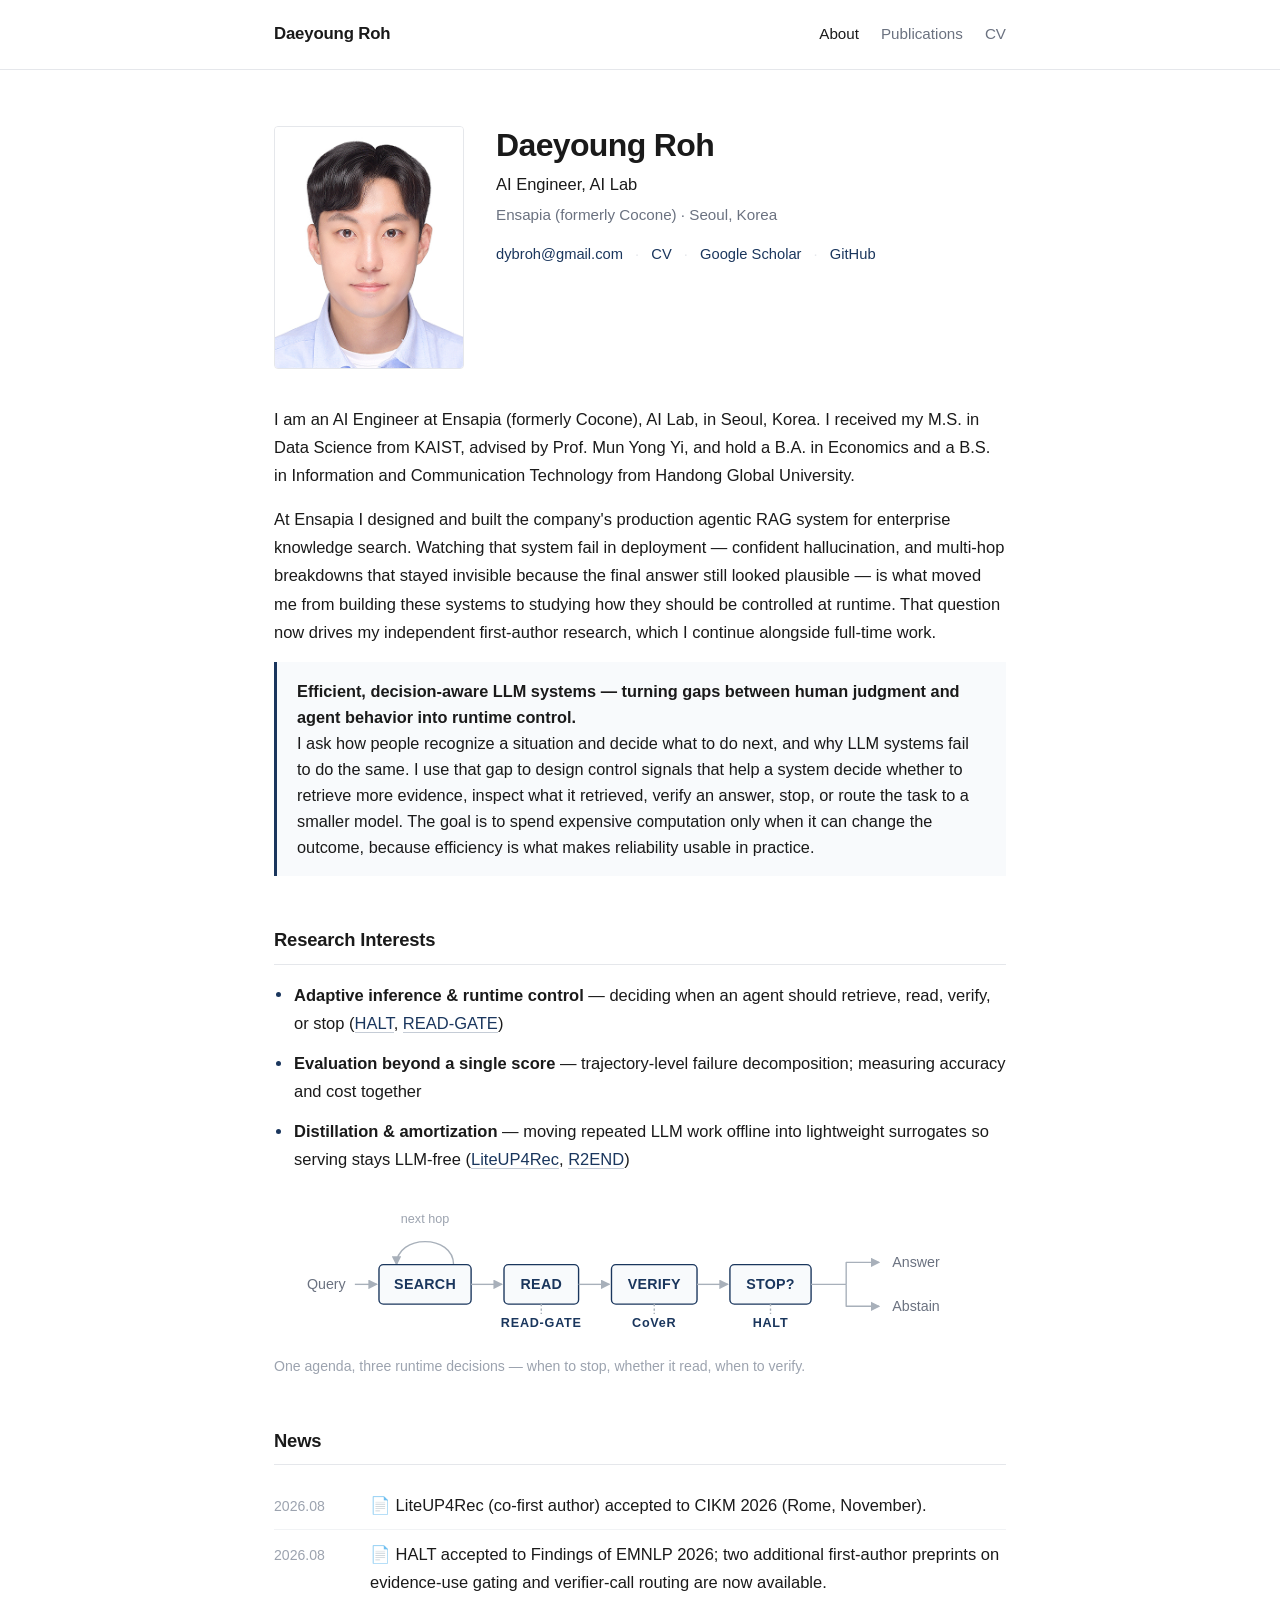
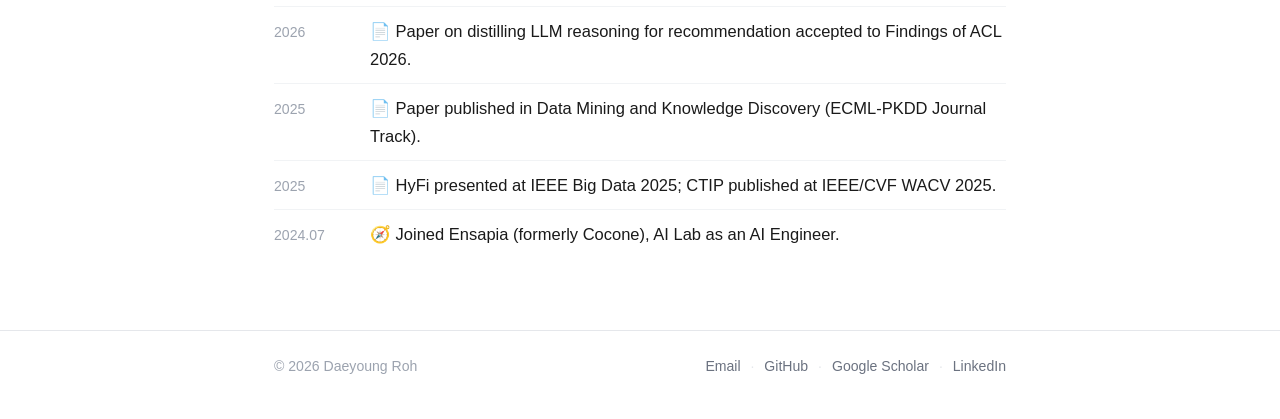
==== commit e1ff873d: "feat: research signature v2.1 — turning gaps between human judgment and agent behavior into runtime " ====
--- a/index.html
+++ b/index.html
@@ -4,7 +4,7 @@
   <meta charset="UTF-8">
   <meta name="viewport" content="width=device-width, initial-scale=1.0">
   <title>Daeyoung Roh</title>
-  <meta name="description" content="Daeyoung Roh — AI Engineer at Ensapia AI Lab, Seoul. Decision-aware LLM systems: runtime control for LLM agents, trajectory-level evaluation, and efficient serving for RAG and recommendation.">
+  <meta name="description" content="Daeyoung Roh studies efficient, decision-aware LLM systems: runtime control, trajectory evaluation, and efficient inference for reliable AI agents.">
   <link rel="canonical" href="https://noverse0.github.io/">
 
   <!-- Favicon -->
@@ -12,13 +12,13 @@
 
   <!-- Open Graph -->
   <meta property="og:title" content="Daeyoung Roh">
-  <meta property="og:description" content="Efficient, decision-aware LLM systems — built from the gap between human judgment and agent failure.">
+  <meta property="og:description" content="Efficient, decision-aware LLM systems — turning gaps between human judgment and agent behavior into runtime control.">
   <meta property="og:type" content="profile">
   <meta property="og:url" content="https://noverse0.github.io/">
   <meta property="og:image" content="https://noverse0.github.io/assets/images/profile.jpg">
   <meta name="twitter:card" content="summary">
   <meta name="twitter:title" content="Daeyoung Roh">
-  <meta name="twitter:description" content="Efficient, decision-aware LLM systems — built from the gap between human judgment and agent failure.">
+  <meta name="twitter:description" content="Efficient, decision-aware LLM systems — turning gaps between human judgment and agent behavior into runtime control.">
   <meta name="twitter:image" content="https://noverse0.github.io/assets/images/profile.jpg">
 
   <link rel="stylesheet" href="styles.css">
@@ -34,7 +34,7 @@
     "image": "https://noverse0.github.io/assets/images/profile.jpg",
     "email": "mailto:dybroh@gmail.com",
     "jobTitle": "AI Engineer",
-    "description": "Efficient, decision-aware LLM systems — built from the gap between human judgment and agent failure.",
+    "description": "Efficient, decision-aware LLM systems — turning gaps between human judgment and agent behavior into runtime control.",
     "affiliation": {
       "@type": "Organization",
       "name": "Ensapia (formerly Cocone)"
@@ -104,8 +104,8 @@
         research, which I continue alongside full-time work.
       </p>
       <p class="signature">
-        <strong>Efficient, decision-aware LLM systems — built from the gap between human judgment and agent failure.</strong><br>
-        I ask how a person would recognize a situation and decide what to do next, why the agent cannot, and turn that gap into control signals that spend expensive computation only where it changes the outcome — when to retrieve, read, verify, stop, or use a smaller model. Efficiency is what makes reliability usable in practice.
+        <strong>Efficient, decision-aware LLM systems — turning gaps between human judgment and agent behavior into runtime control.</strong><br>
+        I ask how people recognize a situation and decide what to do next, and why LLM systems fail to do the same. I use that gap to design control signals that help a system decide whether to retrieve more evidence, inspect what it retrieved, verify an answer, stop, or route the task to a smaller model. The goal is to spend expensive computation only when it can change the outcome, because efficiency is what makes reliability usable in practice.
       </p>
     </section>
 
